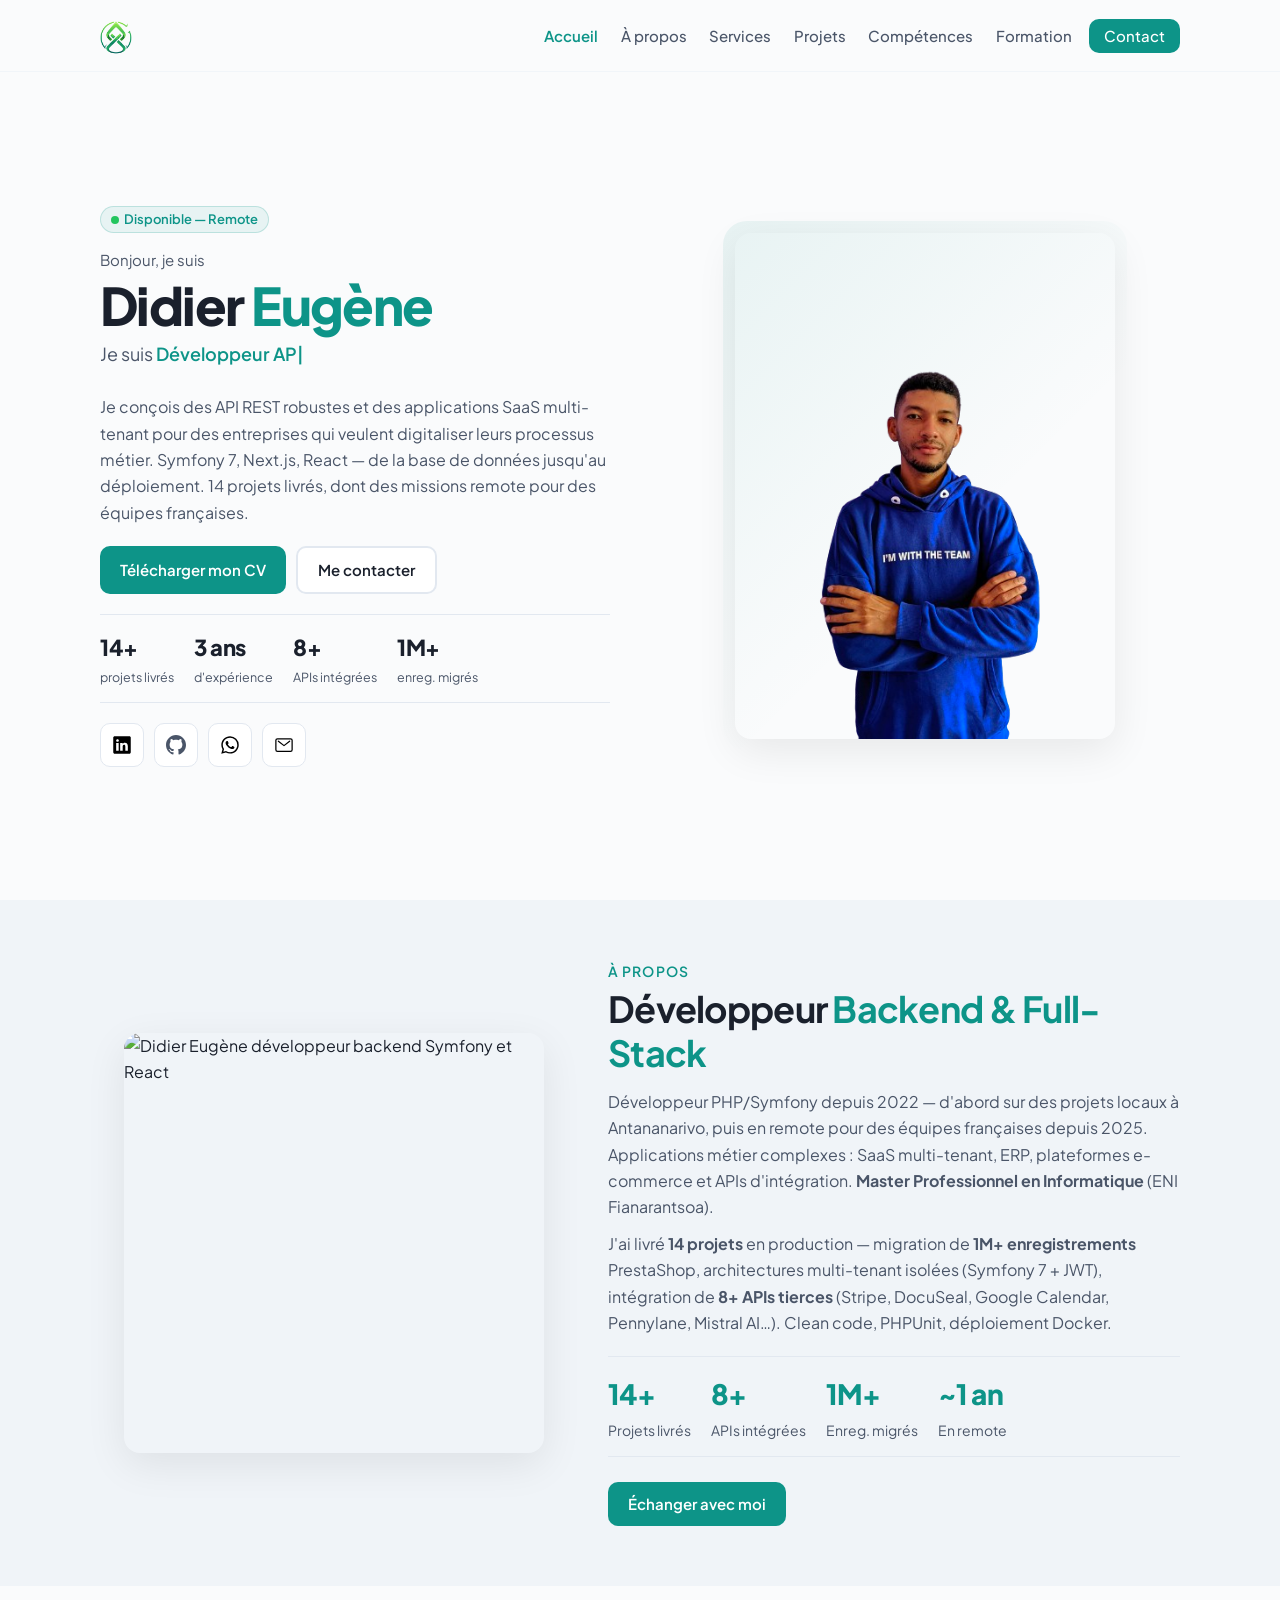
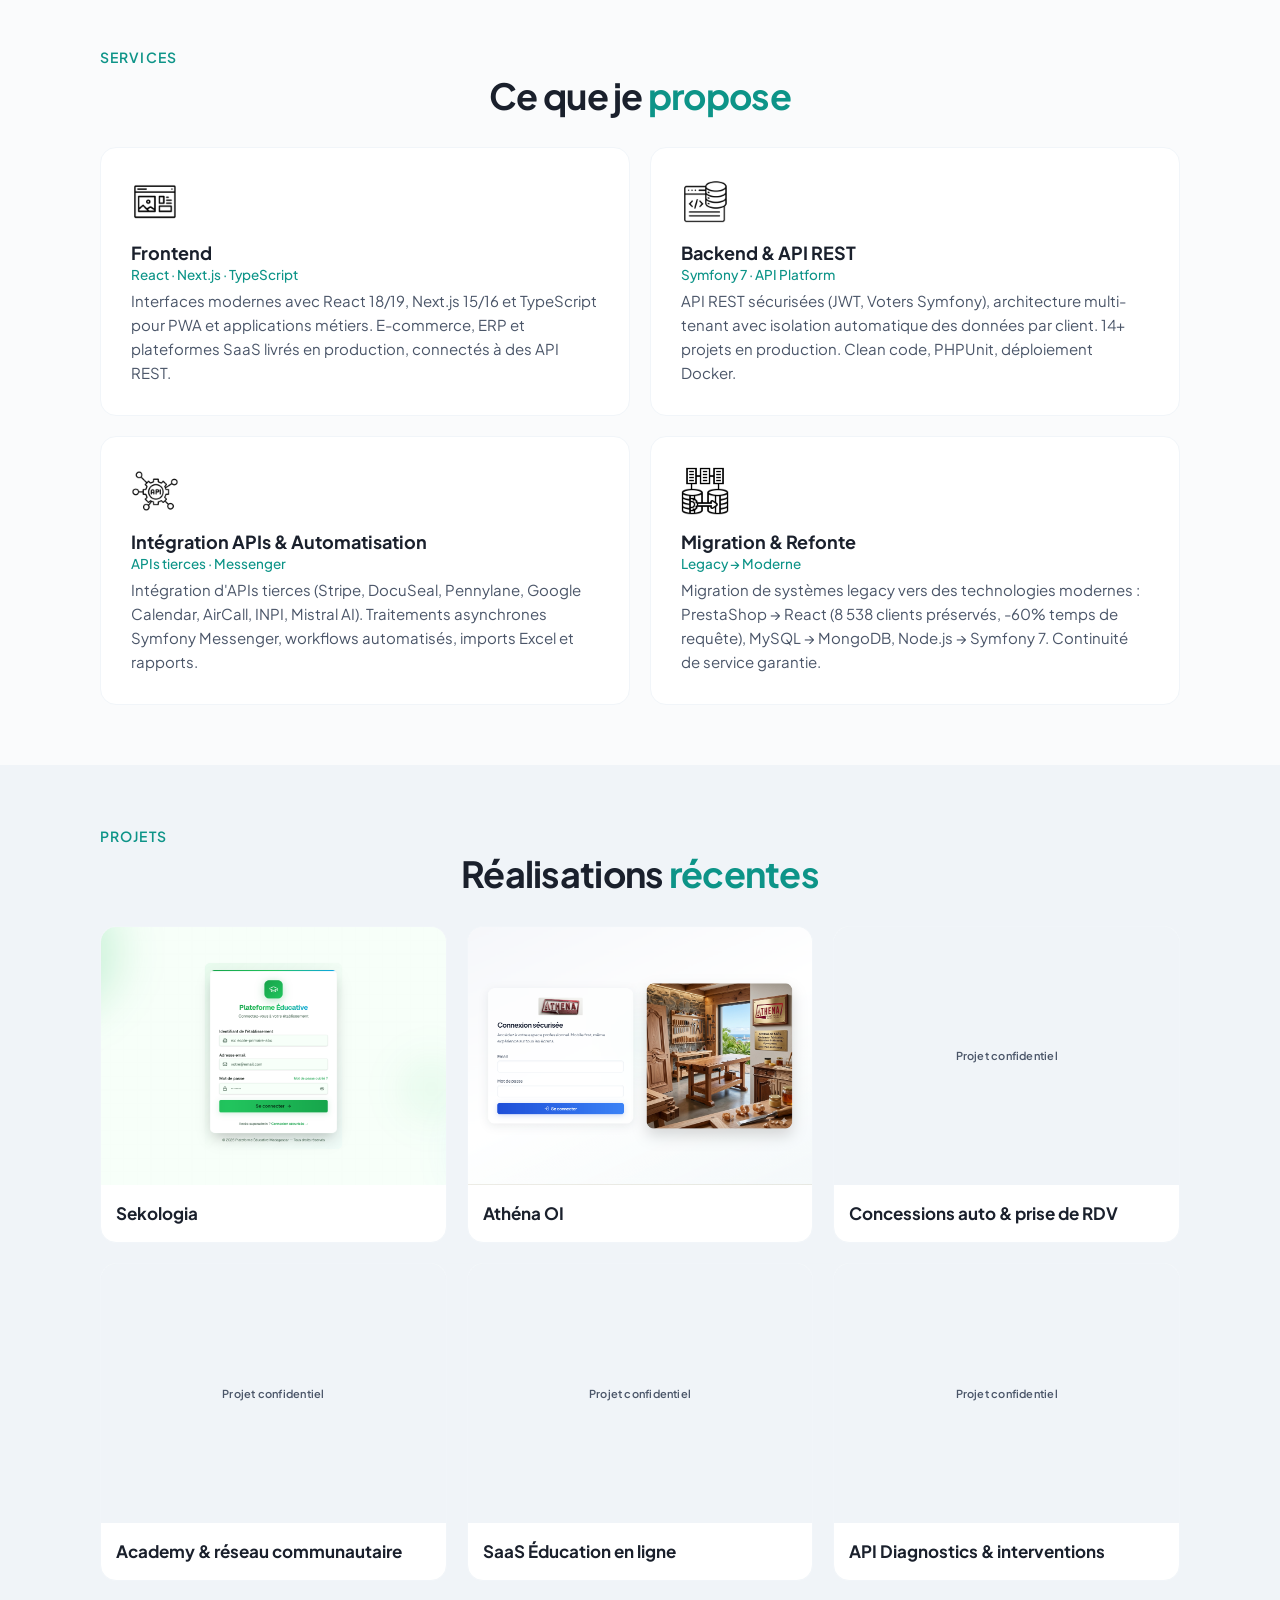
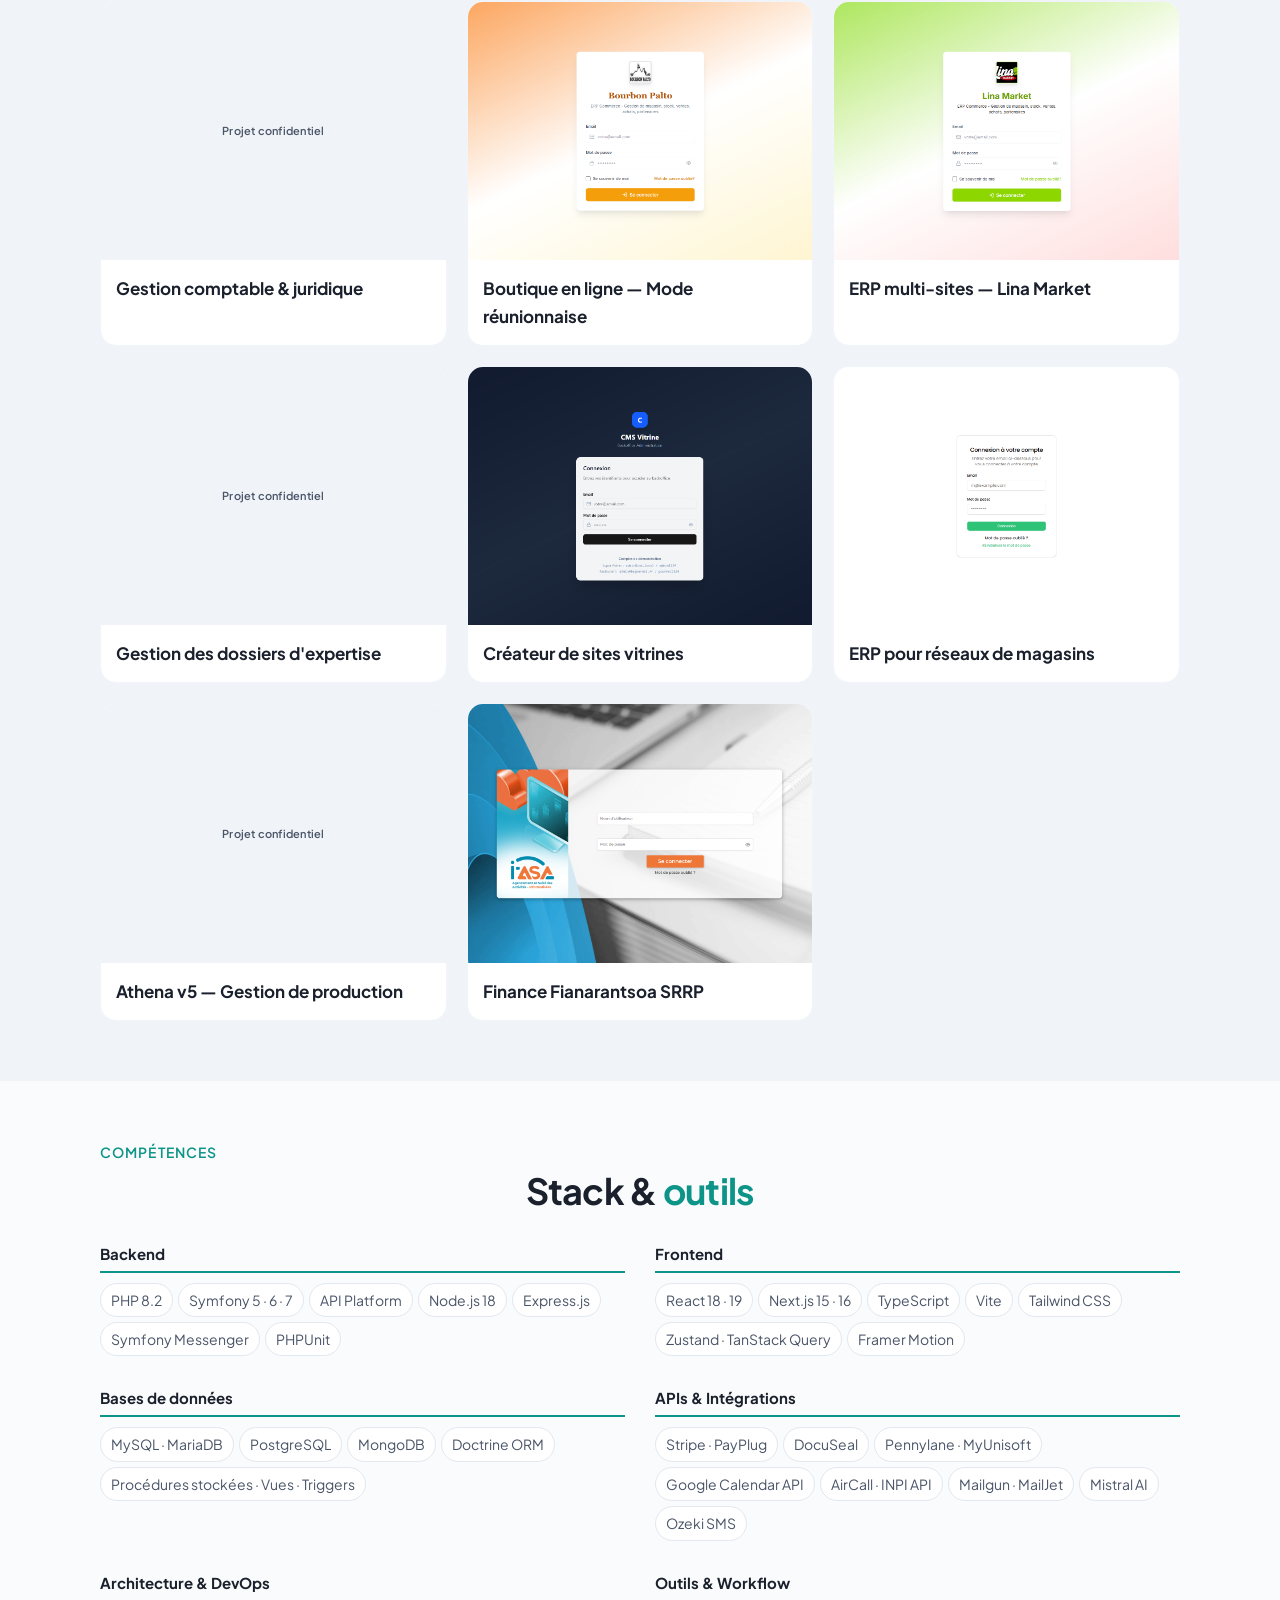
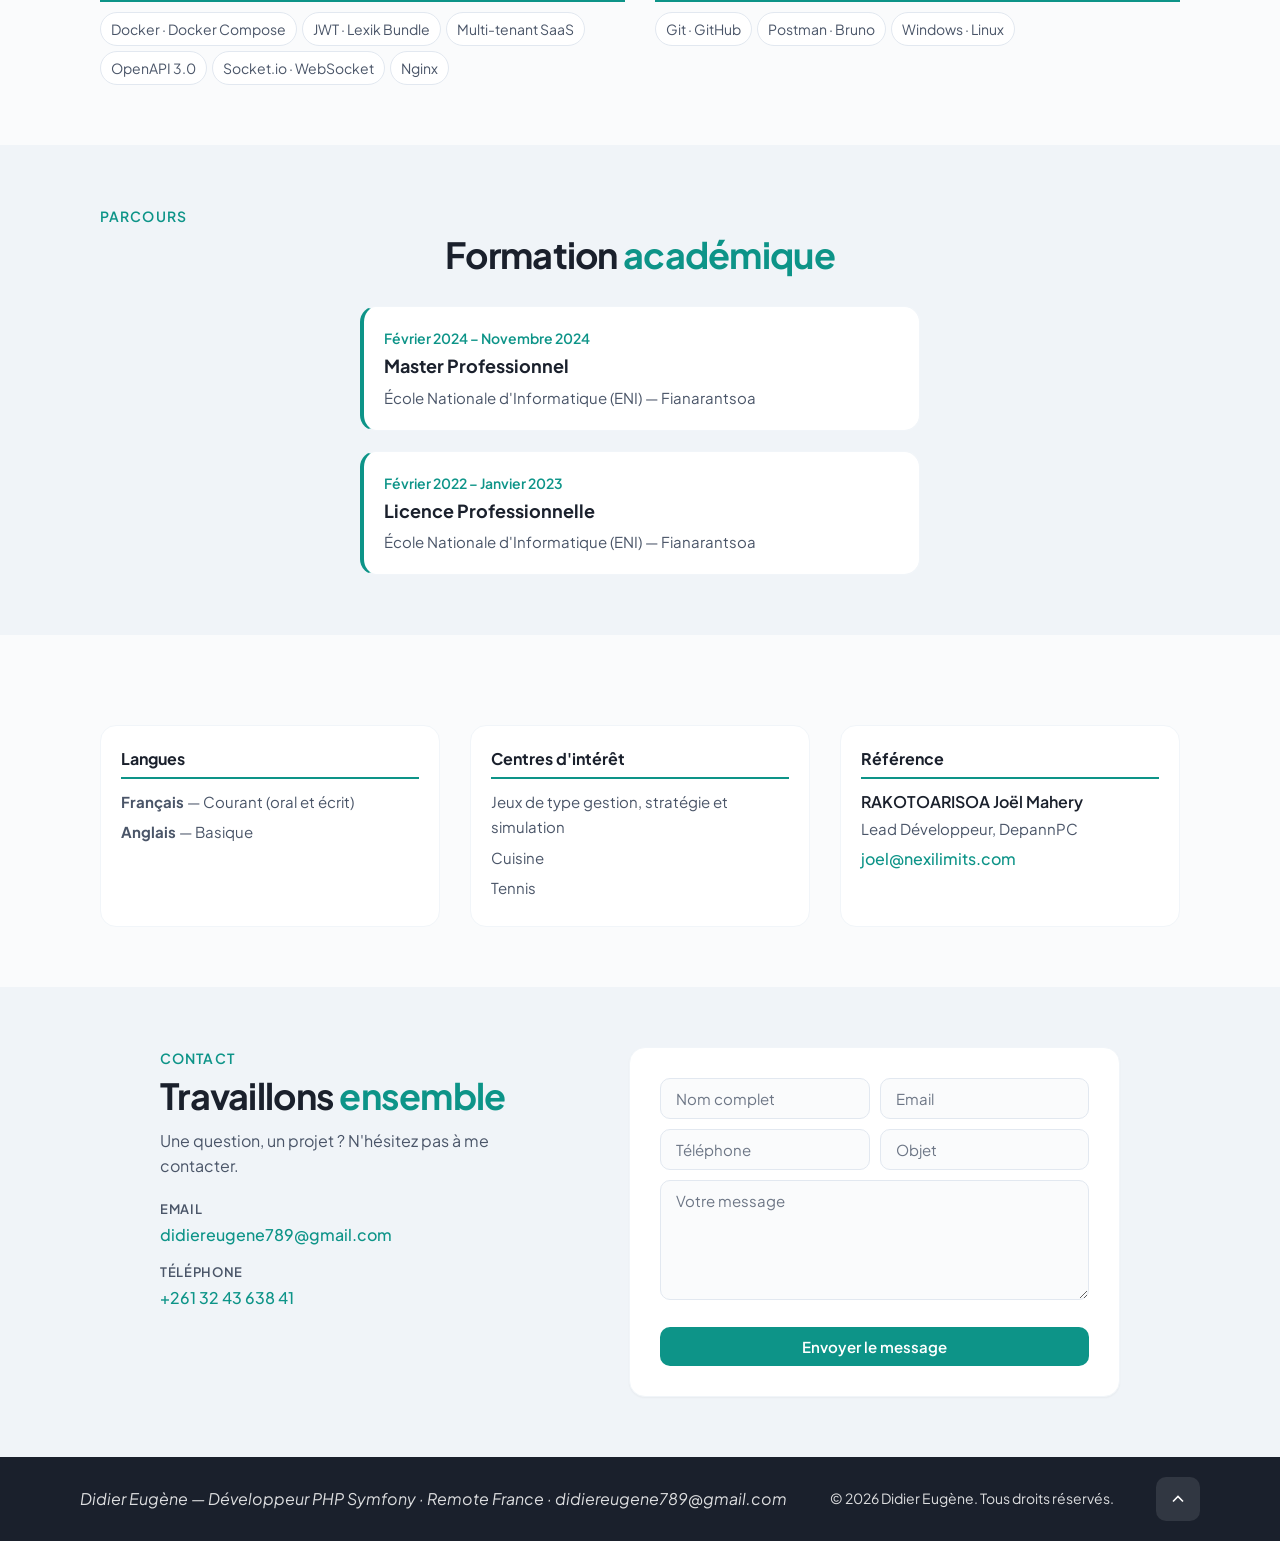
==== index.html @ fb94b3d4 "v3" ====
<!DOCTYPE html>
<html lang="fr">
<head>
    <meta charset="UTF-8">
    <meta name="viewport" content="width=device-width, initial-scale=1.0">

    <!-- SEO principal -->
    <title>Didier Eugène — Développeur PHP Symfony 7 · Full-Stack React | Remote France</title>
    <meta name="description" content="Développeur PHP Symfony spécialisé API REST et SaaS multi-tenant. 14 projets livrés : ERP, e-commerce, plateformes métier. Symfony 7, React 19, Next.js 16, TypeScript. Disponible remote pour équipes françaises.">
    <meta name="author" content="Didier Eugène">
    <meta name="robots" content="index, follow">
    <link rel="canonical" href="https://VOTRE_URL">

    <!-- Open Graph -->
    <meta property="og:type" content="website">
    <meta property="og:url" content="https://VOTRE_URL">
    <meta property="og:title" content="Didier Eugène — Développeur PHP Symfony 7 · Full-Stack React">
    <meta property="og:description" content="Développeur PHP Symfony spécialisé API REST et SaaS multi-tenant. 14 projets livrés. Symfony 7, React 19, Next.js 16, TypeScript. Remote France.">
    <meta property="og:image" content="https://didier@nexilimits.comimages/og-cover.png">
    <meta property="og:locale" content="fr_FR">
    <meta property="og:site_name" content="Portfolio Didier Eugène">

    <!-- Twitter Card -->
    <meta name="twitter:card" content="summary_large_image">
    <meta name="twitter:title" content="Didier Eugène — Développeur PHP Symfony 7 · Full-Stack React">
    <meta name="twitter:description" content="Développeur PHP Symfony spécialisé API REST et SaaS multi-tenant. 14 projets livrés. Symfony 7, React 19, Next.js 16. Remote France.">
    <meta name="twitter:image" content="https://didier@nexilimits.comimages/og-cover.png">

    <!-- Favicon -->
    <link rel="icon" href="images/nexilimits.png" type="image/png">

    <!-- Performance -->
    <link rel="preconnect" href="https://fonts.googleapis.com">
    <link rel="preconnect" href="https://fonts.gstatic.com" crossorigin>
    <link rel="dns-prefetch" href="https://cdn.jsdelivr.net">
    <link rel="preload" href="images/img-.png" as="image">
    <link href="https://fonts.googleapis.com/css2?family=Plus+Jakarta+Sans:ital,wght@0,400;0,500;0,600;0,700;1,400&display=swap" rel="stylesheet">
    <link rel="stylesheet" href="style.css">

    <!-- Données structurées JSON-LD -->
    <script type="application/ld+json">
    {
      "@context": "https://schema.org",
      "@type": "Person",
      "name": "Didier Eugène",
      "jobTitle": "Développeur PHP Symfony · Full-Stack React",
      "description": "Développeur PHP Symfony spécialisé API REST et SaaS multi-tenant. 14 projets livrés pour des équipes françaises en remote depuis Madagascar.",
      "url": "https://VOTRE_URL",
      "email": "didiereugene789@gmail.com",
      "telephone": "+261324363841",
      "sameAs": [
        "https://www.linkedin.com/in/didier-eugene",
        "https://github.com/didierEugue"
      ],
      "knowsAbout": [
        "PHP 8.2", "Symfony 7", "API REST", "API Platform", "SaaS multi-tenant",
        "React 19", "Next.js 16", "TypeScript", "Node.js", "Docker",
        "MySQL", "MongoDB", "PostgreSQL", "JWT", "Stripe", "DocuSeal"
      ],
      "hasCredential": {
        "@type": "EducationalOccupationalCredential",
        "credentialCategory": "Master Professionnel en Informatique",
        "recognizedBy": {
          "@type": "EducationalOrganization",
          "name": "École Nationale d'Informatique (ENI) de Fianarantsoa"
        }
      },
      "alumniOf": {
        "@type": "EducationalOrganization",
        "name": "École Nationale d'Informatique (ENI) de Fianarantsoa"
      }
    }
    </script>
</head>
<body>
    <a href="#main-content" class="skip-link">Aller au contenu principal</a>

    <header class="header" role="banner">
        <div class="header-inner">
            <a href="#" class="logo" aria-label="Accueil"><img src="images/nexilimits.png" alt="Logo" class="logo-img"></a>
            <button type="button" class="menu-toggle" id="menu-toggle" aria-expanded="false" aria-controls="nav-mobile" aria-label="Ouvrir le menu">
                <span class="menu-toggle-bar"></span>
                <span class="menu-toggle-bar"></span>
                <span class="menu-toggle-bar"></span>
            </button>
            <nav class="navbar navbar-desktop" role="navigation" aria-label="Navigation principale">
                <ul class="nav-list">
                    <li><a href="#accueil" class="nav-link active">Accueil</a></li>
                    <li><a href="#apropos" class="nav-link">À propos</a></li>
                    <li><a href="#services" class="nav-link">Services</a></li>
                    <li><a href="#projets" class="nav-link">Projets</a></li>
                    <li><a href="#competences" class="nav-link">Compétences</a></li>
                    <li><a href="#formation" class="nav-link">Formation</a></li>
                    <li><a href="#contact" class="nav-link nav-link--cta">Contact</a></li>
                </ul>
            </nav>
        </div>
    </header>

    <div class="nav-mobile" id="nav-mobile" aria-hidden="true">
        <div class="nav-mobile-backdrop" id="nav-overlay"></div>
        <nav class="nav-mobile-panel" role="navigation" aria-label="Menu mobile">
            <ul class="nav-mobile-list">
                <li><a href="#accueil" class="nav-mobile-link">Accueil</a></li>
                <li><a href="#apropos" class="nav-mobile-link">À propos</a></li>
                <li><a href="#services" class="nav-mobile-link">Services</a></li>
                <li><a href="#projets" class="nav-mobile-link">Projets</a></li>
                <li><a href="#competences" class="nav-mobile-link">Compétences</a></li>
                <li><a href="#formation" class="nav-mobile-link">Formation</a></li>
                <li><a href="#contact" class="nav-mobile-link nav-mobile-link--cta">Contact</a></li>
            </ul>
        </nav>
    </div>

    <main id="main-content">
        <section class="hero" id="accueil" aria-labelledby="hero-title">
            <div class="hero-inner">
                <div class="hero-content">
                    <span class="hero-badge">Disponible — Remote</span>
                    <p class="hero-label">Bonjour, je suis</p>
                    <h1 id="hero-title" class="hero-title">Didier <span class="hero-title-accent">Eugène</span></h1>
                    <p class="hero-subtitle">Je suis <span class="typed-wrap"><span class="multiple-text" aria-live="polite"></span></span></p>
                    <p class="hero-desc">
                        Je conçois des API REST robustes et des applications SaaS multi-tenant pour des entreprises qui veulent digitaliser leurs processus métier. Symfony 7, Next.js, React — de la base de données jusqu'au déploiement. 14 projets livrés, dont des missions remote pour des équipes françaises.
                    </p>
                    <div class="hero-actions">
                        <a href="file/CV-Didier.pdf" class="btn btn-primary" download>Télécharger mon CV</a>
                        <a href="#contact" class="btn btn-secondary">Me contacter</a>
                    </div>
                    <div class="hero-stats" aria-label="Chiffres clés">
                        <div class="hero-stat">
                            <span class="hero-stat-value">14+</span>
                            <span class="hero-stat-label">projets livrés</span>
                        </div>
                        <div class="hero-stat">
                            <span class="hero-stat-value">3 ans</span>
                            <span class="hero-stat-label">d'expérience</span>
                        </div>
                        <div class="hero-stat">
                            <span class="hero-stat-value">8+</span>
                            <span class="hero-stat-label">APIs intégrées</span>
                        </div>
                        <div class="hero-stat">
                            <span class="hero-stat-value">1M+</span>
                            <span class="hero-stat-label">enreg. migrés</span>
                        </div>
                    </div>
                    <div class="hero-social" role="list">
                        <a href="https://www.linkedin.com/in/didier-eugene" target="_blank" rel="noopener noreferrer" class="hero-social-link" aria-label="LinkedIn"><img src="images/logo-linkedin.svg" alt="" width="20" height="20"></a>
                        <a href="https://github.com/didierEugue" target="_blank" rel="noopener noreferrer" class="hero-social-link" aria-label="GitHub"><svg xmlns="http://www.w3.org/2000/svg" width="20" height="20" viewBox="0 0 24 24" fill="currentColor" aria-hidden="true"><path d="M12 0c-6.626 0-12 5.373-12 12 0 5.302 3.438 9.8 8.207 11.387.599.111.793-.261.793-.577v-2.234c-3.338.726-4.033-1.416-4.033-1.416-.546-1.387-1.333-1.756-1.333-1.756-1.089-.745.083-.729.083-.729 1.205.084 1.839 1.237 1.839 1.237 1.07 1.834 2.807 1.304 3.492.997.107-.775.418-1.305.762-1.604-2.665-.305-5.467-1.334-5.467-5.931 0-1.311.469-2.381 1.236-3.221-.124-.303-.535-1.524.117-3.176 0 0 1.008-.322 3.301 1.23.957-.266 1.983-.399 3.003-.404 1.02.005 2.047.138 3.006.404 2.291-1.552 3.297-1.23 3.297-1.23.653 1.653.242 2.874.118 3.176.77.84 1.235 1.911 1.235 3.221 0 4.609-2.807 5.624-5.479 5.921.43.372.823 1.102.823 2.222v3.293c0 .319.192.694.801.576 4.765-1.589 8.199-6.086 8.199-11.386 0-6.627-5.373-12-12-12z"/></svg></a>
                        <a href="https://wa.me/261324363841" target="_blank" rel="noopener noreferrer" class="hero-social-link" aria-label="WhatsApp"><img src="images/logo-whatsapp.svg" alt="" width="20" height="20"></a>
                        <a href="mailto:didiereugene789@gmail.com" class="hero-social-link" aria-label="Email"><img src="images/mail-outline.svg" alt="" width="20" height="20"></a>
                    </div>
                </div>
                <div class="hero-visual">
                    <div class="hero-image-wrap">
                        <img src="images/img-.png" alt="Didier Eugène, développeur PHP Symfony Full-Stack" class="hero-image" width="400" height="400" decoding="async">
                    </div>
                </div>
            </div>
        </section>

        <section class="section section--alt" id="apropos" aria-labelledby="section-apropos-title">
            <div class="container">
                <div class="section-grid section-grid--about">
                    <div class="about-visual">
                        <img src="images/img 3.png" alt="Didier Eugène développeur backend Symfony et React" width="480" height="480" decoding="async" class="about-image">
                    </div>
                    <div class="about-content">
                        <p class="section-label">À propos</p>
                        <h2 id="section-apropos-title" class="section-title">Développeur <span class="text-accent">Backend & Full-Stack</span></h2>
                        <p class="about-text">
                            Développeur PHP/Symfony depuis 2022 — d'abord sur des projets locaux à Antananarivo, puis en remote pour des équipes françaises depuis 2025. Applications métier complexes : SaaS multi-tenant, ERP, plateformes e-commerce et APIs d'intégration. <strong>Master Professionnel en Informatique</strong> (ENI Fianarantsoa).
                        </p>
                        <p class="about-text">
                            J'ai livré <strong>14 projets</strong> en production — migration de <strong>1M+ enregistrements</strong> PrestaShop, architectures multi-tenant isolées (Symfony 7 + JWT), intégration de <strong>8+ APIs tierces</strong> (Stripe, DocuSeal, Google Calendar, Pennylane, Mistral AI…). Clean code, PHPUnit, déploiement Docker.
                        </p>
                        <div class="about-stats" aria-label="Chiffres clés">
                            <div class="about-stat">
                                <span class="about-stat-value">14+</span>
                                <span class="about-stat-label">Projets livrés</span>
                            </div>
                            <div class="about-stat">
                                <span class="about-stat-value">8+</span>
                                <span class="about-stat-label">APIs intégrées</span>
                            </div>
                            <div class="about-stat">
                                <span class="about-stat-value">1M+</span>
                                <span class="about-stat-label">Enreg. migrés</span>
                            </div>
                            <div class="about-stat">
                                <span class="about-stat-value">~1 an</span>
                                <span class="about-stat-label">En remote</span>
                            </div>
                        </div>
                        <a href="#contact" class="btn btn-primary">Échanger avec moi</a>
                    </div>
                </div>
            </div>
        </section>

        <section class="section" id="services" aria-labelledby="section-services-title">
            <div class="container">
                <p class="section-label">Services</p>
                <h2 id="section-services-title" class="section-title section-title--center">Ce que je <span class="text-accent">propose</span></h2>
                <div class="cards cards--four">
                    <article class="card">
                        <div class="card-icon">
                            <img src="images/front-end.ico" alt="" width="40" height="40">
                        </div>
                        <h3 class="card-title">Frontend <span class="card-title-tech">React · Next.js · TypeScript</span></h3>
                        <p class="card-text">Interfaces modernes avec React 18/19, Next.js 15/16 et TypeScript pour PWA et applications métiers. E-commerce, ERP et plateformes SaaS livrés en production, connectés à des API REST.</p>
                    </article>
                    <article class="card">
                        <div class="card-icon">
                            <img src="images/noun-backend-6394369.ico" alt="" width="40" height="40">
                        </div>
                        <h3 class="card-title">Backend & API REST <span class="card-title-tech">Symfony 7 · API Platform</span></h3>
                        <p class="card-text">API REST sécurisées (JWT, Voters Symfony), architecture multi-tenant avec isolation automatique des données par client. 14+ projets en production. Clean code, PHPUnit, déploiement Docker.</p>
                    </article>
                    <article class="card">
                        <div class="card-icon">
                            <img src="images/integration.ico" alt="" width="40" height="40">
                        </div>
                        <h3 class="card-title">Intégration APIs & Automatisation <span class="card-title-tech">APIs tierces · Messenger</span></h3>
                        <p class="card-text">Intégration d'APIs tierces (Stripe, DocuSeal, Pennylane, Google Calendar, AirCall, INPI, Mistral AI). Traitements asynchrones Symfony Messenger, workflows automatisés, imports Excel et rapports.</p>
                    </article>
                    <article class="card">
                        <div class="card-icon">
                            <img src="images/migration.ico" alt="" width="40" height="40">
                        </div>
                        <h3 class="card-title">Migration & Refonte <span class="card-title-tech">Legacy → Moderne</span></h3>
                        <p class="card-text">Migration de systèmes legacy vers des technologies modernes : PrestaShop → React (8 538 clients préservés, -60% temps de requête), MySQL → MongoDB, Node.js → Symfony 7. Continuité de service garantie.</p>
                    </article>
                </div>
            </div>
        </section>

        <section class="section section--alt" id="projets" aria-labelledby="section-projets-title">
            <div class="container">
                <p class="section-label">Projets</p>
                <h2 id="section-projets-title" class="section-title section-title--center">Réalisations <span class="text-accent">récentes</span></h2>
                <div class="portfolio-grid">
                    <article class="project-card" data-project-id="sekologia">
                        <div class="project-card-image">
                            <img src="images/sekologia_1.png" alt="Sekologia – plateforme LMS multi-tenant pour établissements scolaires de Madagascar, React TypeScript" width="400" height="280" loading="lazy">
                            <div class="project-card-overlay">
                                <span class="project-tag">React · TypeScript</span>
                                <p class="project-desc">Plateforme de gestion scolaire multi-établissements pour écoles de Madagascar. Cours, notes, présences, 9 profils utilisateurs.</p>
                                <button type="button" class="project-link project-link-btn" data-project-id="sekologia" aria-label="Voir les détails du projet Sekologia">Voir le projet</button>
                            </div>
                        </div>
                        <div class="project-card-body">
                            <h3 class="project-card-title">Sekologia</h3>
                        </div>
                    </article>
                    <article class="project-card" data-project-id="athena-oi">
                        <div class="project-card-image">
                            <img src="images/athena_new_1.png" alt="Athéna OI – ERP PWA pour prestataire de gestion immobilière, Symfony 7 React" width="400" height="280" loading="lazy">
                            <div class="project-card-overlay">
                                <span class="project-tag">Symfony 7 · React</span>
                                <p class="project-desc">ERP PWA pour prestataire immobilier. API Platform, React Vite TypeScript, rôles et menus personnalisés, messagerie, agenda, optimisation BDD.</p>
                                <button type="button" class="project-link project-link-btn" data-project-id="athena-oi" aria-label="Voir les détails du projet Athéna OI">Voir le projet</button>
                            </div>
                        </div>
                        <div class="project-card-body">
                            <h3 class="project-card-title">Athéna OI</h3>
                        </div>
                    </article>
                    <article class="project-card project-card--confidential" data-project-id="infinitia">
                        <div class="project-card-image">
                            <div class="project-card-confidential" aria-hidden="true">Projet confidentiel</div>
                            <div class="project-card-overlay">
                                <span class="project-tag">Symfony · API</span>
                                <p class="project-desc">Plateforme concessions automobiles, RDV et Google Calendar. Projet confidentiel.</p>
                                <button type="button" class="project-link project-link-btn" data-project-id="infinitia" aria-label="Voir les détails du projet Concessions auto et prise de RDV">Voir le projet</button>
                            </div>
                        </div>
                        <div class="project-card-body">
                            <h3 class="project-card-title">Concessions auto & prise de RDV</h3>
                        </div>
                    </article>
                    <article class="project-card project-card--confidential" data-project-id="smth">
                        <div class="project-card-image">
                            <div class="project-card-confidential" aria-hidden="true">Projet confidentiel</div>
                            <div class="project-card-overlay">
                                <span class="project-tag">Symfony · API · IA</span>
                                <p class="project-desc">Plateforme d'apprentissage communautaire, Academy, chatbot IA. Projet confidentiel.</p>
                                <button type="button" class="project-link project-link-btn" data-project-id="smth" aria-label="Voir les détails du projet Academy et réseau communautaire">Voir le projet</button>
                            </div>
                        </div>
                        <div class="project-card-body">
                            <h3 class="project-card-title">Academy & réseau communautaire</h3>
                        </div>
                    </article>
                    <article class="project-card project-card--confidential" data-project-id="be-prof">
                        <div class="project-card-image">
                            <div class="project-card-confidential" aria-hidden="true">Projet confidentiel</div>
                            <div class="project-card-overlay">
                                <span class="project-tag">Symfony 7</span>
                                <p class="project-desc">Plateforme SaaS éducation en ligne (enseignants / étudiants). Projet confidentiel.</p>
                                <button type="button" class="project-link project-link-btn" data-project-id="be-prof" aria-label="Voir les détails du projet SaaS Éducation en ligne">Voir le projet</button>
                            </div>
                        </div>
                        <div class="project-card-body">
                            <h3 class="project-card-title">SaaS Éducation en ligne</h3>
                        </div>
                    </article>
                    <article class="project-card project-card--confidential" data-project-id="actif-diag">
                        <div class="project-card-image">
                            <div class="project-card-confidential" aria-hidden="true">Projet confidentiel</div>
                            <div class="project-card-overlay">
                                <span class="project-tag">Symfony 7</span>
                                <p class="project-desc">API interventions techniques et diagnostics immobiliers. Projet confidentiel.</p>
                                <button type="button" class="project-link project-link-btn" data-project-id="actif-diag" aria-label="Voir les détails du projet API Diagnostics et interventions">Voir le projet</button>
                            </div>
                        </div>
                        <div class="project-card-body">
                            <h3 class="project-card-title">API Diagnostics & interventions</h3>
                        </div>
                    </article>
                    <article class="project-card project-card--confidential" data-project-id="sofyx">
                        <div class="project-card-image">
                            <div class="project-card-confidential" aria-hidden="true">Projet confidentiel</div>
                            <div class="project-card-overlay">
                                <span class="project-tag">Symfony 7</span>
                                <p class="project-desc">API gestion comptable et juridique pour cabinet d'expertise. Projet confidentiel.</p>
                                <button type="button" class="project-link project-link-btn" data-project-id="sofyx" aria-label="Voir les détails du projet Gestion comptable et juridique">Voir le projet</button>
                            </div>
                        </div>
                        <div class="project-card-body">
                            <h3 class="project-card-title">Gestion comptable & juridique</h3>
                        </div>
                    </article>
                    <article class="project-card" data-project-id="bourbon-palto">
                        <div class="project-card-image">
                            <img src="images/boubon_palto_1.png" alt="Bourbon Palto – site e-commerce mode réunionnaise, migration PrestaShop vers React, 8 538 clients migrés" width="400" height="280" loading="lazy">
                            <div class="project-card-overlay">
                                <span class="project-tag">React · E-Commerce</span>
                                <p class="project-desc">Refonte du site e-commerce d'une boutique de mode réunionnaise. Migration de 8 538 clients et 45 000+ commandes depuis l'ancien système.</p>
                                <button type="button" class="project-link project-link-btn" data-project-id="bourbon-palto" aria-label="Voir les détails du projet Bourbon Palto">Voir le projet</button>
                            </div>
                        </div>
                        <div class="project-card-body">
                            <h3 class="project-card-title">Boutique en ligne — Mode réunionnaise</h3>
                        </div>
                    </article>
                    <article class="project-card" data-project-id="lina-market">
                        <div class="project-card-image">
                            <img src="images/lina_market_1.png" alt="ERP Lina Market – gestion multi-sites pour réseau de distribution, Node.js MongoDB" width="400" height="280" loading="lazy">
                            <div class="project-card-overlay">
                                <span class="project-tag">Node.js · MongoDB</span>
                                <p class="project-desc">Adaptation de l'ERP Octogone pour le réseau Lina Market avec migration complète de l'ancien système vers une solution moderne.</p>
                                <button type="button" class="project-link project-link-btn" data-project-id="lina-market" aria-label="Voir les détails du projet Lina Market">Voir le projet</button>
                            </div>
                        </div>
                        <div class="project-card-body">
                            <h3 class="project-card-title">ERP multi-sites — Lina Market</h3>
                        </div>
                    </article>
                    <article class="project-card project-card--confidential" data-project-id="gexp">
                        <div class="project-card-image">
                            <div class="project-card-confidential" aria-hidden="true">Projet confidentiel</div>
                            <div class="project-card-overlay">
                                <span class="project-tag">Symfony 6 · Next.js</span>
                                <p class="project-desc">Application de gestion des dossiers d'expertise technique : devis, signature électronique, intervention, facturation automatique.</p>
                                <button type="button" class="project-link project-link-btn" data-project-id="gexp" aria-label="Voir les détails du projet GEXP">Voir le projet</button>
                            </div>
                        </div>
                        <div class="project-card-body">
                            <h3 class="project-card-title">Gestion des dossiers d'expertise</h3>
                        </div>
                    </article>
                    <article class="project-card" data-project-id="backoffice-supreme">
                        <div class="project-card-image">
                            <img src="images/site_vitrine_1.png" alt="Backoffice Supreme – SaaS constructeur de sites vitrines clé en main, Symfony 7 Next.js" width="400" height="280" loading="lazy">
                            <div class="project-card-overlay">
                                <span class="project-tag">Symfony 7 · Next.js</span>
                                <p class="project-desc">Plateforme SaaS permettant de créer et gérer des sites vitrines clé en main pour professionnels, sans compétences techniques.</p>
                                <button type="button" class="project-link project-link-btn" data-project-id="backoffice-supreme" aria-label="Voir les détails du projet Backoffice Supreme">Voir le projet</button>
                            </div>
                        </div>
                        <div class="project-card-body">
                            <h3 class="project-card-title">Créateur de sites vitrines</h3>
                        </div>
                    </article>
                    <article class="project-card" data-project-id="octogone">
                        <div class="project-card-image">
                            <img src="images/sox0.png" alt="Octogone ERP – logiciel de gestion complet pour réseaux de magasins et dépôts, Node.js React MongoDB" width="400" height="280" loading="lazy">
                            <div class="project-card-overlay">
                                <span class="project-tag">Node.js · React · MongoDB</span>
                                <p class="project-desc">Logiciel complet de gestion pour réseaux de magasins et dépôts. Stocks, achats, ventes, caisse certifiée, tableau de bord, PWA mobile.</p>
                                <button type="button" class="project-link project-link-btn" data-project-id="octogone" aria-label="Voir les détails du projet ERP Octogone">Voir le projet</button>
                            </div>
                        </div>
                        <div class="project-card-body">
                            <h3 class="project-card-title">ERP pour réseaux de magasins</h3>
                        </div>
                    </article>
                    <article class="project-card project-card--confidential" data-project-id="athena-v5">
                        <div class="project-card-image">
                            <div class="project-card-confidential" aria-hidden="true">Projet confidentiel</div>
                            <div class="project-card-overlay">
                                <span class="project-tag">Node.js · React · PWA</span>
                                <p class="project-desc">Application interne de gestion de production et de chantiers pour DepannPC. Ordres de fabrication, consignes, rapports terrain, notifications push mobile.</p>
                                <button type="button" class="project-link project-link-btn" data-project-id="athena-v5" aria-label="Voir les détails du projet Athena v5">Voir le projet</button>
                            </div>
                        </div>
                        <div class="project-card-body">
                            <h3 class="project-card-title">Athena v5 — Gestion de production</h3>
                        </div>
                    </article>
                    <article class="project-card" data-project-id="finance-fianarantsoa">
                        <div class="project-card-image">
                            <img src="images/iasa.png" alt="Finance Fianarantsoa SRRP – application de suivi et évaluation des activités, Symfony 6 React" width="400" height="280" loading="lazy">
                            <div class="project-card-overlay">
                                <span class="project-tag">Symfony 6 · React</span>
                                <p class="project-desc">Application de suivi et d'évaluation des activités. API Platform, Ozeki SMS, MailJet, import Excel, synchronisation mail/SMS.</p>
                                <button type="button" class="project-link project-link-btn" data-project-id="finance-fianarantsoa" aria-label="Voir les détails du projet Finance Fianarantsoa">Voir le projet</button>
                            </div>
                        </div>
                        <div class="project-card-body">
                            <h3 class="project-card-title">Finance Fianarantsoa SRRP</h3>
                        </div>
                    </article>
                </div>
            </div>
        </section>

        <section class="section" id="competences" aria-labelledby="section-competences-title">
            <div class="container">
                <p class="section-label">Compétences</p>
                <h2 id="section-competences-title" class="section-title section-title--center">Stack & <span class="text-accent">outils</span></h2>
                <div class="skills-grid">
                    <div class="skills-group">
                        <h3 class="skills-group-title">Backend</h3>
                        <ul class="skills-tags">
                            <li>PHP 8.2</li>
                            <li>Symfony 5 · 6 · 7</li>
                            <li>API Platform</li>
                            <li>Node.js 18</li>
                            <li>Express.js</li>
                            <li>Symfony Messenger</li>
                            <li>PHPUnit</li>
                        </ul>
                    </div>
                    <div class="skills-group">
                        <h3 class="skills-group-title">Frontend</h3>
                        <ul class="skills-tags">
                            <li>React 18 · 19</li>
                            <li>Next.js 15 · 16</li>
                            <li>TypeScript</li>
                            <li>Vite</li>
                            <li>Tailwind CSS</li>
                            <li>Zustand · TanStack Query</li>
                            <li>Framer Motion</li>
                        </ul>
                    </div>
                    <div class="skills-group">
                        <h3 class="skills-group-title">Bases de données</h3>
                        <ul class="skills-tags">
                            <li>MySQL · MariaDB</li>
                            <li>PostgreSQL</li>
                            <li>MongoDB</li>
                            <li>Doctrine ORM</li>
                            <li>Procédures stockées · Vues · Triggers</li>
                        </ul>
                    </div>
                    <div class="skills-group">
                        <h3 class="skills-group-title">APIs & Intégrations</h3>
                        <ul class="skills-tags">
                            <li>Stripe · PayPlug</li>
                            <li>DocuSeal</li>
                            <li>Pennylane · MyUnisoft</li>
                            <li>Google Calendar API</li>
                            <li>AirCall · INPI API</li>
                            <li>Mailgun · MailJet</li>
                            <li>Mistral AI</li>
                            <li>Ozeki SMS</li>
                        </ul>
                    </div>
                    <div class="skills-group">
                        <h3 class="skills-group-title">Architecture & DevOps</h3>
                        <ul class="skills-tags">
                            <li>Docker · Docker Compose</li>
                            <li>JWT · Lexik Bundle</li>
                            <li>Multi-tenant SaaS</li>
                            <li>OpenAPI 3.0</li>
                            <li>Socket.io · WebSocket</li>
                            <li>Nginx</li>
                        </ul>
                    </div>
                    <div class="skills-group">
                        <h3 class="skills-group-title">Outils & Workflow</h3>
                        <ul class="skills-tags">
                            <li>Git · GitHub</li>
                            <li>Postman · Bruno</li>
                            <li>Windows · Linux</li>
                        </ul>
                    </div>
                </div>
            </div>
        </section>

        <section class="section section--alt" id="formation" aria-labelledby="section-formation-title">
            <div class="container">
                <p class="section-label">Parcours</p>
                <h2 id="section-formation-title" class="section-title section-title--center">Formation <span class="text-accent">académique</span></h2>
                <div class="formation-timeline">
                    <article class="formation-item">
                        <div class="formation-period">Février 2024 – Novembre 2024</div>
                        <h3 class="formation-diploma">Master Professionnel</h3>
                        <p class="formation-school">École Nationale d'Informatique (ENI) — Fianarantsoa</p>
                    </article>
                    <article class="formation-item">
                        <div class="formation-period">Février 2022 – Janvier 2023</div>
                        <h3 class="formation-diploma">Licence Professionnelle</h3>
                        <p class="formation-school">École Nationale d'Informatique (ENI) — Fianarantsoa</p>
                    </article>
                </div>
            </div>
        </section>

        <section class="section" id="langues-autres" aria-labelledby="section-langues-title">
            <div class="container">
                <div class="langues-autres-grid">
                    <div class="langues-autres-block">
                        <h2 id="section-langues-title" class="langues-autres-title">Langues</h2>
                        <ul class="langues-list">
                            <li><strong>Français</strong> — Courant (oral et écrit)</li>
                            <li><strong>Anglais</strong> — Basique</li>
                        </ul>
                    </div>
                    <div class="langues-autres-block">
                        <h2 class="langues-autres-title">Centres d'intérêt</h2>
                        <ul class="interests-list">
                            <li>Jeux de type gestion, stratégie et simulation</li>
                            <li>Cuisine</li>
                            <li>Tennis</li>
                        </ul>
                    </div>
                    <div class="langues-autres-block langues-autres-block--ref">
                        <h2 class="langues-autres-title">Référence</h2>
                        <p class="ref-name">RAKOTOARISOA Joël Mahery</p>
                        <p class="ref-role">Lead Développeur, DepannPC</p>
                        <a href="mailto:joel@nexilimits.com" class="ref-email">joel@nexilimits.com</a>
                    </div>
                </div>
            </div>
        </section>

        <section class="section section--contact" id="contact" aria-labelledby="section-contact-title">
            <div class="container">
                <div class="contact-inner">
                    <div class="contact-info">
                        <p class="section-label">Contact</p>
                        <h2 id="section-contact-title" class="section-title">Travaillons <span class="text-accent">ensemble</span></h2>
                        <p class="contact-intro">Une question, un projet ? N'hésitez pas à me contacter.</p>
                        <ul class="contact-details">
                            <li>
                                <span class="contact-details-label">Email</span>
                                <a href="mailto:didiereugene789@gmail.com">didiereugene789@gmail.com</a>
                            </li>
                            <li>
                                <span class="contact-details-label">Téléphone</span>
                                <a href="tel:+261324363841">+261 32 43 638 41</a>
                            </li>
                        </ul>
                    </div>
                    <form class="contact-form" action="#" method="post" aria-label="Formulaire de contact">
                        <div class="form-row">
                            <label for="contact-name" class="visually-hidden">Nom complet</label>
                            <input type="text" id="contact-name" name="name" placeholder="Nom complet" required autocomplete="name">
                            <label for="contact-email" class="visually-hidden">Email</label>
                            <input type="email" id="contact-email" name="email" placeholder="Email" required autocomplete="email">
                        </div>
                        <div class="form-row">
                            <label for="contact-phone" class="visually-hidden">Téléphone</label>
                            <input type="tel" id="contact-phone" name="phone" placeholder="Téléphone" autocomplete="tel">
                            <label for="contact-subject" class="visually-hidden">Objet</label>
                            <input type="text" id="contact-subject" name="subject" placeholder="Objet">
                        </div>
                        <label for="contact-message" class="visually-hidden">Message</label>
                        <textarea id="contact-message" name="message" rows="5" placeholder="Votre message" required></textarea>
                        <button type="submit" class="btn btn-primary btn--full">Envoyer le message</button>
                    </form>
                </div>
            </div>
        </section>
    </main>

    <footer class="footer" role="contentinfo">
        <div class="footer-inner">
            <address class="footer-address">
                <span>Didier Eugène</span> — Développeur PHP Symfony · Remote France ·
                <a href="mailto:didiereugene789@gmail.com">didiereugene789@gmail.com</a>
            </address>
            <p class="footer-copy">© 2026 Didier Eugène. Tous droits réservés.</p>
            <a href="#accueil" class="footer-back" aria-label="Retour en haut de la page">
                <svg xmlns="http://www.w3.org/2000/svg" width="20" height="20" viewBox="0 0 24 24" fill="none" stroke="currentColor" stroke-width="2" aria-hidden="true"><path d="M18 15l-6-6-6 6"/></svg>
            </a>
        </div>
    </footer>

    <div id="project-modal" class="modal" role="dialog" aria-modal="true" aria-labelledby="modal-title" aria-hidden="true">
        <div class="modal-backdrop" data-modal-close></div>
        <div class="modal-dialog">
            <button type="button" class="modal-close" data-modal-close aria-label="Fermer la fenêtre">
                <svg xmlns="http://www.w3.org/2000/svg" width="24" height="24" viewBox="0 0 24 24" fill="none" stroke="currentColor" stroke-width="2" aria-hidden="true"><path d="M18 6L6 18M6 6l12 12"/></svg>
            </button>
            <div class="modal-content">
                <div class="modal-image-wrap">
                    <div class="modal-carousel" id="modal-carousel" aria-roledescription="carousel">
                        <div class="modal-carousel-track" id="modal-carousel-track"></div>
                        <button type="button" class="modal-carousel-btn modal-carousel-prev" id="modal-carousel-prev" aria-label="Image précédente" style="display: none;">
                            <svg xmlns="http://www.w3.org/2000/svg" width="24" height="24" viewBox="0 0 24 24" fill="none" stroke="currentColor" stroke-width="2" aria-hidden="true"><path d="M15 18l-6-6 6-6"/></svg>
                        </button>
                        <button type="button" class="modal-carousel-btn modal-carousel-next" id="modal-carousel-next" aria-label="Image suivante" style="display: none;">
                            <svg xmlns="http://www.w3.org/2000/svg" width="24" height="24" viewBox="0 0 24 24" fill="none" stroke="currentColor" stroke-width="2" aria-hidden="true"><path d="M9 18l6-6-6-6"/></svg>
                        </button>
                        <div class="modal-carousel-dots" id="modal-carousel-dots" aria-label="Navigation du carousel"></div>
                    </div>
                    <span id="modal-tag" class="modal-tag"></span>
                </div>
                <div class="modal-body">
                    <h2 id="modal-title" class="modal-title"></h2>
                    <p id="modal-period" class="modal-period" aria-label="Période de développement"></p>
                    <p id="modal-context" class="modal-context"></p>
                    <div id="modal-description" class="modal-description"></div>
                    <div class="modal-section modal-section--features" id="modal-features-wrap" style="display: none;">
                        <h3 class="modal-section-title">Fonctionnalités clés</h3>
                        <div id="modal-features" class="modal-features"></div>
                    </div>
                    <div class="modal-section">
                        <h3 class="modal-section-title">Technologies & outils</h3>
                        <ul id="modal-tech" class="modal-tech-list"></ul>
                    </div>
                    <div id="modal-missions" class="modal-section modal-missions"></div>
                </div>
            </div>
        </div>
    </div>

    <div id="image-lightbox" class="lightbox" role="dialog" aria-modal="true" aria-label="Image en plein écran" aria-hidden="true">
        <div class="lightbox-backdrop" data-lightbox-close></div>
        <button type="button" class="lightbox-close" data-lightbox-close aria-label="Fermer">
            <svg xmlns="http://www.w3.org/2000/svg" width="32" height="32" viewBox="0 0 24 24" fill="none" stroke="currentColor" stroke-width="2" aria-hidden="true"><path d="M18 6L6 18M6 6l12 12"/></svg>
        </button>
        <img id="lightbox-image" class="lightbox-image" src="" alt="">
    </div>

    <script src="typed.umd.js"></script>
    <script src="https://cdn.jsdelivr.net/npm/@emailjs/browser@4/dist/email.min.js"></script>
    <script src="main.js"></script>
</body>
</html>
---- style.css ----
/* ============================================
   Portfolio Didier Eugène — Refonte professionnelle
   ============================================ */

/* ---------- Variables & reset ---------- */
:root {
    --color-bg: #fafbfc;
    --color-bg-alt: #f0f4f8;
    --color-surface: #ffffff;
    --color-text: #1a202c;
    --color-text-muted: #4a5568;
    --color-accent: #0d9488;
    --color-accent-hover: #0f766e;
    --color-accent-light: rgba(13, 148, 136, 0.08);
    --color-border: #e2e8f0;
    --color-border-light: #f1f5f9;
    --font-sans: 'Plus Jakarta Sans', -apple-system, BlinkMacSystemFont, sans-serif;
    --space-xs: 0.25rem;
    --space-sm: 0.5rem;
    --space-md: 1rem;
    --space-lg: 1.5rem;
    --space-xl: 2rem;
    --space-2xl: 3rem;
    --space-3xl: 4rem;
    --space-4xl: 6rem;
    --radius-sm: 6px;
    --radius-md: 10px;
    --radius-lg: 16px;
    --radius-xl: 24px;
    --radius-full: 9999px;
    --shadow-sm: 0 1px 2px rgba(0, 0, 0, 0.04);
    --shadow-md: 0 4px 12px rgba(0, 0, 0, 0.06);
    --shadow-lg: 0 12px 40px rgba(0, 0, 0, 0.08);
    --transition: 0.2s ease;
    --header-height: 72px;
    --container-max: 1120px;
}

*,
*::before,
*::after {
    margin: 0;
    padding: 0;
    box-sizing: border-box;
}

html {
    font-size: 62.5%;
    scroll-behavior: smooth;
}

@media (prefers-reduced-motion: reduce) {
    html { scroll-behavior: auto; }
}

body {
    font-family: var(--font-sans);
    font-size: 1.6rem;
    line-height: 1.6;
    color: var(--color-text);
    background: var(--color-bg);
    -webkit-font-smoothing: antialiased;
}

img {
    max-width: 100%;
    height: auto;
    display: block;
}

a {
    color: inherit;
    text-decoration: none;
}

button {
    font-family: inherit;
    cursor: pointer;
}

ul, ol {
    list-style: none;
}

/* ---------- Accessibilité ---------- */
.skip-link {
    position: absolute;
    top: -100px;
    left: var(--space-md);
    z-index: 9999;
    padding: var(--space-sm) var(--space-md);
    background: var(--color-accent);
    color: white;
    font-size: 1.4rem;
    font-weight: 600;
    border-radius: var(--radius-sm);
    transition: top var(--transition);
}

.skip-link:focus {
    top: var(--space-md);
    outline: 2px solid var(--color-accent);
    outline-offset: 2px;
}

.visually-hidden {
    position: absolute;
    width: 1px;
    height: 1px;
    padding: 0;
    margin: -1px;
    overflow: hidden;
    clip: rect(0, 0, 0, 0);
    white-space: nowrap;
    border: 0;
}

.text-accent { color: var(--color-accent); }

/* ---------- Header ---------- */
.header {
    position: fixed;
    top: 0;
    left: 0;
    right: 0;
    z-index: 1000;
    height: var(--header-height);
    background: rgba(250, 251, 252, 0.92);
    backdrop-filter: blur(12px);
    -webkit-backdrop-filter: blur(12px);
    border-bottom: 1px solid var(--color-border-light);
    transition: box-shadow var(--transition);
}

.header.is-scrolled {
    box-shadow: var(--shadow-md);
}

.header-inner {
    max-width: var(--container-max);
    margin: 0 auto;
    padding: 0 var(--space-xl);
    height: 100%;
    display: flex;
    align-items: center;
    justify-content: space-between;
}

.logo {
    font-size: 2rem;
    font-weight: 700;
    letter-spacing: -0.02em;
    color: var(--color-text);
    display: flex;
    align-items: center;
}

.logo-img {
    height: 40px;
    width: auto;
}

.logo:hover .logo-img {
    opacity: 0.9;
}

/* Menu mobile */
.menu-toggle {
    display: none;
    flex-direction: column;
    justify-content: center;
    gap: 6px;
    width: 44px;
    height: 44px;
    padding: 10px;
    background: none;
    border: none;
    border-radius: var(--radius-md);
    color: var(--color-text);
    transition: background var(--transition);
}

.menu-toggle:hover,
.menu-toggle:focus-visible {
    background: var(--color-bg-alt);
    outline: none;
}

.menu-toggle-bar {
    display: block;
    width: 22px;
    height: 2px;
    background: currentColor;
    border-radius: 1px;
    transition: transform var(--transition), opacity var(--transition);
}

.menu-toggle[aria-expanded="true"] .menu-toggle-bar:nth-child(1) {
    transform: translateY(8px) rotate(45deg);
}

.menu-toggle[aria-expanded="true"] .menu-toggle-bar:nth-child(2) {
    opacity: 0;
}

.menu-toggle[aria-expanded="true"] .menu-toggle-bar:nth-child(3) {
    transform: translateY(-8px) rotate(-45deg);
}

/* Navigation */
.navbar {
    display: flex;
    align-items: center;
}

.nav-list {
    display: flex;
    align-items: center;
    gap: var(--space-xs);
}

.nav-link {
    display: block;
    padding: var(--space-sm) var(--space-md);
    font-size: 1.5rem;
    font-weight: 500;
    color: var(--color-text-muted);
    border-radius: var(--radius-md);
    transition: color var(--transition), background var(--transition);
}

.nav-link:hover {
    color: var(--color-text);
    background: var(--color-bg-alt);
}

.nav-link.active {
    color: var(--color-accent);
    font-weight: 600;
}

.nav-link--cta {
    margin-left: var(--space-sm);
    padding: var(--space-sm) var(--space-lg);
    background: var(--color-accent);
    color: white !important;
}

.nav-link--cta:hover {
    background: var(--color-accent-hover);
}

/* ---------- Container ---------- */
.container {
    max-width: var(--container-max);
    margin: 0 auto;
    padding: 0 var(--space-xl);
}

/* ---------- Sections ---------- */
.section {
    padding: var(--space-4xl) 0;
}

.section--alt {
    background: var(--color-bg-alt);
}

.section-label {
    font-size: 1.4rem;
    font-weight: 600;
    text-transform: uppercase;
    letter-spacing: 0.08em;
    color: var(--color-accent);
    margin-bottom: var(--space-sm);
}

.section-title {
    font-size: clamp(2.8rem, 5vw, 3.6rem);
    font-weight: 700;
    line-height: 1.2;
    letter-spacing: -0.02em;
    color: var(--color-text);
    margin-bottom: var(--space-xl);
}

.section-title--center {
    text-align: center;
    max-width: 32ch;
    margin-left: auto;
    margin-right: auto;
}

/* ---------- Hero ---------- */
.hero {
    min-height: 100vh;
    padding-top: var(--header-height);
    display: flex;
    align-items: center;
}

.hero-inner {
    width: 100%;
    max-width: var(--container-max);
    margin: 0 auto;
    padding: var(--space-3xl) var(--space-xl);
    display: grid;
    grid-template-columns: 1fr 1fr;
    gap: var(--space-4xl);
    align-items: center;
}

.hero-label {
    font-size: 1.5rem;
    color: var(--color-text-muted);
    margin-bottom: var(--space-sm);
}

.hero-title {
    font-size: clamp(3.6rem, 6vw, 5.2rem);
    font-weight: 800;
    line-height: 1.1;
    letter-spacing: -0.03em;
    color: var(--color-text);
    margin-bottom: var(--space-sm);
}

.hero-title-accent {
    color: var(--color-accent);
}

.hero-subtitle {
    font-size: 1.8rem;
    color: var(--color-text-muted);
    margin-bottom: var(--space-lg);
    min-height: 2.2em;
}

.typed-wrap {
    display: inline-block;
    color: var(--color-accent);
    font-weight: 600;
}

.hero-badge {
    display: inline-flex;
    align-items: center;
    gap: var(--space-sm);
    font-size: 1.3rem;
    font-weight: 600;
    color: var(--color-accent);
    background: var(--color-accent-light);
    border: 1px solid rgba(13, 148, 136, 0.2);
    padding: var(--space-xs) var(--space-md);
    border-radius: var(--radius-full);
    margin-bottom: var(--space-lg);
}

.hero-badge::before {
    content: '';
    width: 8px;
    height: 8px;
    background: #22c55e;
    border-radius: 50%;
    flex-shrink: 0;
    animation: pulse-dot 2s ease-in-out infinite;
}

@keyframes pulse-dot {
    0%, 100% { opacity: 1; transform: scale(1); }
    50% { opacity: 0.5; transform: scale(0.8); }
}

.hero-desc {
    font-size: 1.6rem;
    color: var(--color-text-muted);
    max-width: 52ch;
    margin-bottom: var(--space-xl);
    line-height: 1.65;
}

.hero-actions {
    display: flex;
    flex-wrap: wrap;
    gap: var(--space-md);
    margin-bottom: var(--space-xl);
}

.hero-stats {
    display: flex;
    gap: var(--space-xl);
    margin-bottom: var(--space-xl);
    padding: var(--space-lg) 0;
    border-top: 1px solid var(--color-border);
    border-bottom: 1px solid var(--color-border);
}

.hero-stat-value {
    display: block;
    font-size: 2.2rem;
    font-weight: 800;
    color: var(--color-text);
    letter-spacing: -0.02em;
}

.hero-stat-label {
    display: block;
    font-size: 1.25rem;
    color: var(--color-text-muted);
    margin-top: 2px;
}

.hero-social {
    display: flex;
    gap: var(--space-md);
}

.hero-social-link {
    display: flex;
    align-items: center;
    justify-content: center;
    width: 44px;
    height: 44px;
    background: var(--color-surface);
    border: 1px solid var(--color-border);
    border-radius: var(--radius-md);
    color: var(--color-text-muted);
    transition: color var(--transition), border-color var(--transition), background var(--transition), box-shadow var(--transition);
}

.hero-social-link:hover {
    color: var(--color-accent);
    border-color: var(--color-accent);
    background: var(--color-accent-light);
    box-shadow: var(--shadow-sm);
}

.hero-social-link img {
    width: 20px;
    height: 20px;
}

.hero-visual {
    display: flex;
    justify-content: center;
    align-items: center;
}

.hero-image-wrap {
    position: relative;
    width: min(100%, 380px);
}

.hero-image-wrap::before {
    content: '';
    position: absolute;
    inset: -12px;
    background: linear-gradient(135deg, var(--color-accent-light) 0%, transparent 60%);
    border-radius: var(--radius-xl);
    z-index: 0;
}

.hero-image {
    position: relative;
    z-index: 1;
    width: 100%;
    height: auto;
    border-radius: var(--radius-lg);
    box-shadow: var(--shadow-lg);
}

/* ---------- Buttons ---------- */
.btn {
    display: inline-flex;
    align-items: center;
    justify-content: center;
    padding: var(--space-md) var(--space-xl);
    font-size: 1.5rem;
    font-weight: 600;
    border-radius: var(--radius-md);
    transition: background var(--transition), color var(--transition), box-shadow var(--transition), transform var(--transition);
}

.btn:focus-visible {
    outline: 2px solid var(--color-accent);
    outline-offset: 2px;
}

.btn-primary {
    background: var(--color-accent);
    color: white;
    border: none;
}

.btn-primary:hover {
    background: var(--color-accent-hover);
    box-shadow: 0 4px 14px rgba(13, 148, 136, 0.35);
}

.btn-secondary {
    background: var(--color-surface);
    color: var(--color-text);
    border: 2px solid var(--color-border);
}

.btn-secondary:hover {
    border-color: var(--color-accent);
    color: var(--color-accent);
}

.btn--full {
    width: 100%;
}

/* ---------- About ---------- */
.section-grid {
    display: grid;
    gap: var(--space-3xl);
    align-items: center;
}

.section-grid--about {
    grid-template-columns: 0.9fr 1.1fr;
}

.about-visual {
    display: flex;
    justify-content: center;
}

.about-image {
    width: 100%;
    max-width: 420px;
    border-radius: var(--radius-lg);
    box-shadow: var(--shadow-lg);
}

.about-content .section-title {
    margin-bottom: var(--space-lg);
}

.about-text {
    font-size: 1.6rem;
    color: var(--color-text-muted);
    margin-bottom: var(--space-md);
    line-height: 1.65;
}

.about-stats {
    display: flex;
    flex-wrap: wrap;
    gap: var(--space-xl);
    margin: var(--space-xl) 0 var(--space-lg);
    padding: var(--space-lg) 0;
    border-top: 1px solid var(--color-border);
    border-bottom: 1px solid var(--color-border);
}

.about-stat-value {
    display: block;
    font-size: 2.8rem;
    font-weight: 800;
    color: var(--color-accent);
    letter-spacing: -0.03em;
}

.about-stat-label {
    display: block;
    font-size: 1.4rem;
    color: var(--color-text-muted);
    margin-top: 2px;
}

.about-content .btn {
    margin-top: var(--space-md);
}

/* ---------- Cards (Services) ---------- */
.cards {
    display: grid;
    gap: var(--space-xl);
    margin-top: var(--space-2xl);
}

.cards--three {
    grid-template-columns: repeat(3, 1fr);
}

.cards--four {
    grid-template-columns: repeat(2, 1fr);
}

.card {
    background: var(--color-surface);
    padding: var(--space-2xl);
    border-radius: var(--radius-lg);
    border: 1px solid var(--color-border-light);
    transition: border-color var(--transition), box-shadow var(--transition), transform var(--transition);
}

.card:hover {
    border-color: var(--color-accent);
    box-shadow: var(--shadow-md);
    transform: translateY(-2px);
}

.card-icon {
    margin-bottom: var(--space-lg);
}

.card-icon img {
    width: 48px;
    height: 48px;
    object-fit: contain;
}

.card-title {
    font-size: 1.8rem;
    font-weight: 700;
    color: var(--color-text);
    margin-bottom: var(--space-sm);
    line-height: 1.3;
}

.card-title-tech {
    display: block;
    font-size: 1.35rem;
    font-weight: 500;
    color: var(--color-accent);
    margin-top: 2px;
}

.card-text {
    font-size: 1.5rem;
    color: var(--color-text-muted);
    line-height: 1.6;
}

/* ---------- Portfolio / Projects ---------- */
.portfolio-grid {
    display: grid;
    grid-template-columns: repeat(3, 1fr);
    gap: var(--space-xl);
    margin-top: var(--space-2xl);
}

.project-card {
    background: var(--color-surface);
    border-radius: var(--radius-lg);
    overflow: hidden;
    border: 1px solid var(--color-border-light);
    transition: box-shadow var(--transition), border-color var(--transition);
}

.project-card:hover {
    box-shadow: var(--shadow-lg);
    border-color: var(--color-border);
}

.project-card-image {
    position: relative;
    aspect-ratio: 4 / 3;
    overflow: hidden;
    background: var(--color-bg-alt);
}

.project-card-image img {
    width: 100%;
    height: 100%;
    object-fit: cover;
    transition: transform 0.4s ease;
}

.project-card:hover .project-card-image img {
    transform: scale(1.05);
}

.project-card-confidential {
    position: absolute;
    inset: 0;
    display: flex;
    align-items: center;
    justify-content: center;
    background: var(--color-bg-alt);
    color: var(--color-text-muted);
    font-size: 1.1rem;
    font-weight: 600;
    letter-spacing: 0.02em;
    text-align: center;
    padding: var(--space-md);
}

.project-card--confidential .project-card-image img {
    display: none;
}

.project-card-overlay {
    position: absolute;
    inset: 0;
    background: linear-gradient(to top, rgba(13, 148, 136, 0.95) 0%, rgba(13, 148, 136, 0.7) 50%, transparent 100%);
    padding: var(--space-xl);
    display: flex;
    flex-direction: column;
    justify-content: flex-end;
    opacity: 0;
    transition: opacity 0.3s ease;
}

.project-card:hover .project-card-overlay {
    opacity: 1;
}

.project-tag {
    display: inline-block;
    align-self: flex-start;
    font-size: 1.2rem;
    font-weight: 600;
    color: white;
    background: rgba(255, 255, 255, 0.2);
    padding: var(--space-xs) var(--space-sm);
    border-radius: var(--radius-sm);
    margin-bottom: var(--space-sm);
}

.project-desc {
    font-size: 1.4rem;
    color: white;
    line-height: 1.5;
    margin-bottom: var(--space-md);
    display: -webkit-box;
    -webkit-line-clamp: 3;
    -webkit-box-orient: vertical;
    overflow: hidden;
}

.project-link {
    font-size: 1.4rem;
    font-weight: 600;
    color: white;
    text-decoration: underline;
    text-underline-offset: 3px;
    transition: opacity var(--transition);
}

.project-link:hover {
    opacity: 0.9;
}

.project-link-btn {
    background: none;
    border: none;
    padding: 0;
    font: inherit;
    cursor: pointer;
    text-align: left;
}

.project-card-body {
    padding: var(--space-lg);
}

.project-card-title {
    font-size: 1.7rem;
    font-weight: 700;
    color: var(--color-text);
}

/* ---------- Skills ---------- */
.skills-grid {
    display: grid;
    grid-template-columns: repeat(2, 1fr);
    gap: var(--space-2xl);
    margin-top: var(--space-2xl);
}

.skills-group-title {
    font-size: 1.5rem;
    font-weight: 700;
    color: var(--color-text);
    margin-bottom: var(--space-md);
    padding-bottom: var(--space-sm);
    border-bottom: 2px solid var(--color-accent);
}

.skills-tags {
    display: flex;
    flex-wrap: wrap;
    gap: var(--space-sm);
}

.skills-tags li {
    font-size: 1.4rem;
    color: var(--color-text-muted);
    background: var(--color-surface);
    padding: var(--space-sm) var(--space-md);
    border-radius: var(--radius-full);
    border: 1px solid var(--color-border);
    transition: border-color var(--transition), color var(--transition);
}

.skills-tags li:hover {
    border-color: var(--color-accent);
    color: var(--color-accent);
}

/* ---------- Formation ---------- */
.formation-timeline {
    max-width: 560px;
    margin: var(--space-2xl) auto 0;
    display: flex;
    flex-direction: column;
    gap: var(--space-xl);
}

.formation-item {
    background: var(--color-surface);
    padding: var(--space-xl);
    border-radius: var(--radius-lg);
    border: 1px solid var(--color-border-light);
    border-left: 4px solid var(--color-accent);
}

.formation-period {
    font-size: 1.4rem;
    font-weight: 600;
    color: var(--color-accent);
    margin-bottom: var(--space-xs);
}

.formation-diploma {
    font-size: 1.8rem;
    font-weight: 700;
    color: var(--color-text);
    margin-bottom: var(--space-sm);
}

.formation-school {
    font-size: 1.5rem;
    color: var(--color-text-muted);
}

/* ---------- Langues & autres ---------- */
.langues-autres-grid {
    display: grid;
    grid-template-columns: repeat(3, 1fr);
    gap: var(--space-2xl);
    margin-top: var(--space-2xl);
}

.langues-autres-block {
    background: var(--color-surface);
    padding: var(--space-xl);
    border-radius: var(--radius-lg);
    border: 1px solid var(--color-border-light);
}

.langues-autres-block--ref .ref-email {
    display: inline-block;
    margin-top: var(--space-sm);
    color: var(--color-accent);
    font-weight: 500;
}

.langues-autres-block--ref .ref-email:hover {
    text-decoration: underline;
}

.langues-autres-title {
    font-size: 1.6rem;
    font-weight: 700;
    color: var(--color-text);
    margin-bottom: var(--space-md);
    padding-bottom: var(--space-sm);
    border-bottom: 2px solid var(--color-accent);
}

.langues-list,
.interests-list {
    font-size: 1.5rem;
    color: var(--color-text-muted);
    line-height: 1.7;
}

.langues-list li,
.interests-list li {
    margin-bottom: var(--space-sm);
}

.ref-name {
    font-size: 1.6rem;
    font-weight: 600;
    color: var(--color-text);
    margin-bottom: var(--space-xs);
}

.ref-role {
    font-size: 1.5rem;
    color: var(--color-text-muted);
}

/* ---------- Contact ---------- */
.section--contact {
    background: var(--color-bg-alt);
}

.contact-inner {
    display: grid;
    grid-template-columns: 1fr 1.2fr;
    gap: var(--space-4xl);
    align-items: start;
    max-width: 960px;
    margin: 0 auto;
}

.contact-info .section-title {
    margin-bottom: var(--space-md);
}

.contact-intro {
    font-size: 1.6rem;
    color: var(--color-text-muted);
    margin-bottom: var(--space-xl);
}

.contact-details {
    display: flex;
    flex-direction: column;
    gap: var(--space-lg);
}

.contact-details li {
    display: flex;
    flex-direction: column;
    gap: 2px;
}

.contact-details-label {
    font-size: 1.3rem;
    font-weight: 600;
    color: var(--color-text-muted);
    text-transform: uppercase;
    letter-spacing: 0.05em;
}

.contact-details a {
    font-size: 1.6rem;
    font-weight: 500;
    color: var(--color-accent);
    transition: color var(--transition);
}

.contact-details a:hover {
    color: var(--color-accent-hover);
}

/* Contact form */
.contact-form {
    background: var(--color-surface);
    padding: var(--space-2xl);
    border-radius: var(--radius-lg);
    border: 1px solid var(--color-border-light);
    box-shadow: var(--shadow-sm);
}

.form-row {
    display: grid;
    grid-template-columns: 1fr 1fr;
    gap: var(--space-md);
    margin-bottom: var(--space-md);
}

.contact-form input,
.contact-form textarea {
    width: 100%;
    padding: var(--space-md) var(--space-lg);
    font-size: 1.5rem;
    font-family: inherit;
    color: var(--color-text);
    background: var(--color-bg);
    border: 1px solid var(--color-border);
    border-radius: var(--radius-md);
    transition: border-color var(--transition), box-shadow var(--transition);
}

.contact-form input::placeholder,
.contact-form textarea::placeholder {
    color: var(--color-text-muted);
    opacity: 0.8;
}

.contact-form input:focus,
.contact-form textarea:focus {
    outline: none;
    border-color: var(--color-accent);
    box-shadow: 0 0 0 3px var(--color-accent-light);
}

.contact-form textarea {
    min-height: 120px;
    resize: vertical;
    margin-bottom: var(--space-lg);
}

.contact-form .btn {
    margin-top: var(--space-sm);
}

/* ---------- Footer ---------- */
.footer {
    background: var(--color-text);
    color: rgba(255, 255, 255, 0.85);
    padding: var(--space-xl) var(--space-xl);
}

.footer-inner {
    max-width: var(--container-max);
    margin: 0 auto;
    display: flex;
    align-items: center;
    justify-content: space-between;
    gap: var(--space-lg);
}

.footer-copy {
    font-size: 1.4rem;
}

.footer-back {
    display: flex;
    align-items: center;
    justify-content: center;
    width: 44px;
    height: 44px;
    background: rgba(255, 255, 255, 0.1);
    border-radius: var(--radius-md);
    color: white;
    transition: background var(--transition);
}

.footer-back:hover {
    background: var(--color-accent);
}

/* ---------- Modal Projet ---------- */
.modal {
    position: fixed;
    inset: 0;
    z-index: 2000;
    display: flex;
    align-items: center;
    justify-content: center;
    padding: var(--space-lg);
    opacity: 0;
    visibility: hidden;
    transition: opacity 0.25s ease, visibility 0.25s ease;
}

.modal.is-open {
    opacity: 1;
    visibility: visible;
}

.modal.is-open .modal-dialog {
    transform: scale(1);
    opacity: 1;
}

.modal-backdrop {
    position: absolute;
    inset: 0;
    background: rgba(26, 32, 44, 0.6);
    backdrop-filter: blur(4px);
    cursor: pointer;
}

.modal-dialog {
    position: relative;
    width: 100%;
    max-width: 640px;
    max-height: 90vh;
    background: var(--color-surface);
    border-radius: var(--radius-lg);
    box-shadow: var(--shadow-lg);
    overflow: hidden;
    display: flex;
    flex-direction: column;
    transform: scale(0.95);
    opacity: 0;
    transition: transform 0.25s ease, opacity 0.25s ease;
}

.modal-close {
    position: absolute;
    top: var(--space-md);
    right: var(--space-md);
    z-index: 2;
    width: 44px;
    height: 44px;
    display: flex;
    align-items: center;
    justify-content: center;
    background: var(--color-surface);
    border: 1px solid var(--color-border);
    border-radius: var(--radius-md);
    color: var(--color-text);
    cursor: pointer;
    transition: background var(--transition), border-color var(--transition), color var(--transition);
}

.modal-close:hover {
    background: var(--color-bg-alt);
    border-color: var(--color-accent);
    color: var(--color-accent);
}

.modal-close:focus-visible {
    outline: 2px solid var(--color-accent);
    outline-offset: 2px;
}

.modal-content {
    overflow-y: auto;
    max-height: 90vh;
}

.modal-image-wrap {
    position: relative;
    aspect-ratio: 16 / 10;
    background: var(--color-bg-alt);
    overflow: hidden;
    padding: var(--space-md);
}

.modal-carousel {
    position: relative;
    width: 100%;
    height: 100%;
    border-radius: var(--radius-md);
    overflow: hidden;
}

.modal-carousel-track {
    display: flex;
    height: 100%;
    transition: transform 0.35s ease;
    will-change: transform;
}

.modal-carousel-slide {
    flex: 0 0 100%;
    width: 100%;
    height: 100%;
    min-height: 0;
}

.modal-carousel-slide img {
    width: 100%;
    height: 100%;
    object-fit: cover;
    display: block;
    cursor: pointer;
}

.modal-carousel-slide img:hover {
    opacity: 0.95;
}

.modal-carousel-slide--confidential {
    display: flex;
    align-items: center;
    justify-content: center;
    background: var(--color-bg-alt);
}

.modal-carousel-confidential {
    color: var(--color-text-muted);
    font-size: 1.25rem;
    font-weight: 600;
    letter-spacing: 0.02em;
}

.modal-carousel-btn {
    position: absolute;
    top: 50%;
    transform: translateY(-50%);
    z-index: 2;
    width: 40px;
    height: 40px;
    display: flex;
    align-items: center;
    justify-content: center;
    background: rgba(255, 255, 255, 0.9);
    border: 1px solid var(--color-border);
    border-radius: var(--radius-md);
    color: var(--color-text);
    cursor: pointer;
    transition: background var(--transition), color var(--transition), opacity var(--transition);
}

.modal-carousel-btn:hover {
    background: var(--color-surface);
    color: var(--color-accent);
}

.modal-carousel-btn:focus-visible {
    outline: 2px solid var(--color-accent);
    outline-offset: 2px;
}

.modal-carousel-prev {
    left: var(--space-sm);
}

.modal-carousel-next {
    right: var(--space-sm);
}

.modal-carousel-dots {
    position: absolute;
    bottom: var(--space-sm);
    left: 50%;
    transform: translateX(-50%);
    z-index: 2;
    display: flex;
    gap: var(--space-xs);
    padding: var(--space-xs);
}

.modal-carousel-dot {
    width: 8px;
    height: 8px;
    border-radius: 50%;
    background: rgba(255, 255, 255, 0.5);
    border: none;
    padding: 0;
    cursor: pointer;
    transition: background var(--transition), transform var(--transition);
}

.modal-carousel-dot:hover {
    background: rgba(255, 255, 255, 0.8);
}

.modal-carousel-dot.is-active {
    background: var(--color-accent);
    transform: scale(1.2);
}

.modal-tag {
    position: absolute;
    top: calc(var(--space-md) + var(--space-sm));
    left: calc(var(--space-md) + var(--space-sm));
    font-size: 1.3rem;
    font-weight: 600;
    color: white;
    background: var(--color-accent);
    padding: var(--space-xs) var(--space-md);
    border-radius: var(--radius-full);
}

/* Lightbox plein écran (clic sur image du modal) */
.lightbox {
    position: fixed;
    inset: 0;
    z-index: 10000;
    display: flex;
    align-items: center;
    justify-content: center;
    padding: var(--space-lg);
    opacity: 0;
    visibility: hidden;
    transition: opacity var(--transition), visibility var(--transition);
}

.lightbox.is-open {
    opacity: 1;
    visibility: visible;
}

.lightbox-backdrop {
    position: absolute;
    inset: 0;
    background: rgba(0, 0, 0, 0.92);
    cursor: pointer;
}

.lightbox-close {
    position: absolute;
    top: var(--space-md);
    right: var(--space-md);
    z-index: 2;
    width: 48px;
    height: 48px;
    display: flex;
    align-items: center;
    justify-content: center;
    background: rgba(255, 255, 255, 0.15);
    border: 1px solid rgba(255, 255, 255, 0.3);
    border-radius: var(--radius-md);
    color: #fff;
    cursor: pointer;
    transition: background var(--transition), color var(--transition), transform var(--transition);
}

.lightbox-close:hover {
    background: rgba(255, 255, 255, 0.25);
    color: #fff;
}

.lightbox-close:focus-visible {
    outline: 2px solid var(--color-accent);
    outline-offset: 2px;
}

.lightbox-image {
    position: relative;
    z-index: 1;
    max-width: 100%;
    max-height: 100%;
    width: auto;
    height: auto;
    object-fit: contain;
    border-radius: var(--radius-md);
    box-shadow: 0 20px 60px rgba(0, 0, 0, 0.5);
}

.modal-body {
    padding: var(--space-xl);
}

.modal-title {
    font-size: 2.2rem;
    font-weight: 700;
    color: var(--color-text);
    margin-bottom: var(--space-sm);
    line-height: 1.2;
}

.modal-period {
    font-size: 1.35rem;
    color: var(--color-accent);
    font-weight: 600;
    margin-bottom: var(--space-sm);
}

.modal-context {
    font-size: 1.4rem;
    color: var(--color-text-muted);
    margin-bottom: var(--space-lg);
    font-weight: 500;
}

.modal-description {
    font-size: 1.6rem;
    color: var(--color-text);
    line-height: 1.65;
    margin-bottom: var(--space-xl);
}

.modal-description p {
    margin-bottom: var(--space-md);
}

.modal-description p:last-child {
    margin-bottom: 0;
}

.modal-description ul {
    margin: var(--space-md) 0 var(--space-lg);
    padding-left: 1.8em;
    list-style-type: disc;
}

.modal-description li {
    margin-bottom: var(--space-sm);
    line-height: 1.6;
}

.modal-description li:last-child {
    margin-bottom: 0;
}

.modal-section-title {
    font-size: 1.5rem;
    font-weight: 700;
    color: var(--color-text);
    margin-bottom: var(--space-md);
}

.modal-features {
    display: flex;
    flex-direction: column;
    gap: var(--space-lg);
}

.modal-feature-item {
    padding-bottom: var(--space-md);
    border-bottom: 1px solid var(--color-border-light);
}

.modal-feature-item:last-child {
    border-bottom: none;
    padding-bottom: 0;
}

.modal-feature-title {
    font-size: 1.45rem;
    font-weight: 700;
    color: var(--color-text);
    margin-bottom: var(--space-sm);
    line-height: 1.35;
}

.modal-feature-list {
    margin: 0;
    padding-left: 1.4em;
    list-style: disc;
    font-size: 1.45rem;
    color: var(--color-text-muted);
    line-height: 1.55;
}

.modal-feature-list li {
    margin-bottom: var(--space-xs);
}

.modal-feature-list li:last-child {
    margin-bottom: 0;
}

.modal-tech-list {
    display: flex;
    flex-wrap: wrap;
    gap: var(--space-sm);
}

.modal-tech-list li {
    font-size: 1.4rem;
    color: var(--color-text-muted);
    background: var(--color-bg-alt);
    padding: var(--space-sm) var(--space-md);
    border-radius: var(--radius-full);
    border: 1px solid var(--color-border);
}

.modal-missions ul {
    list-style: disc;
    padding-left: 1.8em;
    margin-top: var(--space-sm);
}

.modal-missions li {
    font-size: 1.5rem;
    color: var(--color-text-muted);
    line-height: 1.6;
    margin-bottom: var(--space-sm);
}

/* ---------- Responsive ---------- */
@media (max-width: 1024px) {
    .hero-inner {
        grid-template-columns: 1fr;
        text-align: center;
    }

    .hero-content {
        order: 1;
    }

    .hero-visual {
        order: 0;
    }

    .hero-desc {
        margin-left: auto;
        margin-right: auto;
    }

    .hero-actions {
        justify-content: center;
    }

    .hero-stats {
        justify-content: center;
        flex-wrap: wrap;
        gap: var(--space-lg);
    }

    .hero-social {
        justify-content: center;
    }

    .about-stats {
        justify-content: center;
    }

    .section-grid--about {
        grid-template-columns: 1fr;
    }

    .about-content {
        text-align: center;
    }

    .about-content .section-title {
        text-align: center;
    }

    .about-content .btn {
        margin-left: auto;
        margin-right: auto;
    }

    .cards--three {
        grid-template-columns: 1fr;
    }

    .cards--four {
        grid-template-columns: 1fr;
    }

    .portfolio-grid {
        grid-template-columns: repeat(2, 1fr);
    }

    .skills-grid {
        grid-template-columns: 1fr;
    }

    .contact-inner {
        grid-template-columns: 1fr;
    }

    .skills-grid {
        grid-template-columns: 1fr;
    }

    .langues-autres-grid {
        grid-template-columns: 1fr;
    }
}

/* Menu mobile (hors header, toujours en bas du DOM) */
.nav-mobile {
    display: none;
}

@media (max-width: 768px) {
    :root {
        --header-height: 64px;
    }

    .menu-toggle {
        display: flex;
    }

    .navbar-desktop {
        display: none !important;
    }

    .nav-mobile {
        display: block;
        position: fixed;
        top: 0;
        left: 0;
        right: 0;
        bottom: 0;
        z-index: 9999;
        opacity: 0;
        visibility: hidden;
        pointer-events: none;
        transition: opacity 0.25s ease, visibility 0.25s ease;
    }

    .nav-mobile.is-open {
        opacity: 1;
        visibility: visible;
        pointer-events: auto;
    }

    .nav-mobile-backdrop {
        position: absolute;
        top: 0;
        left: 0;
        right: 0;
        bottom: 0;
        background: rgba(26, 32, 44, 0.6);
    }

    .nav-mobile-panel {
        position: absolute;
        top: 0;
        right: 0;
        bottom: 0;
        width: min(300px, 85vw);
        background: var(--color-surface);
        padding: calc(var(--header-height) + var(--space-xl)) var(--space-lg) var(--space-xl);
        overflow-y: auto;
        box-shadow: -8px 0 32px rgba(0, 0, 0, 0.15);
    }

    .nav-mobile-list {
        list-style: none;
        margin: 0;
        padding: 0;
    }

    .nav-mobile-list li {
        margin: 0;
        padding: 0;
        border-bottom: 1px solid var(--color-border-light);
    }

    .nav-mobile-list li:last-child {
        border-bottom: none;
    }

    .nav-mobile-link {
        display: flex;
        align-items: center;
        min-height: 48px;
        padding: var(--space-md) 0;
        font-size: 1.6rem;
        font-weight: 500;
        color: var(--color-text);
        text-decoration: none;
    }

    .nav-mobile-link:hover {
        color: var(--color-accent);
    }

    .nav-mobile-link--cta {
        margin-top: var(--space-md);
        padding: var(--space-md) var(--space-lg);
        justify-content: center;
        background: var(--color-accent);
        color: white !important;
        border-radius: var(--radius-md);
    }

    .nav-mobile-link--cta:hover {
        background: var(--color-accent-hover);
        color: white !important;
    }

    .hero {
        min-height: auto;
        padding-top: calc(var(--header-height) + var(--space-2xl));
        padding-bottom: var(--space-4xl);
    }

    .hero-image-wrap {
        max-width: 280px;
    }

    .section {
        padding: var(--space-3xl) 0;
    }

    .portfolio-grid {
        grid-template-columns: 1fr;
    }

    .form-row {
        grid-template-columns: 1fr;
    }

    .footer-inner {
        flex-direction: column;
        text-align: center;
    }

    .modal {
        padding: var(--space-md);
    }

    .modal-body {
        padding: var(--space-lg);
    }
}

@media (max-width: 480px) {
    .header-inner {
        padding: 0 var(--space-md);
    }

    .container {
        padding: 0 var(--space-md);
    }

    .hero-inner {
        padding: var(--space-xl) var(--space-md);
    }

    .hero-actions {
        flex-direction: column;
    }

    .hero-actions .btn {
        width: 100%;
    }
}
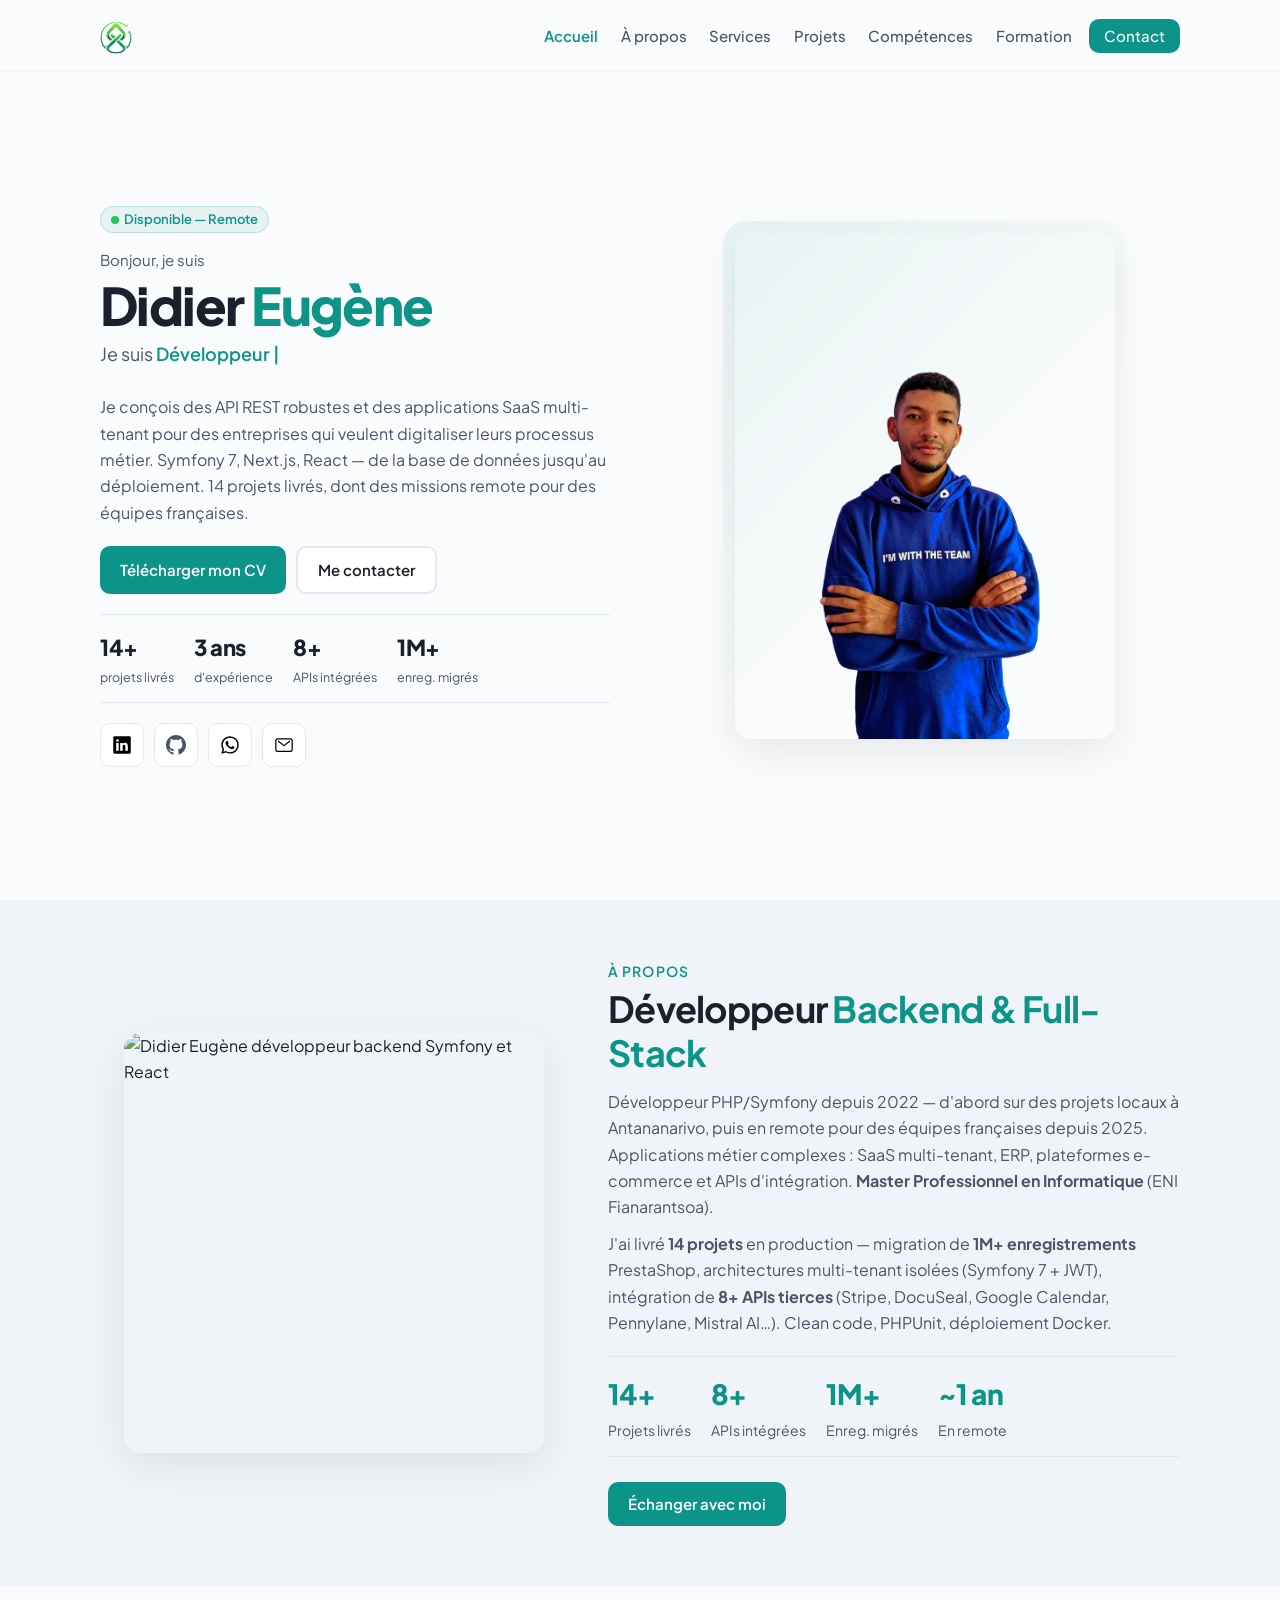
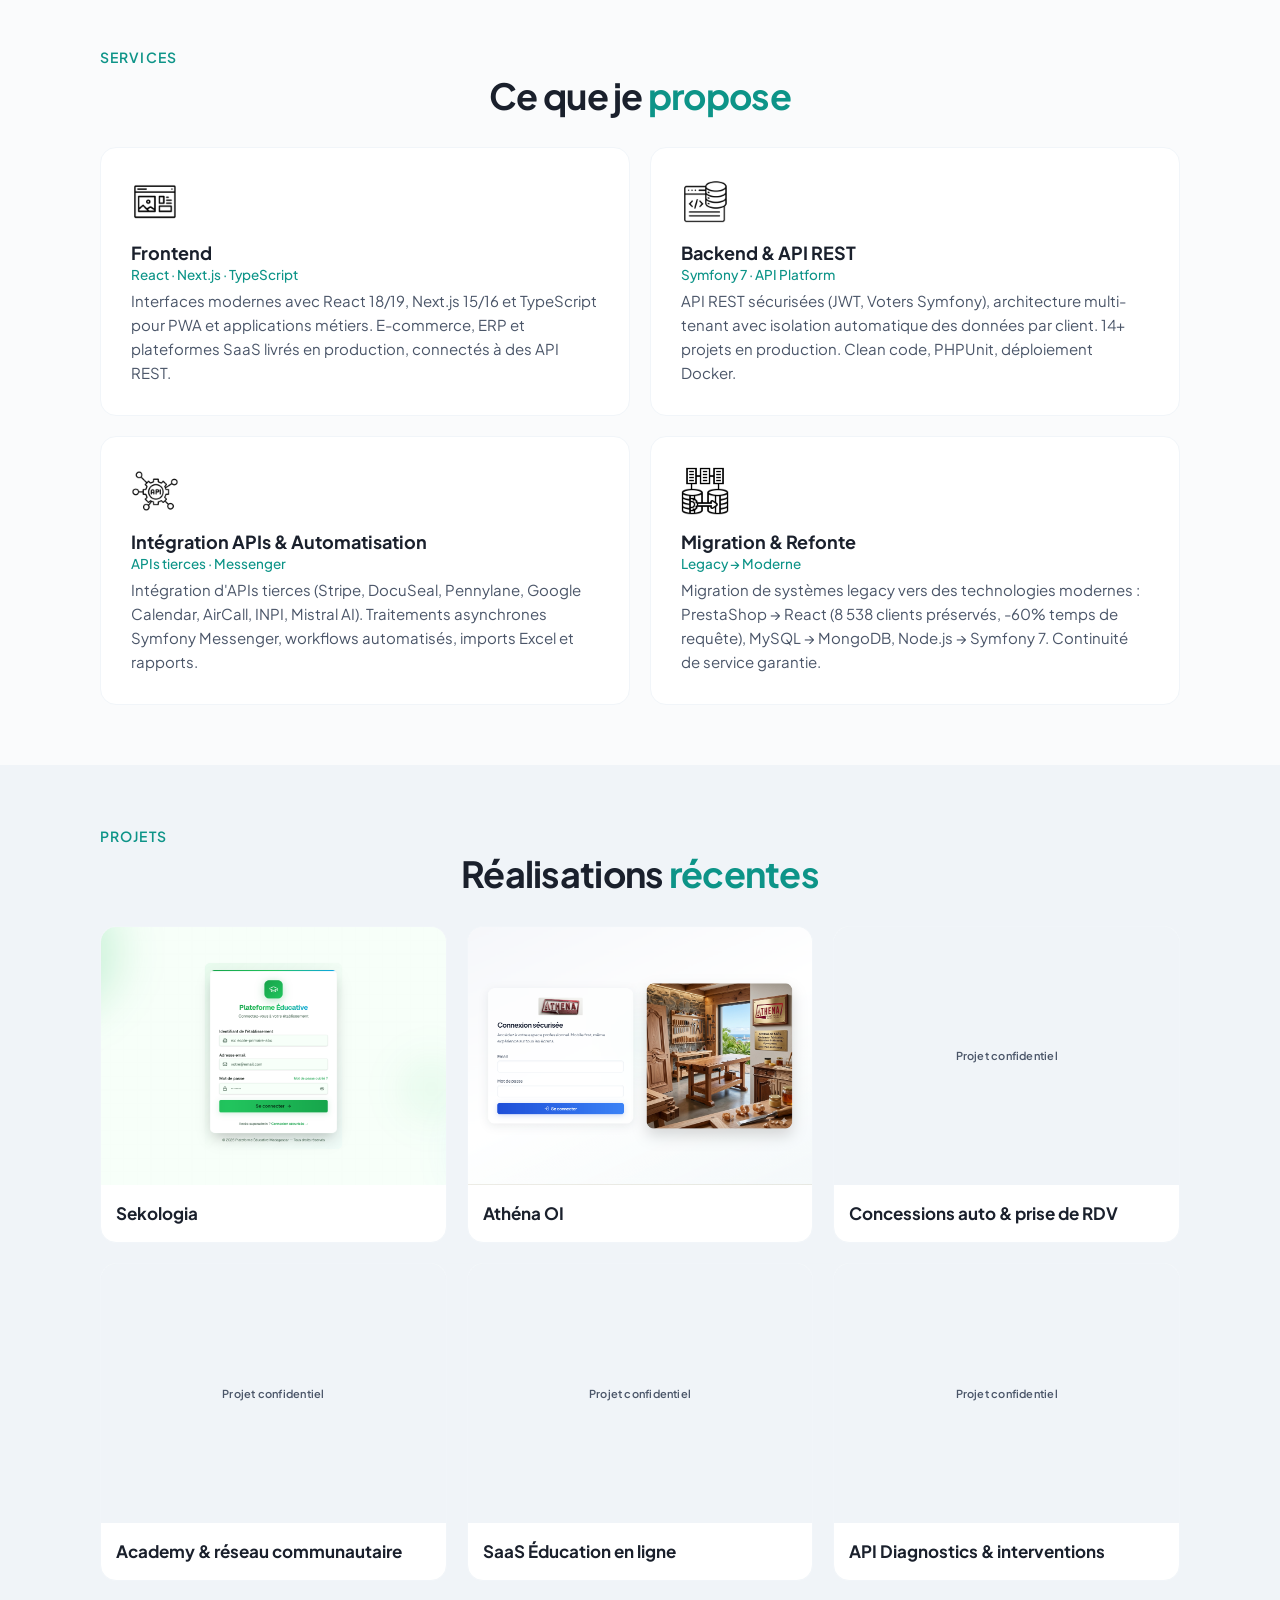
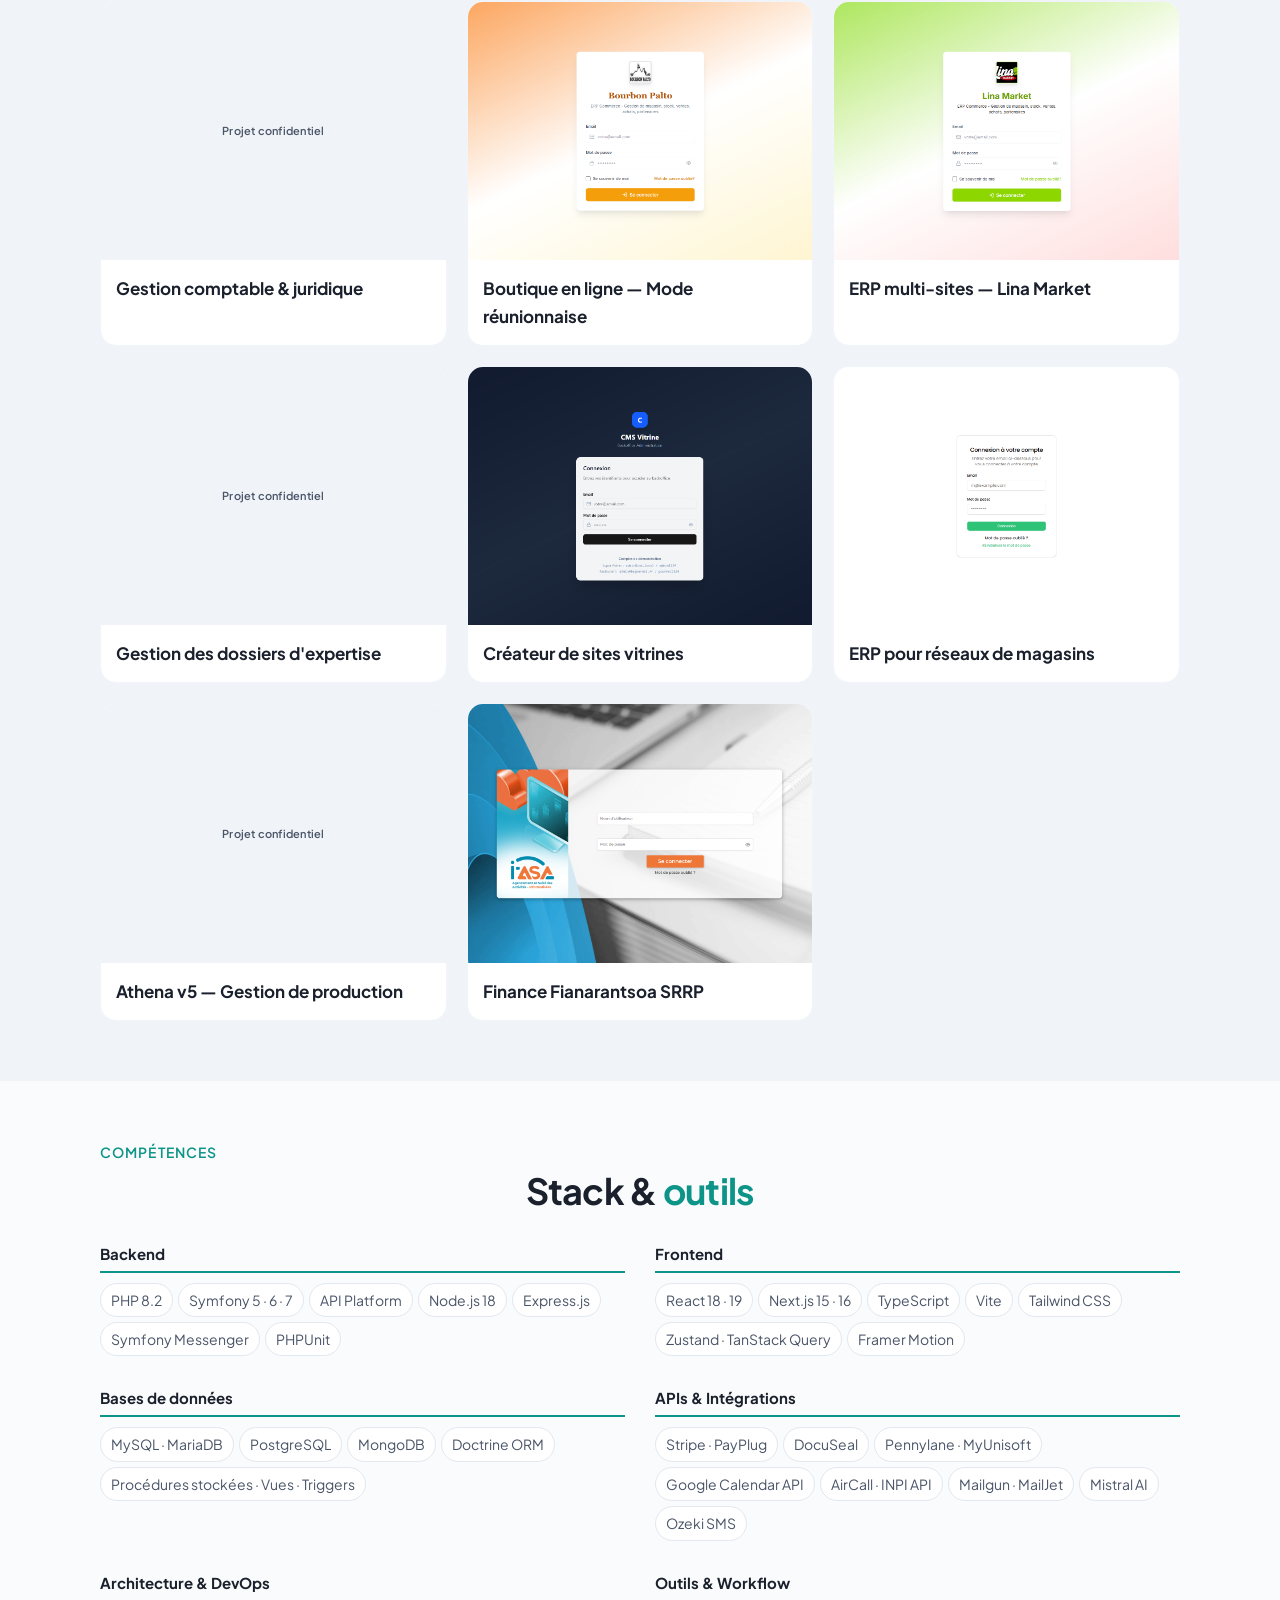
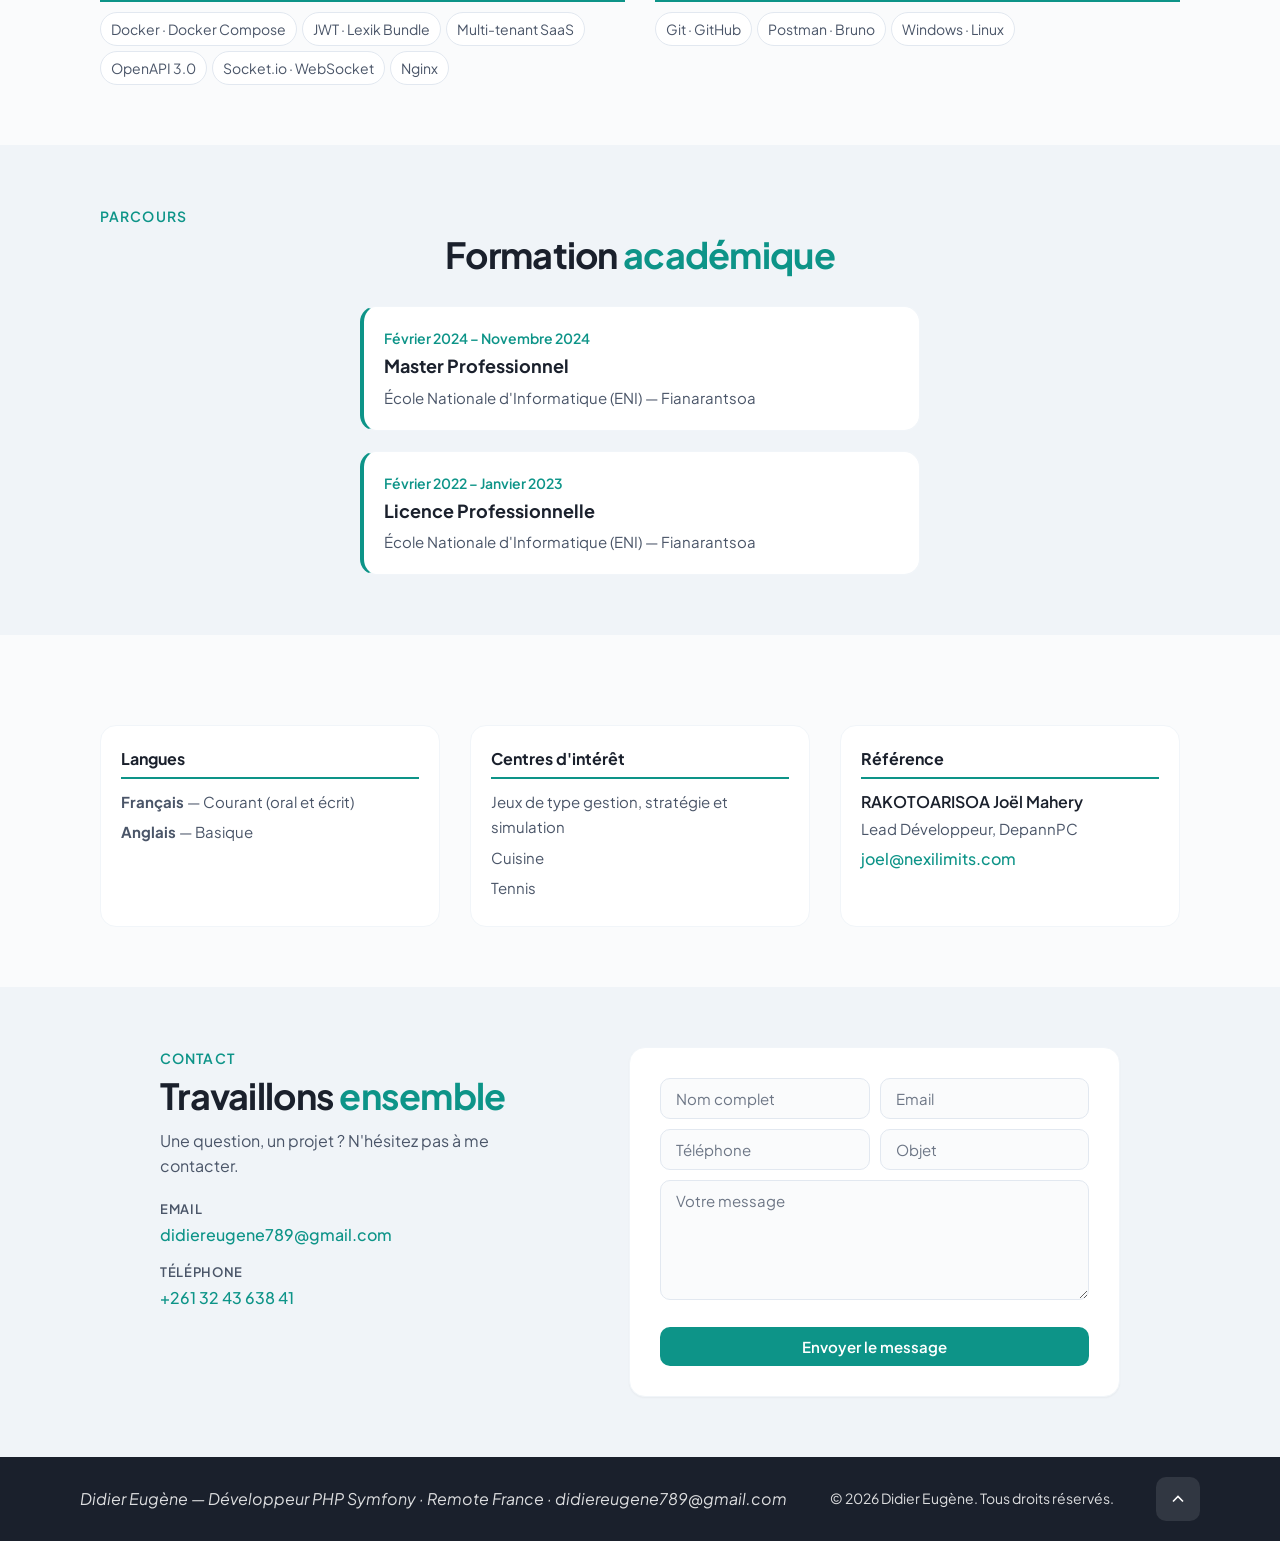
==== commit e2d19ab7: "update" ====
--- a/index.html
+++ b/index.html
@@ -16,7 +16,7 @@
     <meta property="og:url" content="https://VOTRE_URL">
     <meta property="og:title" content="Didier Eugène — Développeur PHP Symfony 7 · Full-Stack React">
     <meta property="og:description" content="Développeur PHP Symfony spécialisé API REST et SaaS multi-tenant. 14 projets livrés. Symfony 7, React 19, Next.js 16, TypeScript. Remote France.">
-    <meta property="og:image" content="https://didier@nexilimits.comimages/og-cover.png">
+    <meta property="og:image" content="https://didier.nexilimits.comimages/og-cover.png">
     <meta property="og:locale" content="fr_FR">
     <meta property="og:site_name" content="Portfolio Didier Eugène">
 
@@ -24,7 +24,7 @@
     <meta name="twitter:card" content="summary_large_image">
     <meta name="twitter:title" content="Didier Eugène — Développeur PHP Symfony 7 · Full-Stack React">
     <meta name="twitter:description" content="Développeur PHP Symfony spécialisé API REST et SaaS multi-tenant. 14 projets livrés. Symfony 7, React 19, Next.js 16. Remote France.">
-    <meta name="twitter:image" content="https://didier@nexilimits.comimages/og-cover.png">
+    <meta name="twitter:image" content="https://didier.nexilimits.comimages/og-cover.png">
 
     <!-- Favicon -->
     <link rel="icon" href="images/nexilimits.png" type="image/png">
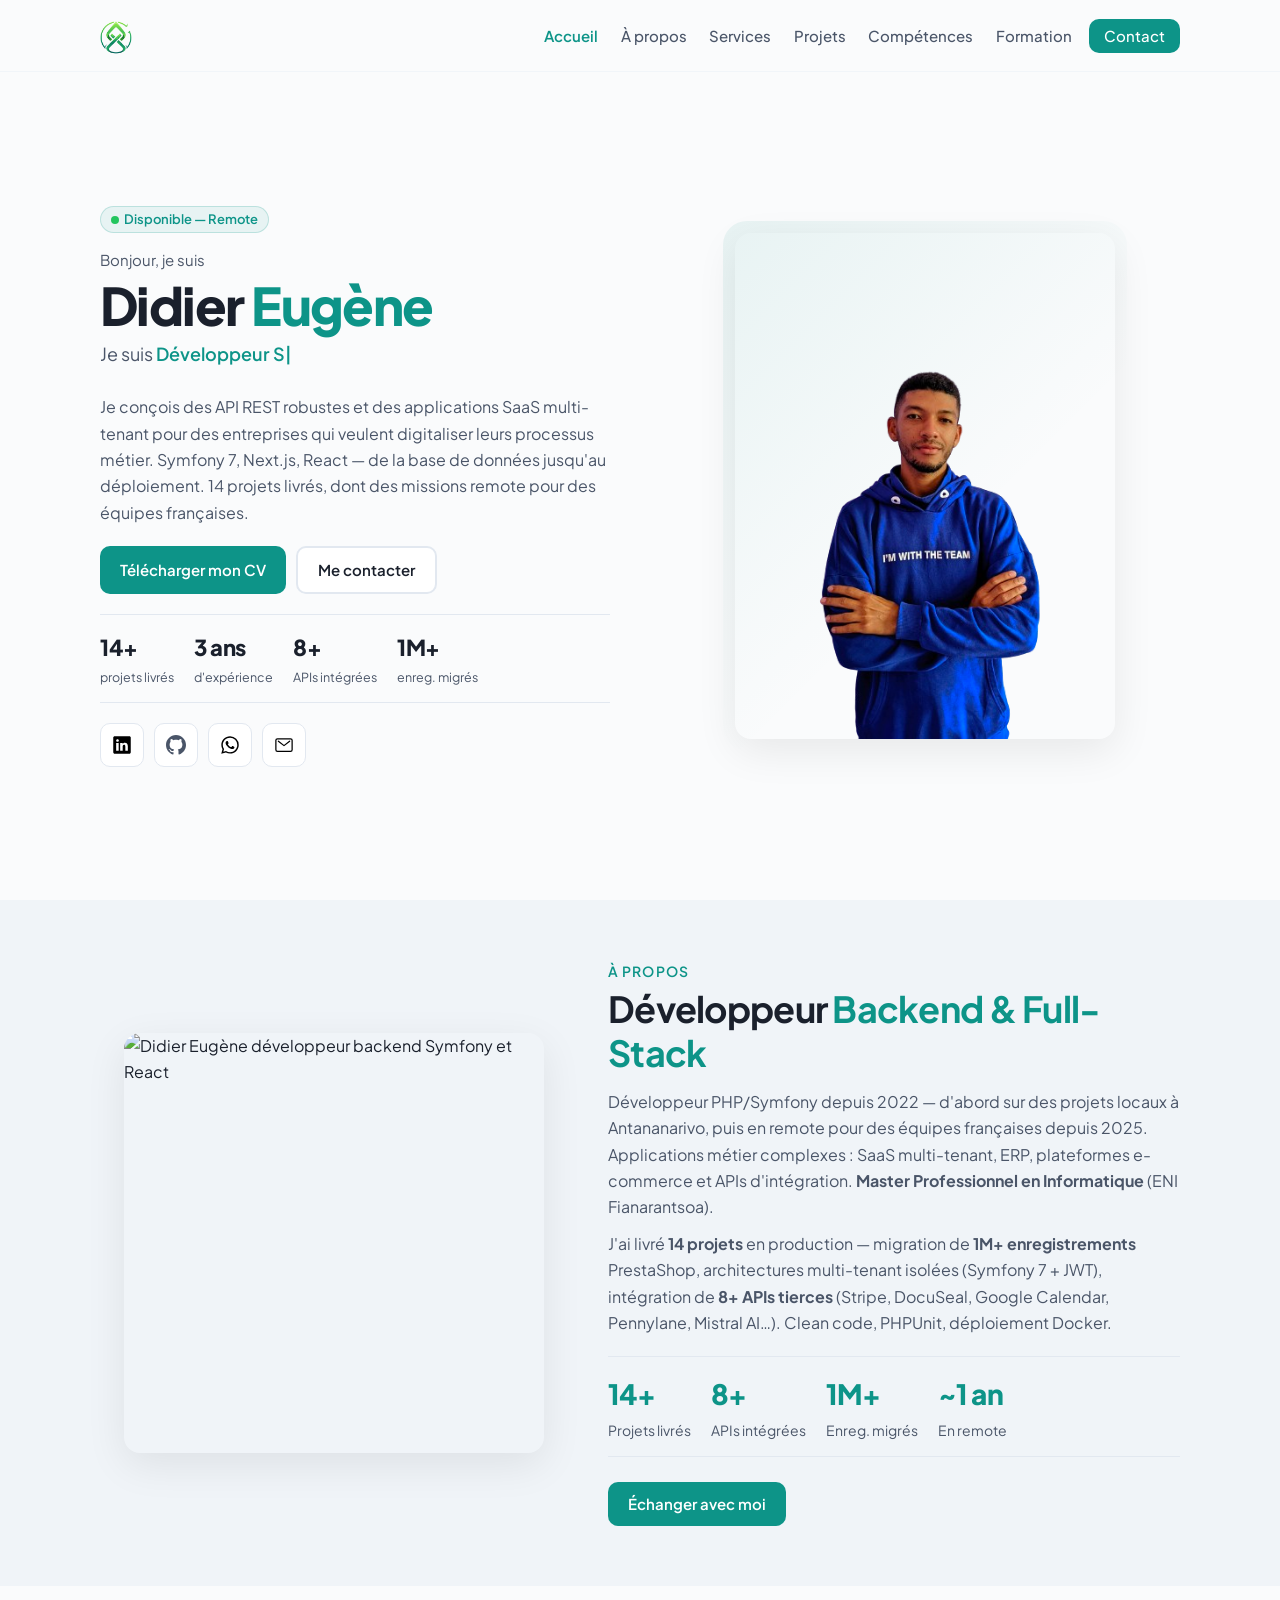
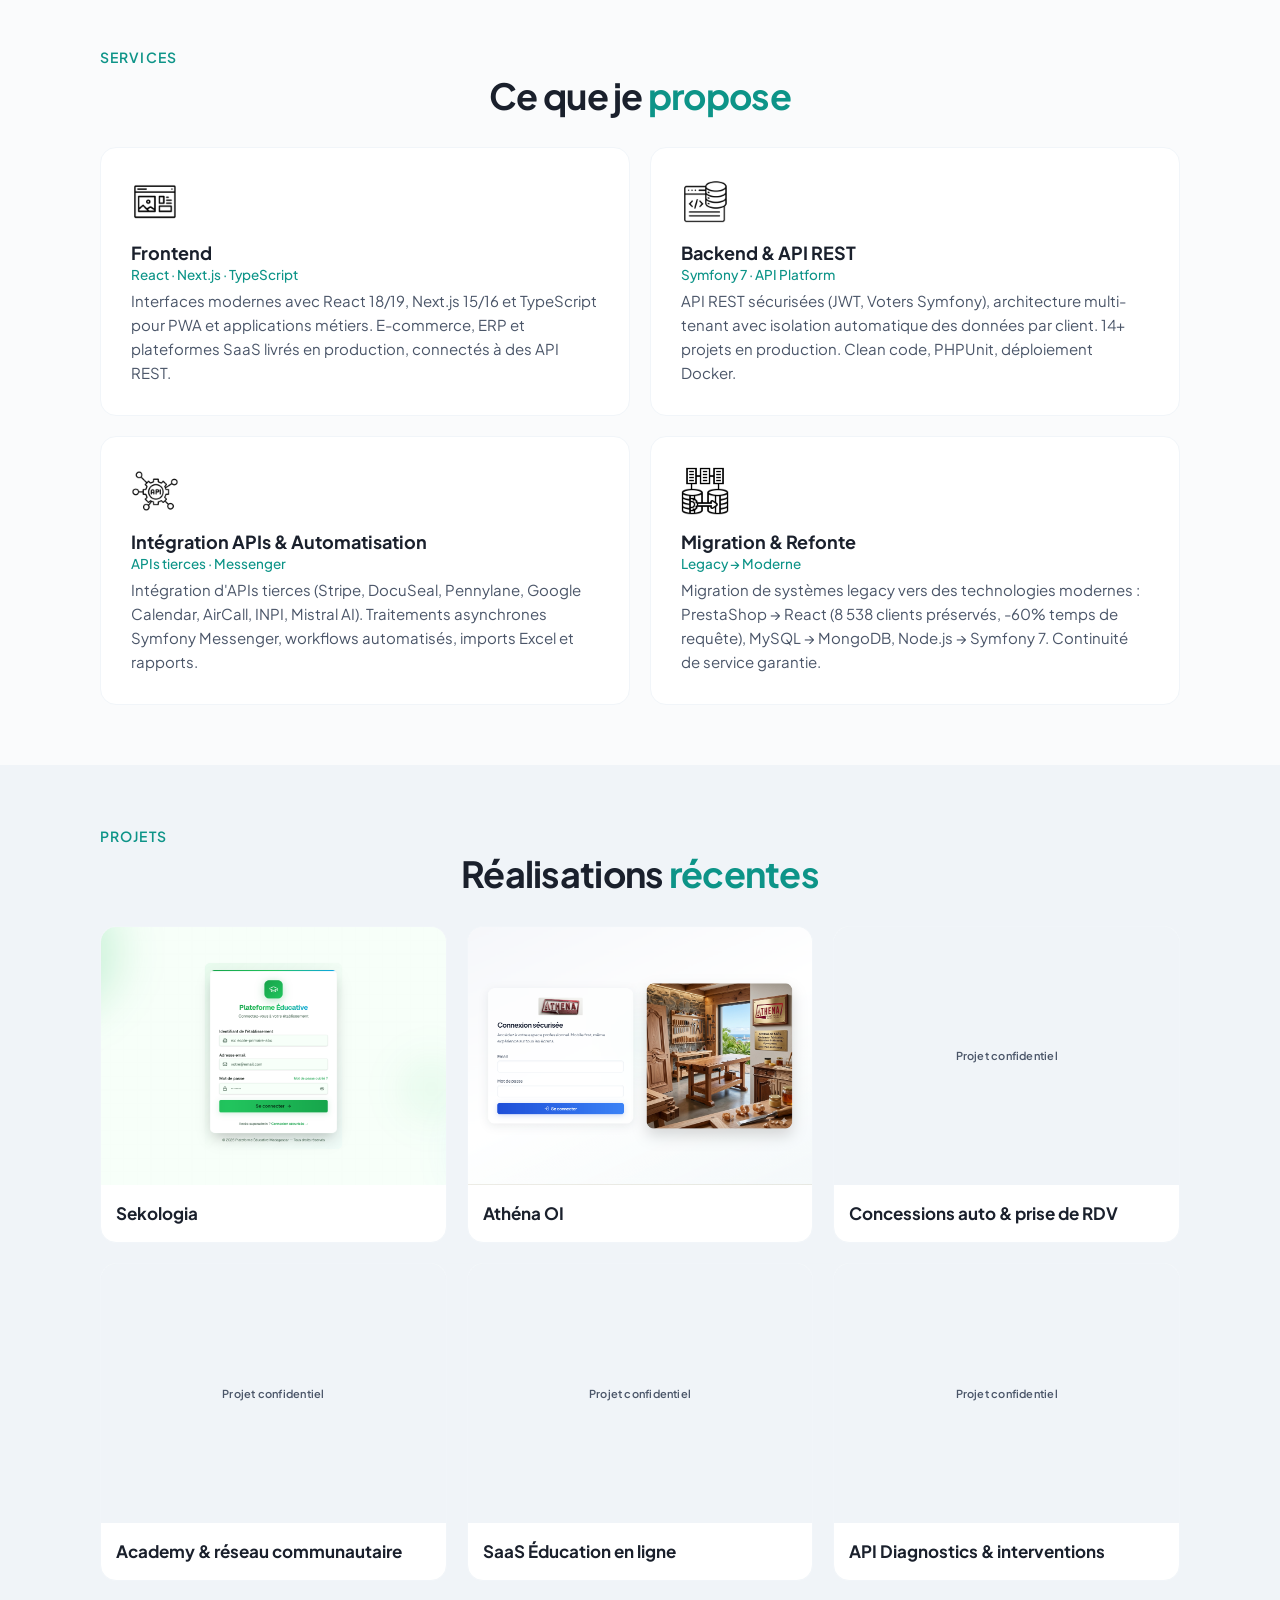
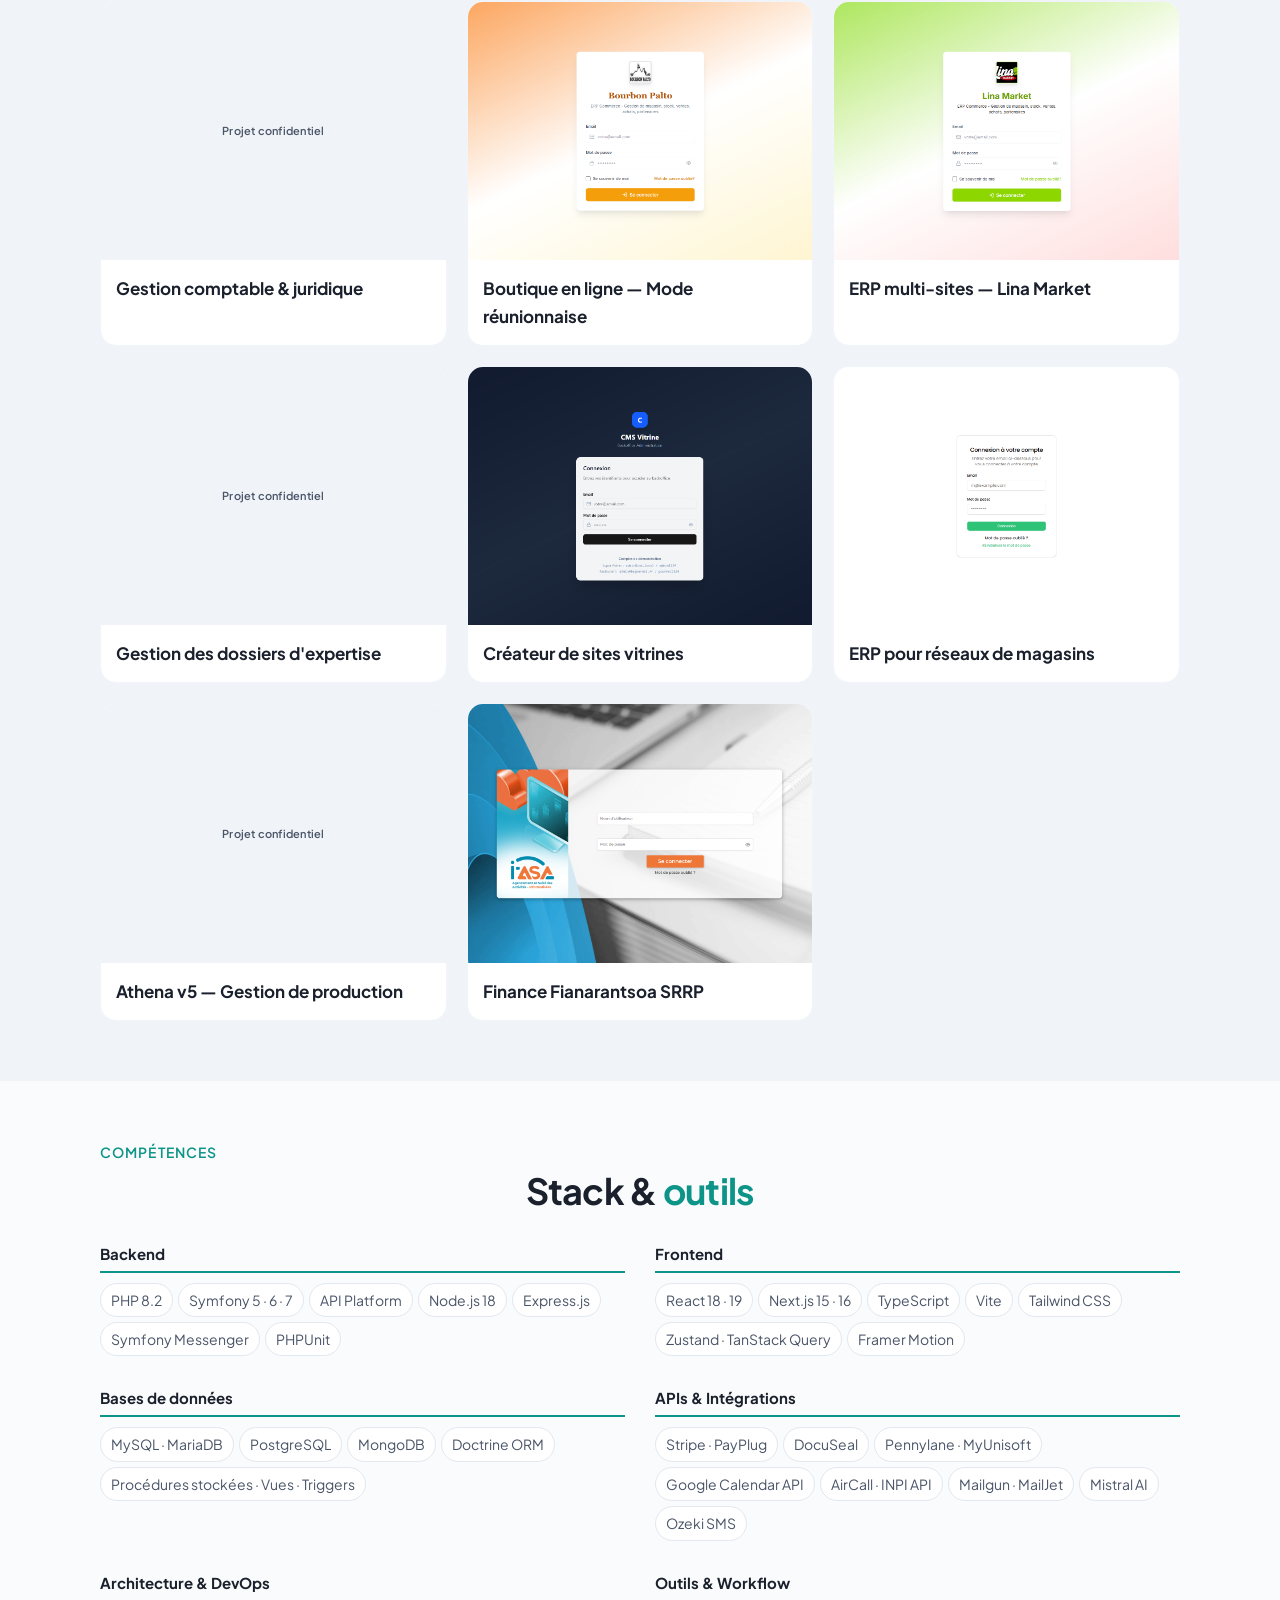
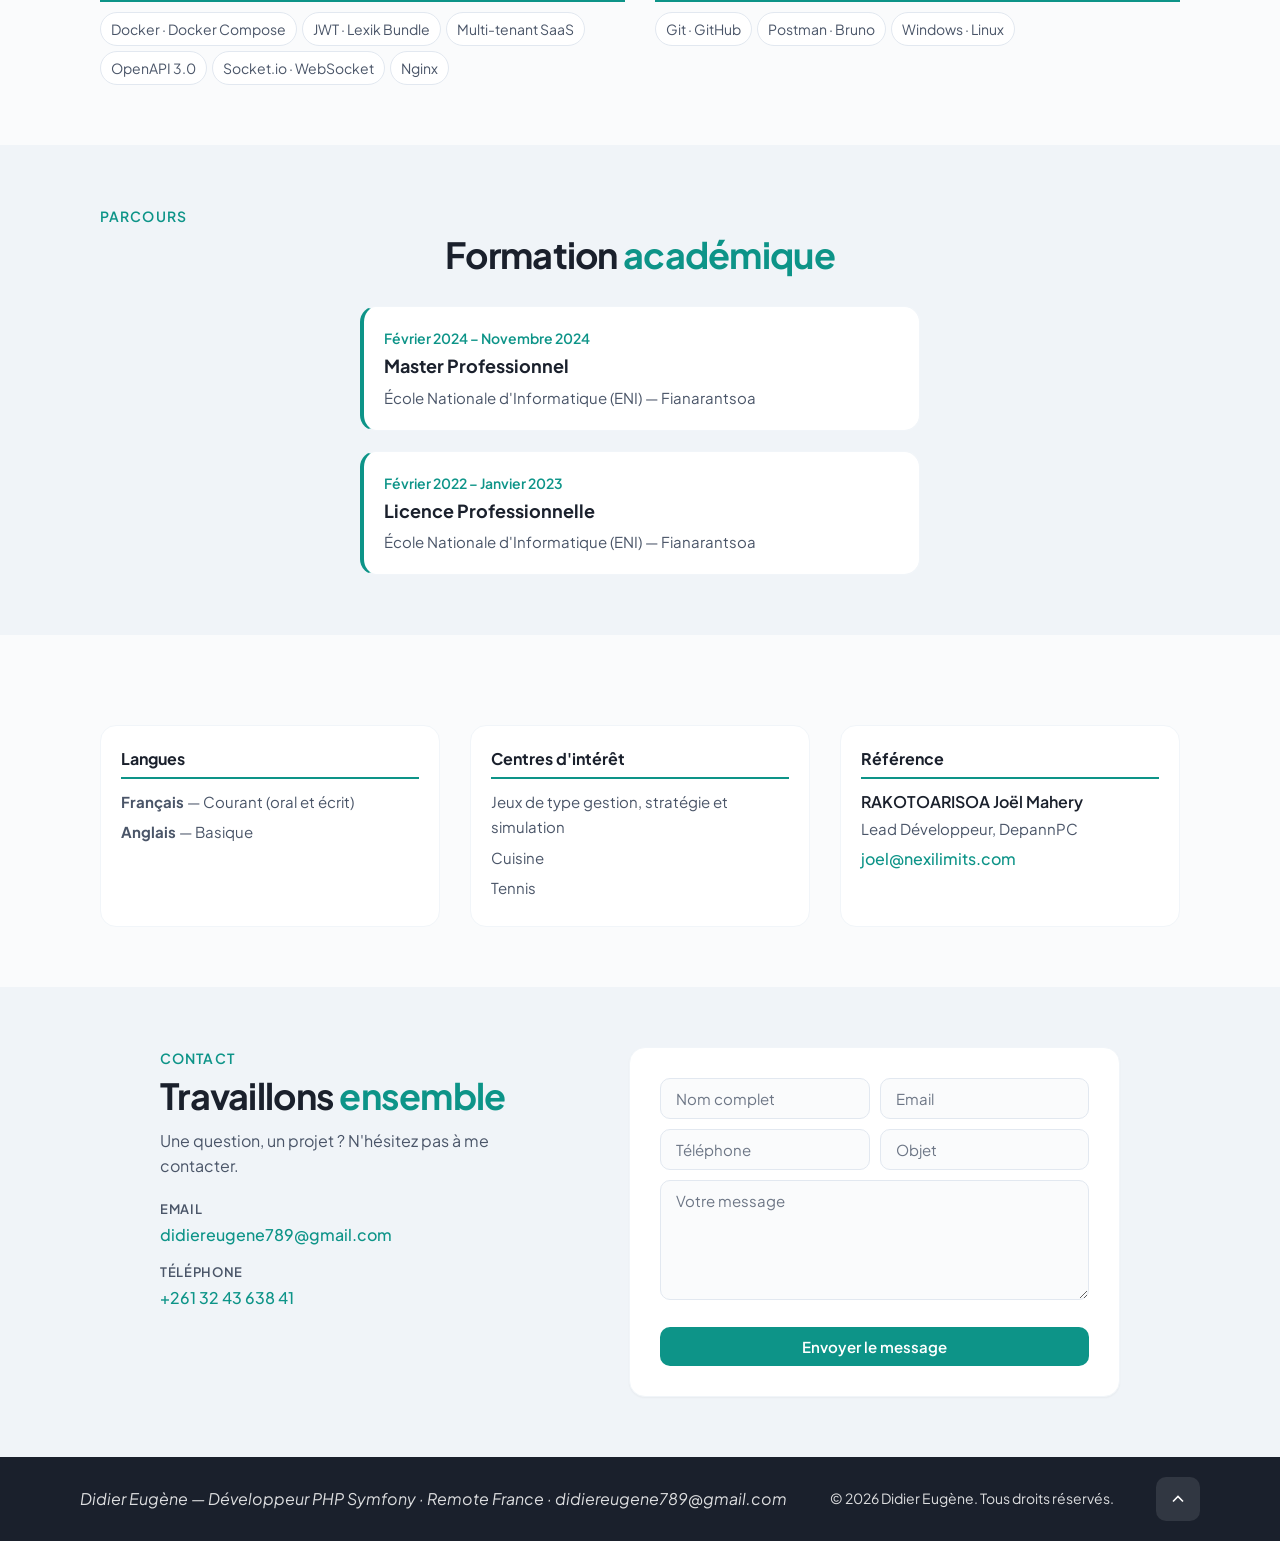
==== commit b9180fff: "Merge pull request #1 from didierEugue/update_portfolio v2" ====
--- a/index.html
+++ b/index.html
@@ -16,7 +16,7 @@
     <meta property="og:url" content="https://VOTRE_URL">
     <meta property="og:title" content="Didier Eugène — Développeur PHP Symfony 7 · Full-Stack React">
     <meta property="og:description" content="Développeur PHP Symfony spécialisé API REST et SaaS multi-tenant. 14 projets livrés. Symfony 7, React 19, Next.js 16, TypeScript. Remote France.">
-    <meta property="og:image" content="https://didier.nexilimits.comimages/og-cover.png">
+    <meta property="og:image" content="https://didier@nexilimits.comimages/og-cover.png">
     <meta property="og:locale" content="fr_FR">
     <meta property="og:site_name" content="Portfolio Didier Eugène">
 
@@ -24,7 +24,7 @@
     <meta name="twitter:card" content="summary_large_image">
     <meta name="twitter:title" content="Didier Eugène — Développeur PHP Symfony 7 · Full-Stack React">
     <meta name="twitter:description" content="Développeur PHP Symfony spécialisé API REST et SaaS multi-tenant. 14 projets livrés. Symfony 7, React 19, Next.js 16. Remote France.">
-    <meta name="twitter:image" content="https://didier.nexilimits.comimages/og-cover.png">
+    <meta name="twitter:image" content="https://didier@nexilimits.comimages/og-cover.png">
 
     <!-- Favicon -->
     <link rel="icon" href="images/nexilimits.png" type="image/png">
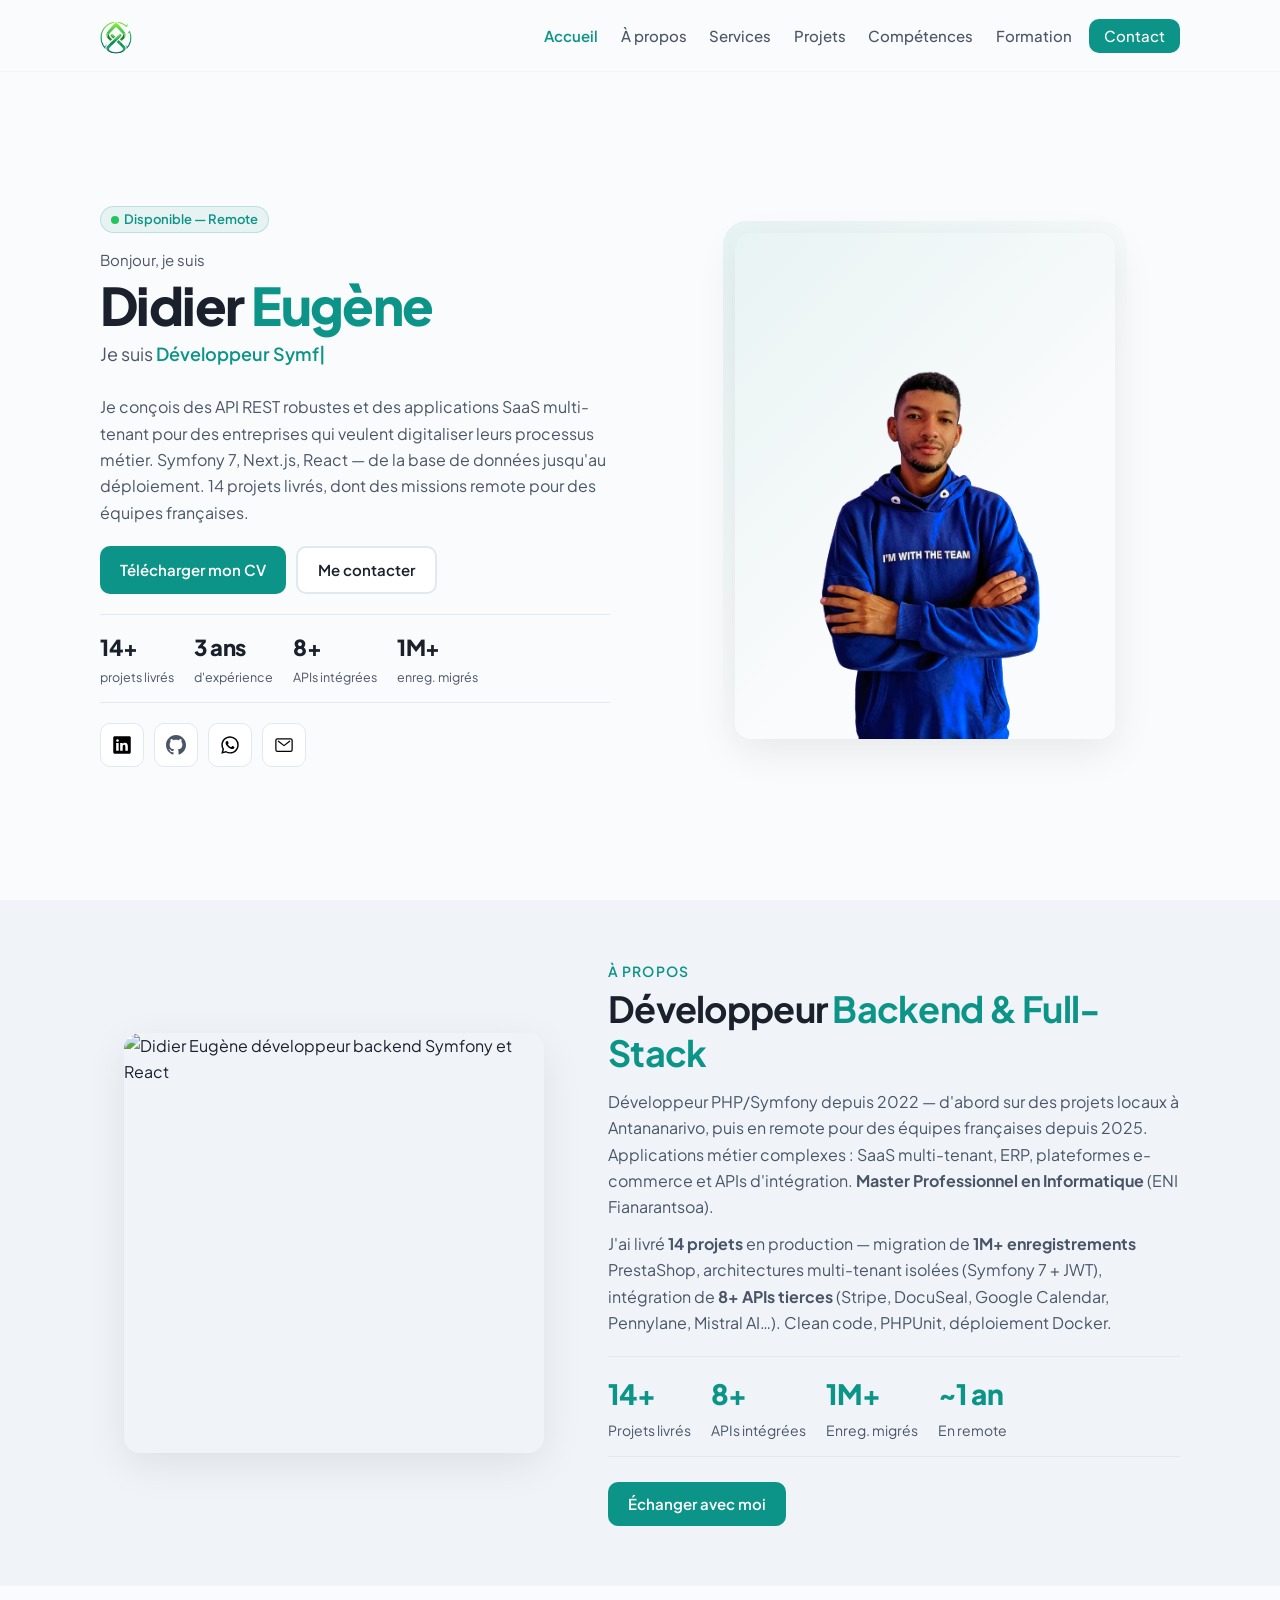
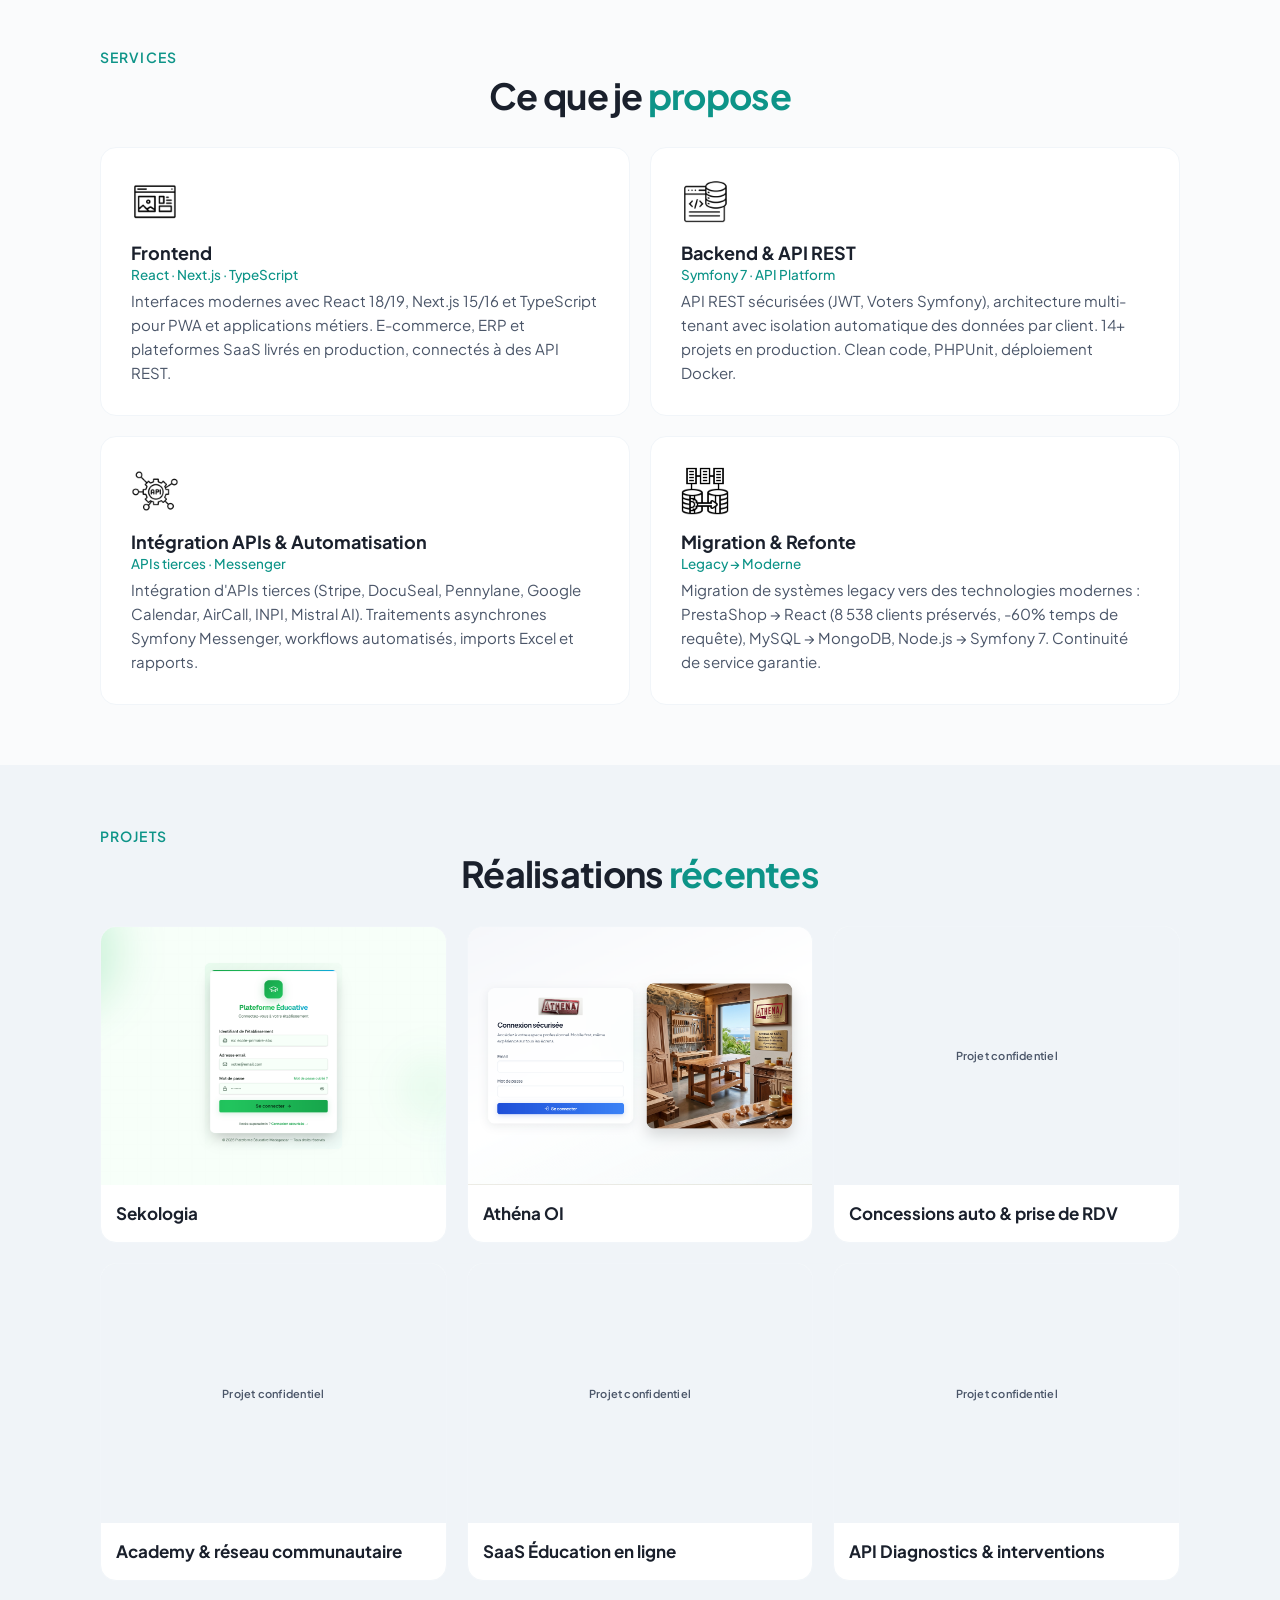
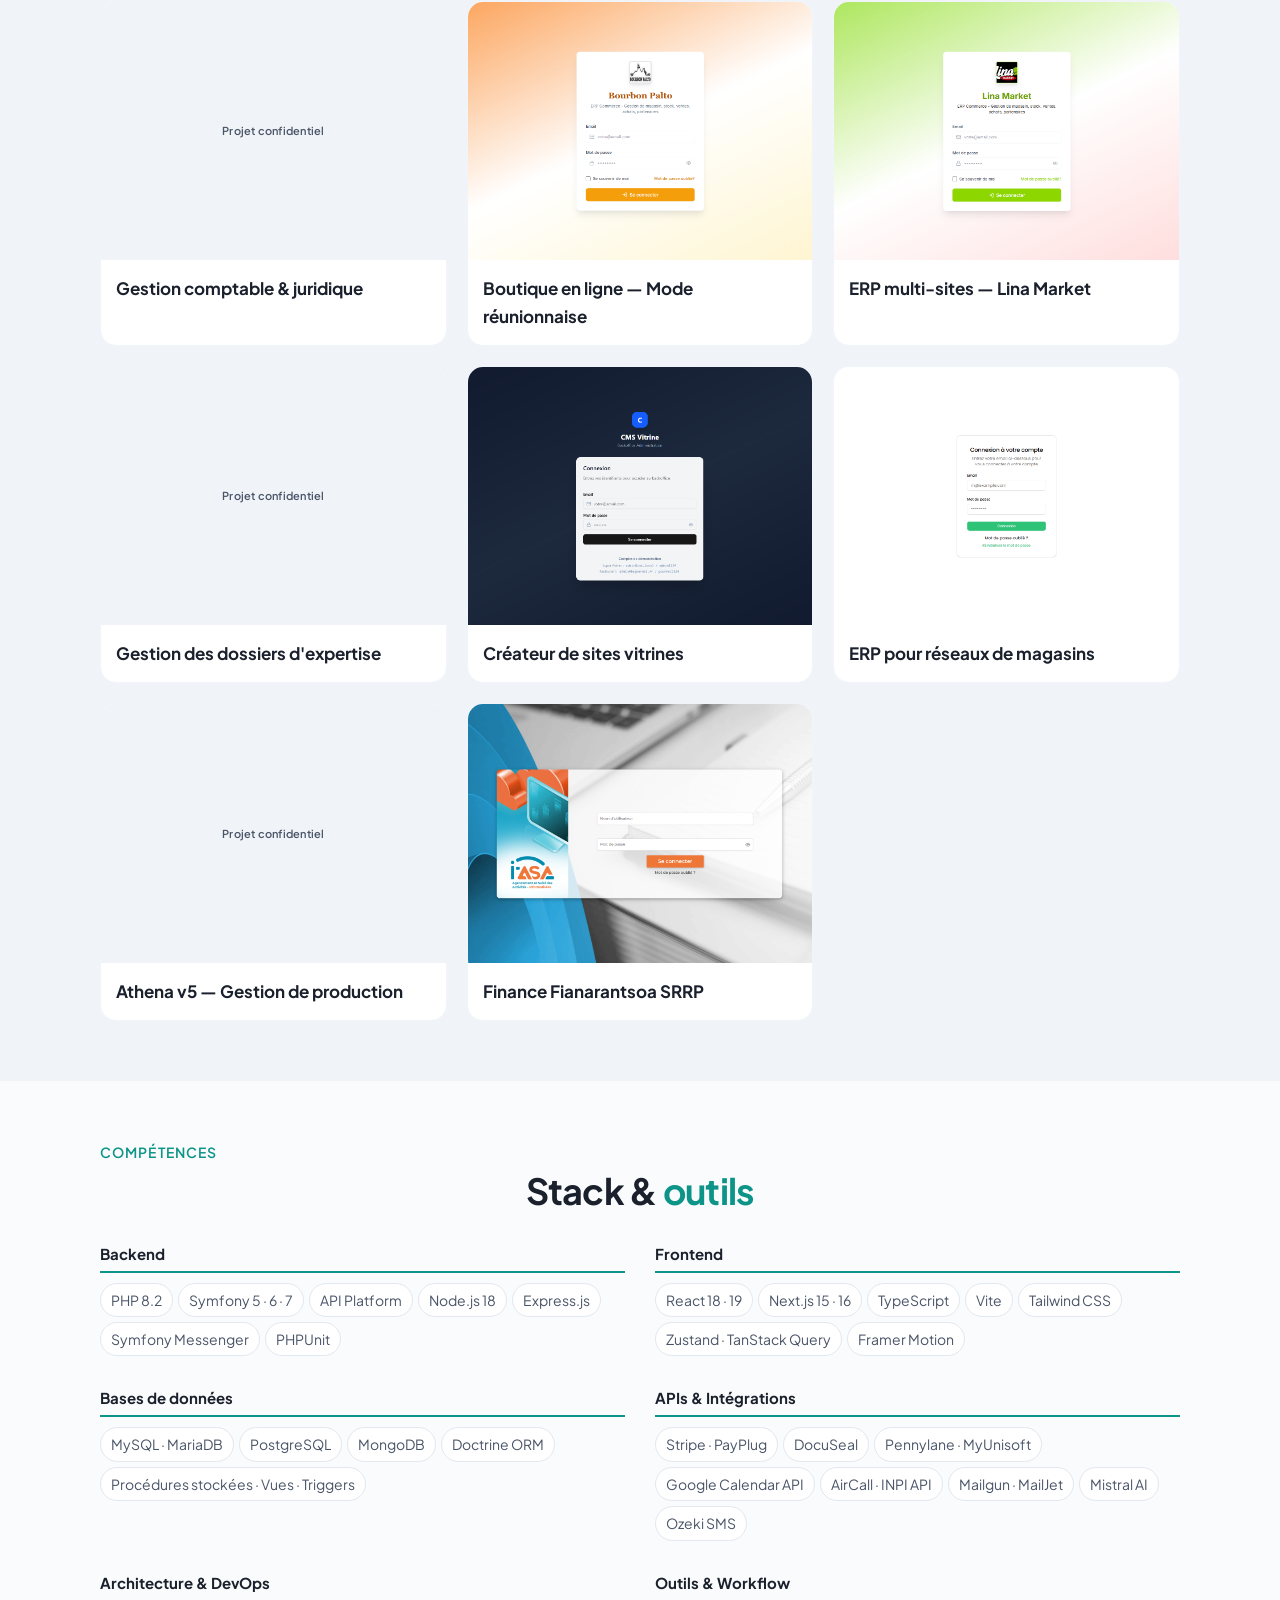
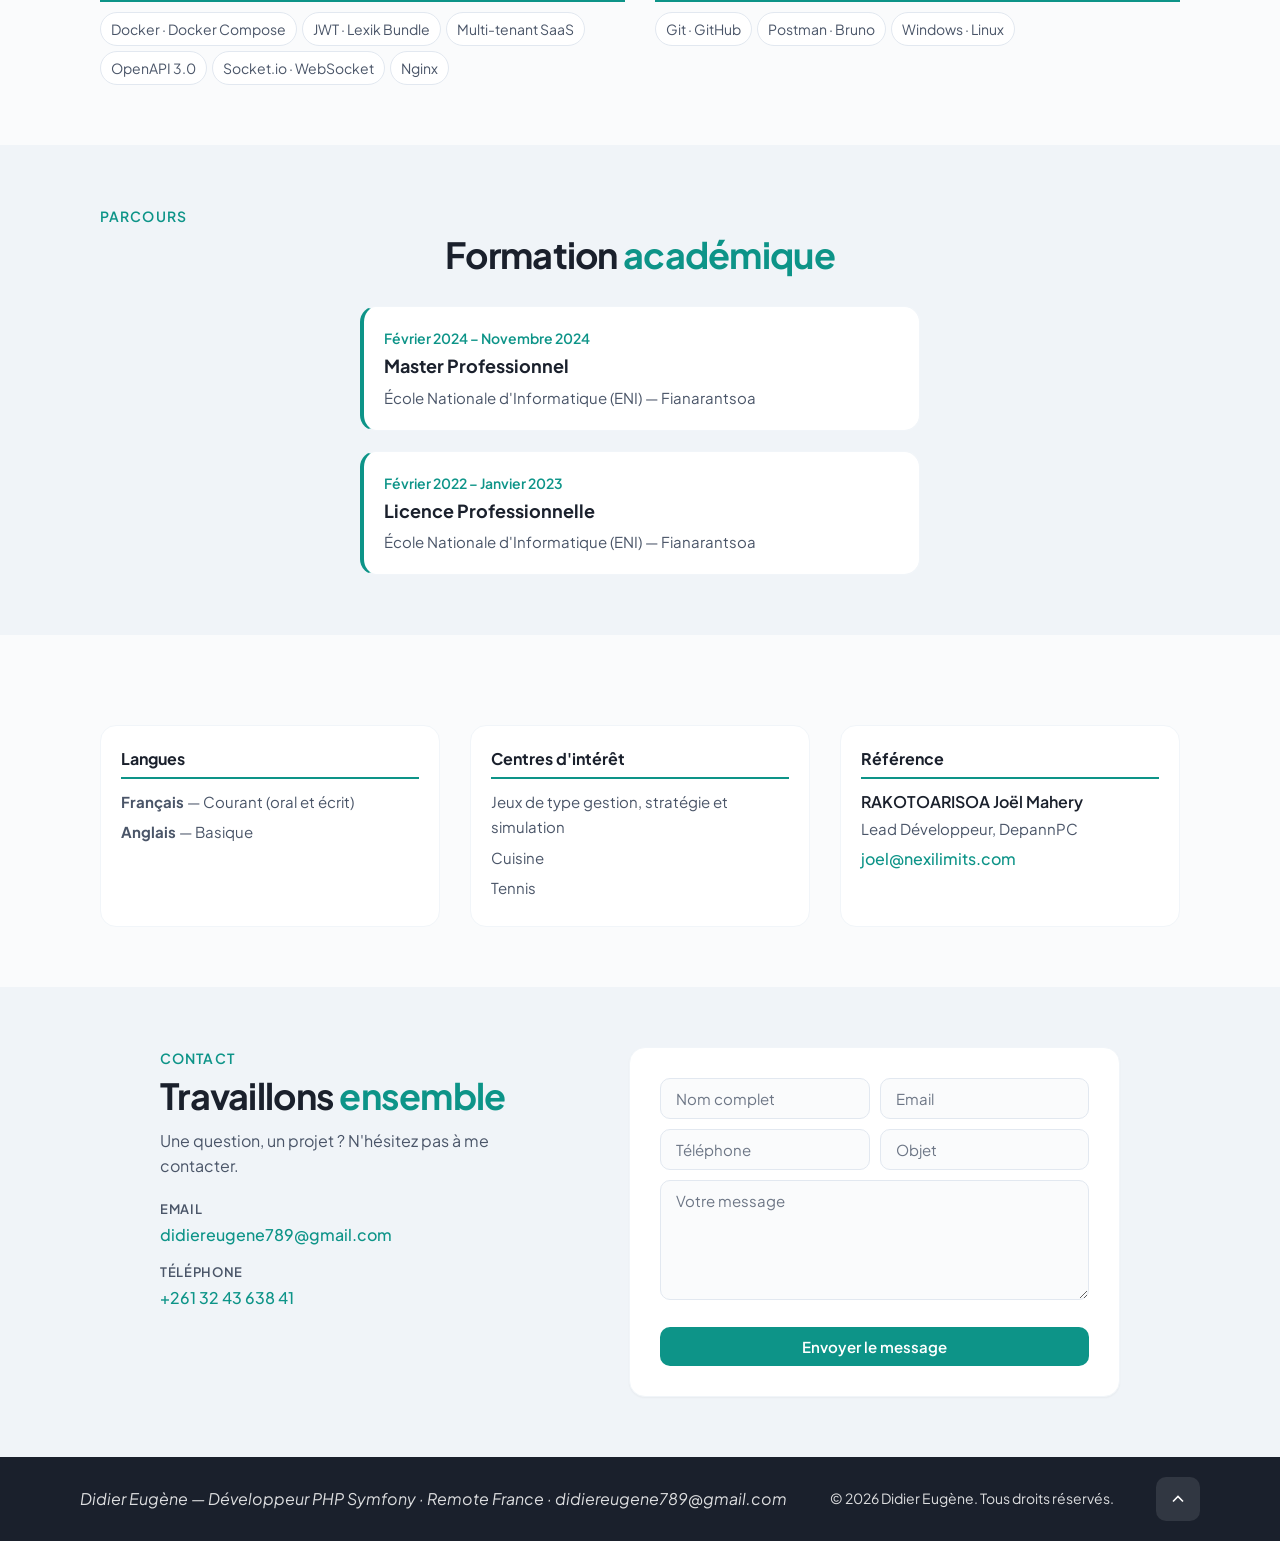
==== commit a5e8113e: "Merge pull request #2 from didierEugue/update_portfolio update" ====
--- a/index.html
+++ b/index.html
@@ -16,7 +16,7 @@
     <meta property="og:url" content="https://VOTRE_URL">
     <meta property="og:title" content="Didier Eugène — Développeur PHP Symfony 7 · Full-Stack React">
     <meta property="og:description" content="Développeur PHP Symfony spécialisé API REST et SaaS multi-tenant. 14 projets livrés. Symfony 7, React 19, Next.js 16, TypeScript. Remote France.">
-    <meta property="og:image" content="https://didier@nexilimits.comimages/og-cover.png">
+    <meta property="og:image" content="https://didier.nexilimits.comimages/og-cover.png">
     <meta property="og:locale" content="fr_FR">
     <meta property="og:site_name" content="Portfolio Didier Eugène">
 
@@ -24,7 +24,7 @@
     <meta name="twitter:card" content="summary_large_image">
     <meta name="twitter:title" content="Didier Eugène — Développeur PHP Symfony 7 · Full-Stack React">
     <meta name="twitter:description" content="Développeur PHP Symfony spécialisé API REST et SaaS multi-tenant. 14 projets livrés. Symfony 7, React 19, Next.js 16. Remote France.">
-    <meta name="twitter:image" content="https://didier@nexilimits.comimages/og-cover.png">
+    <meta name="twitter:image" content="https://didier.nexilimits.comimages/og-cover.png">
 
     <!-- Favicon -->
     <link rel="icon" href="images/nexilimits.png" type="image/png">
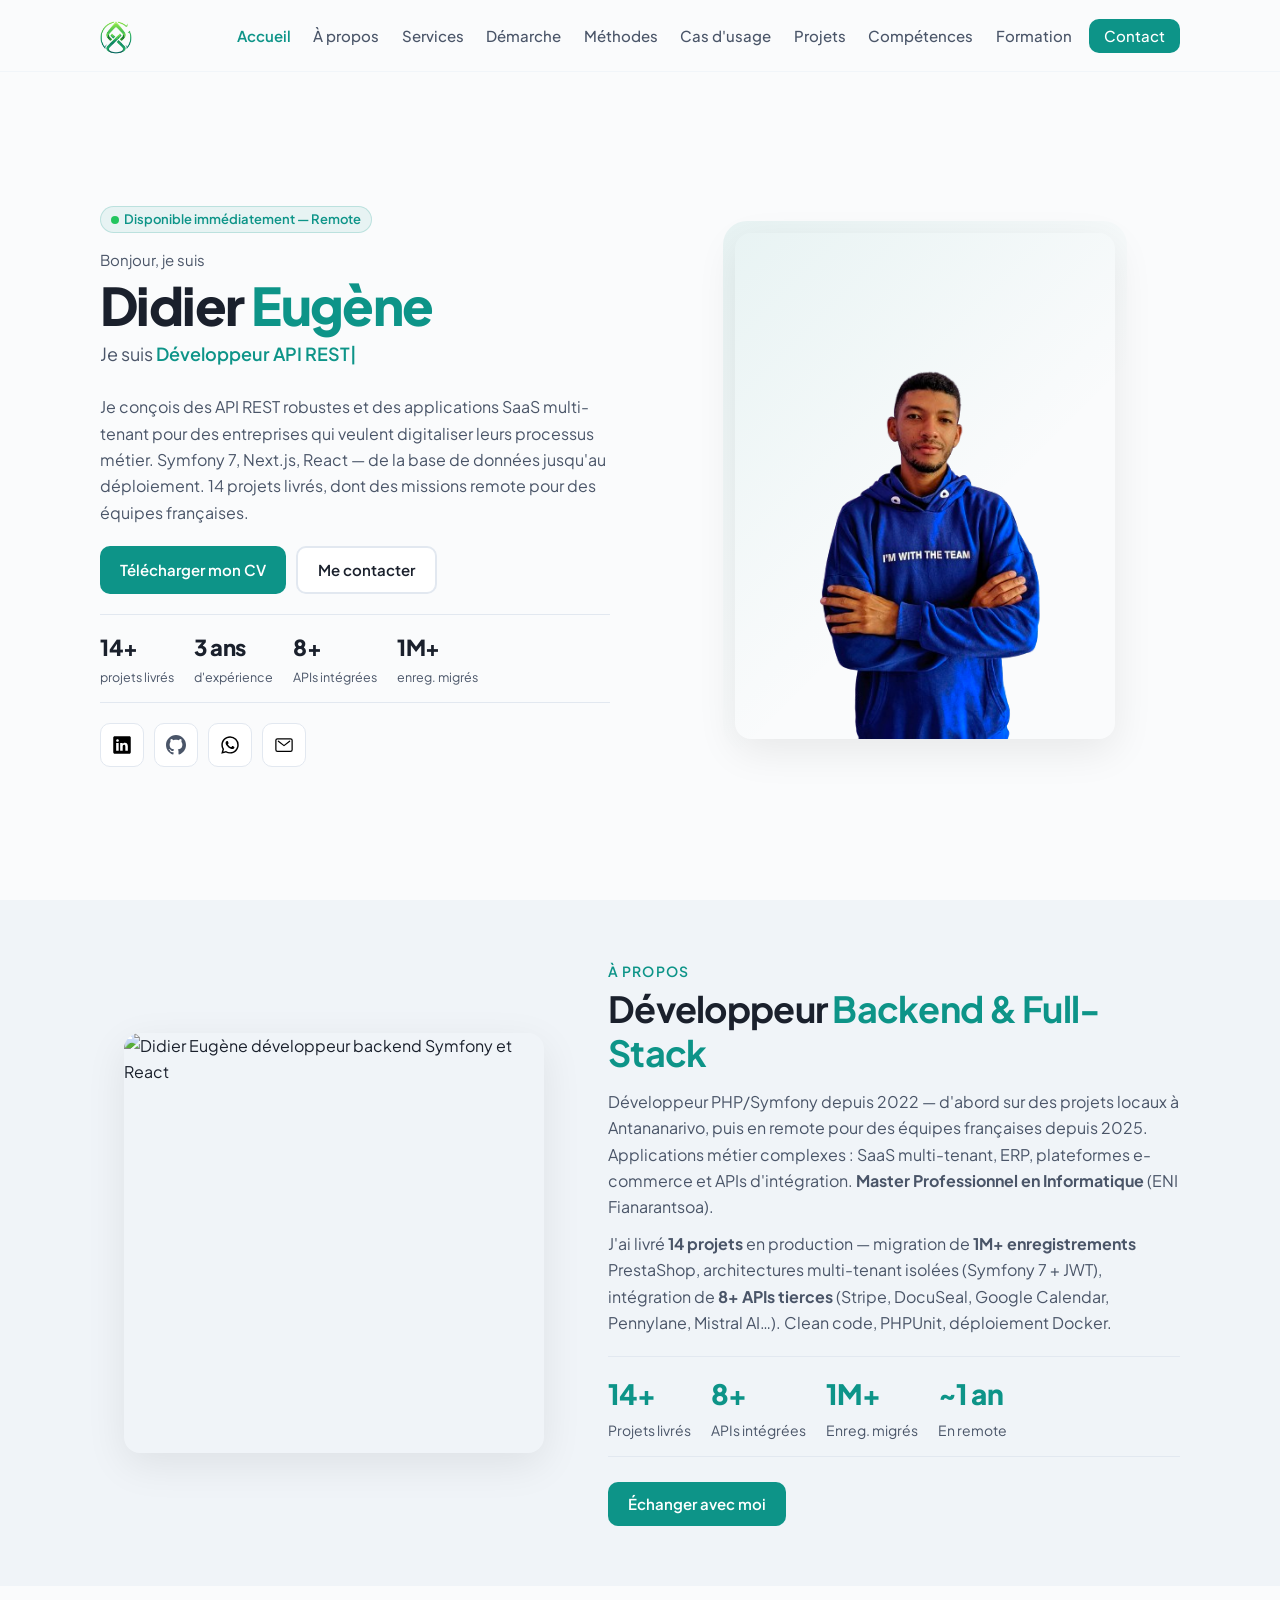
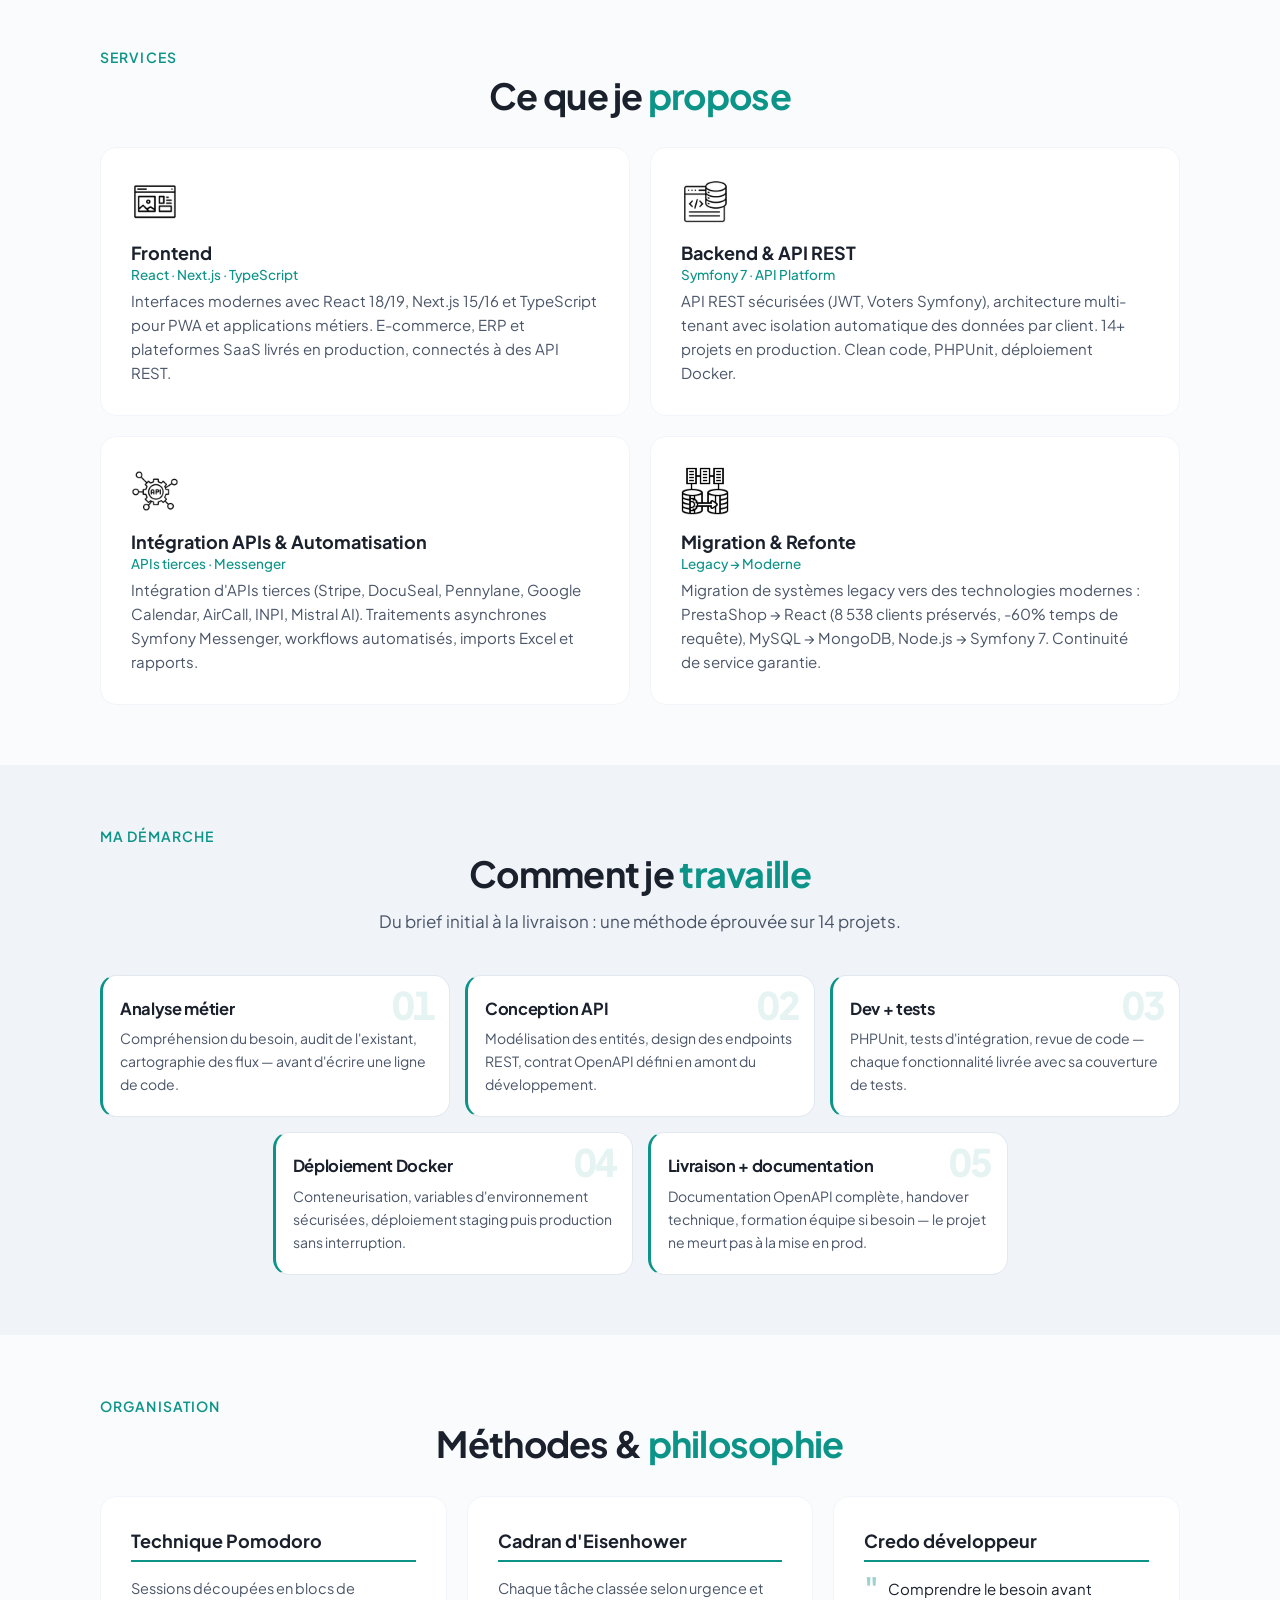
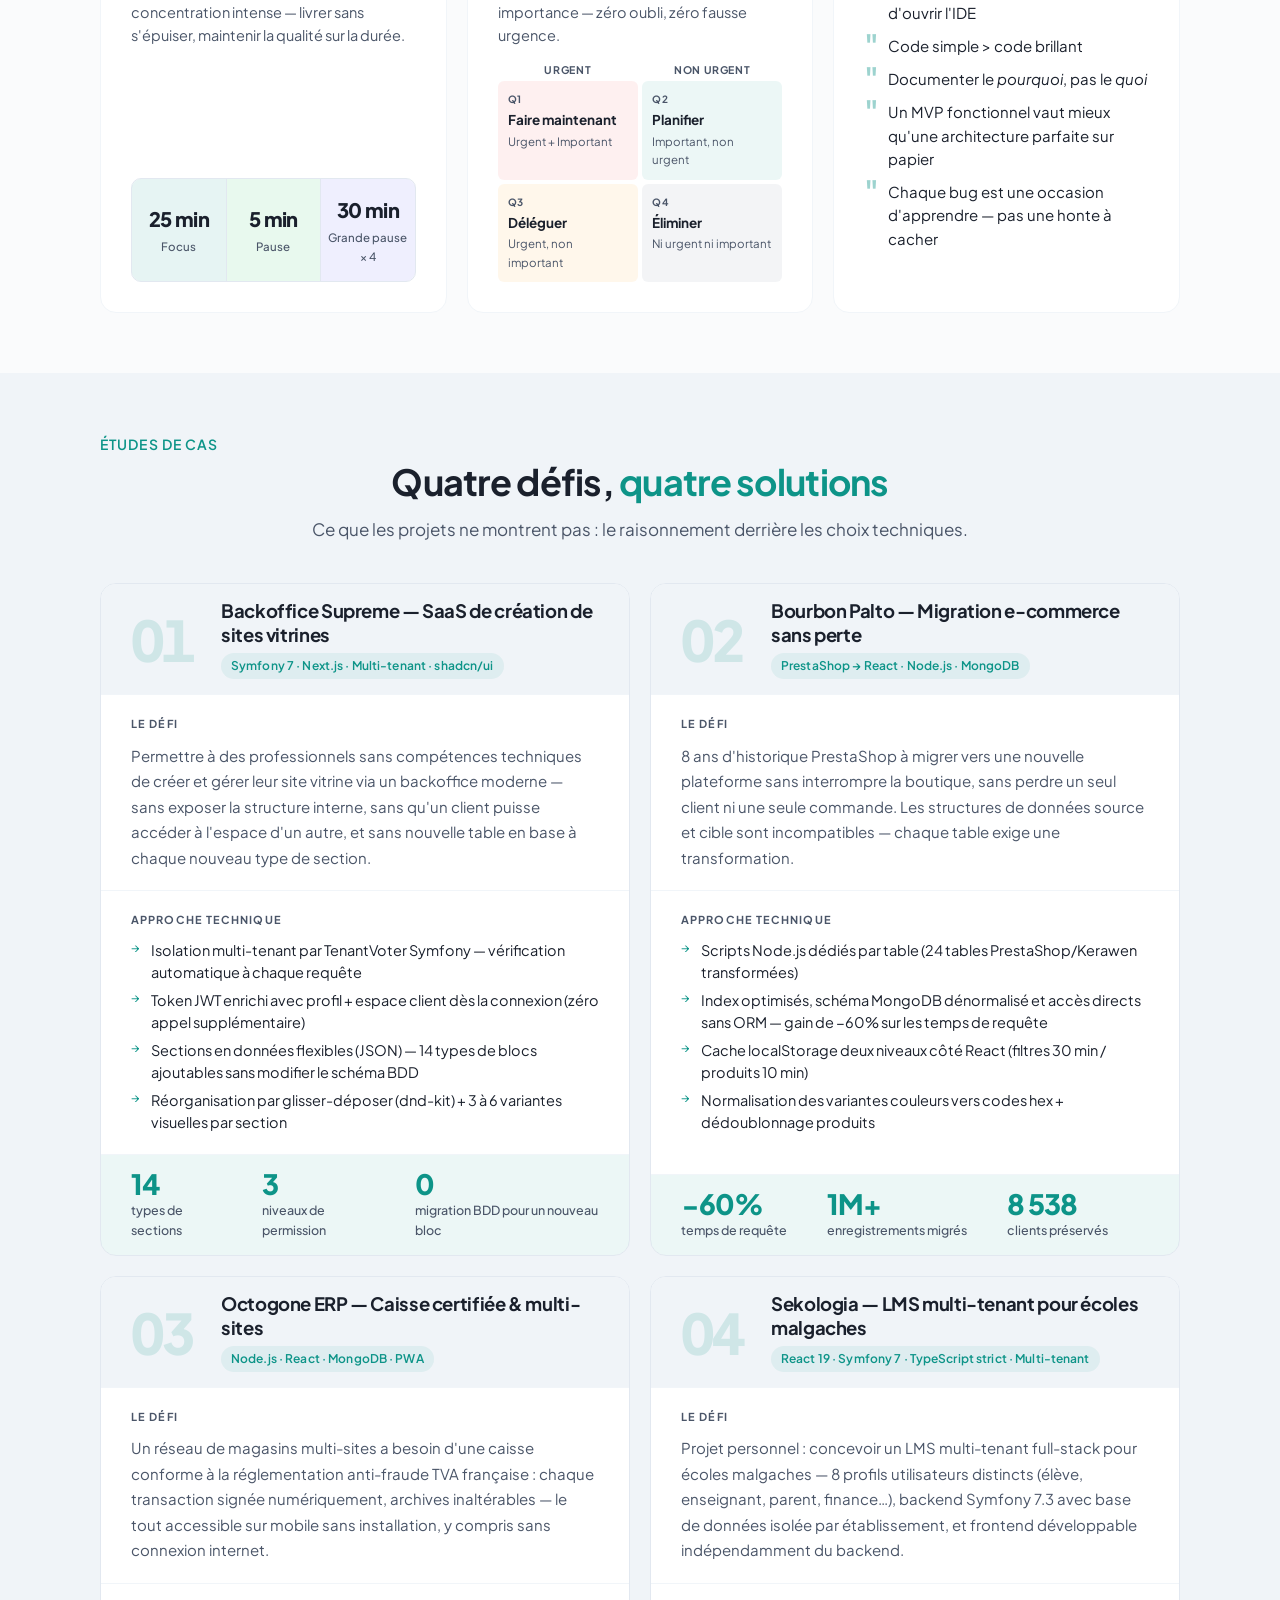
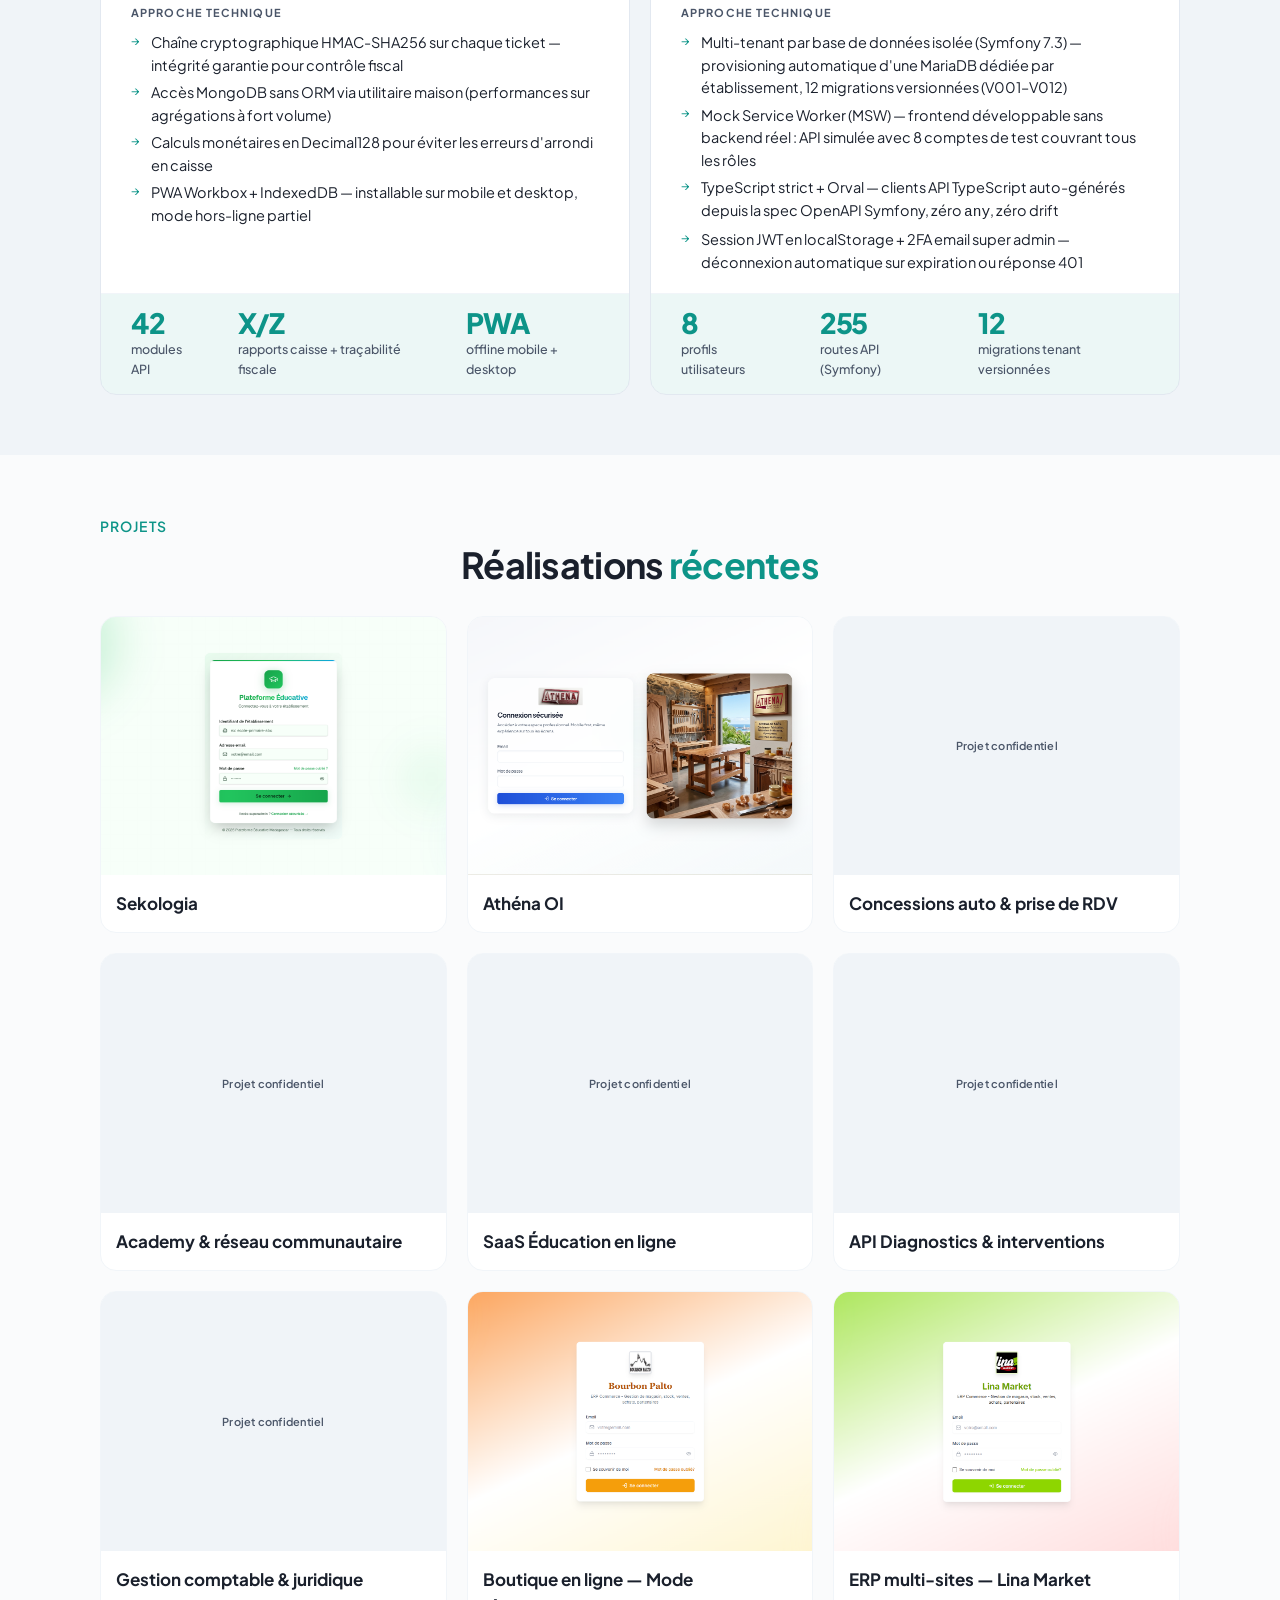
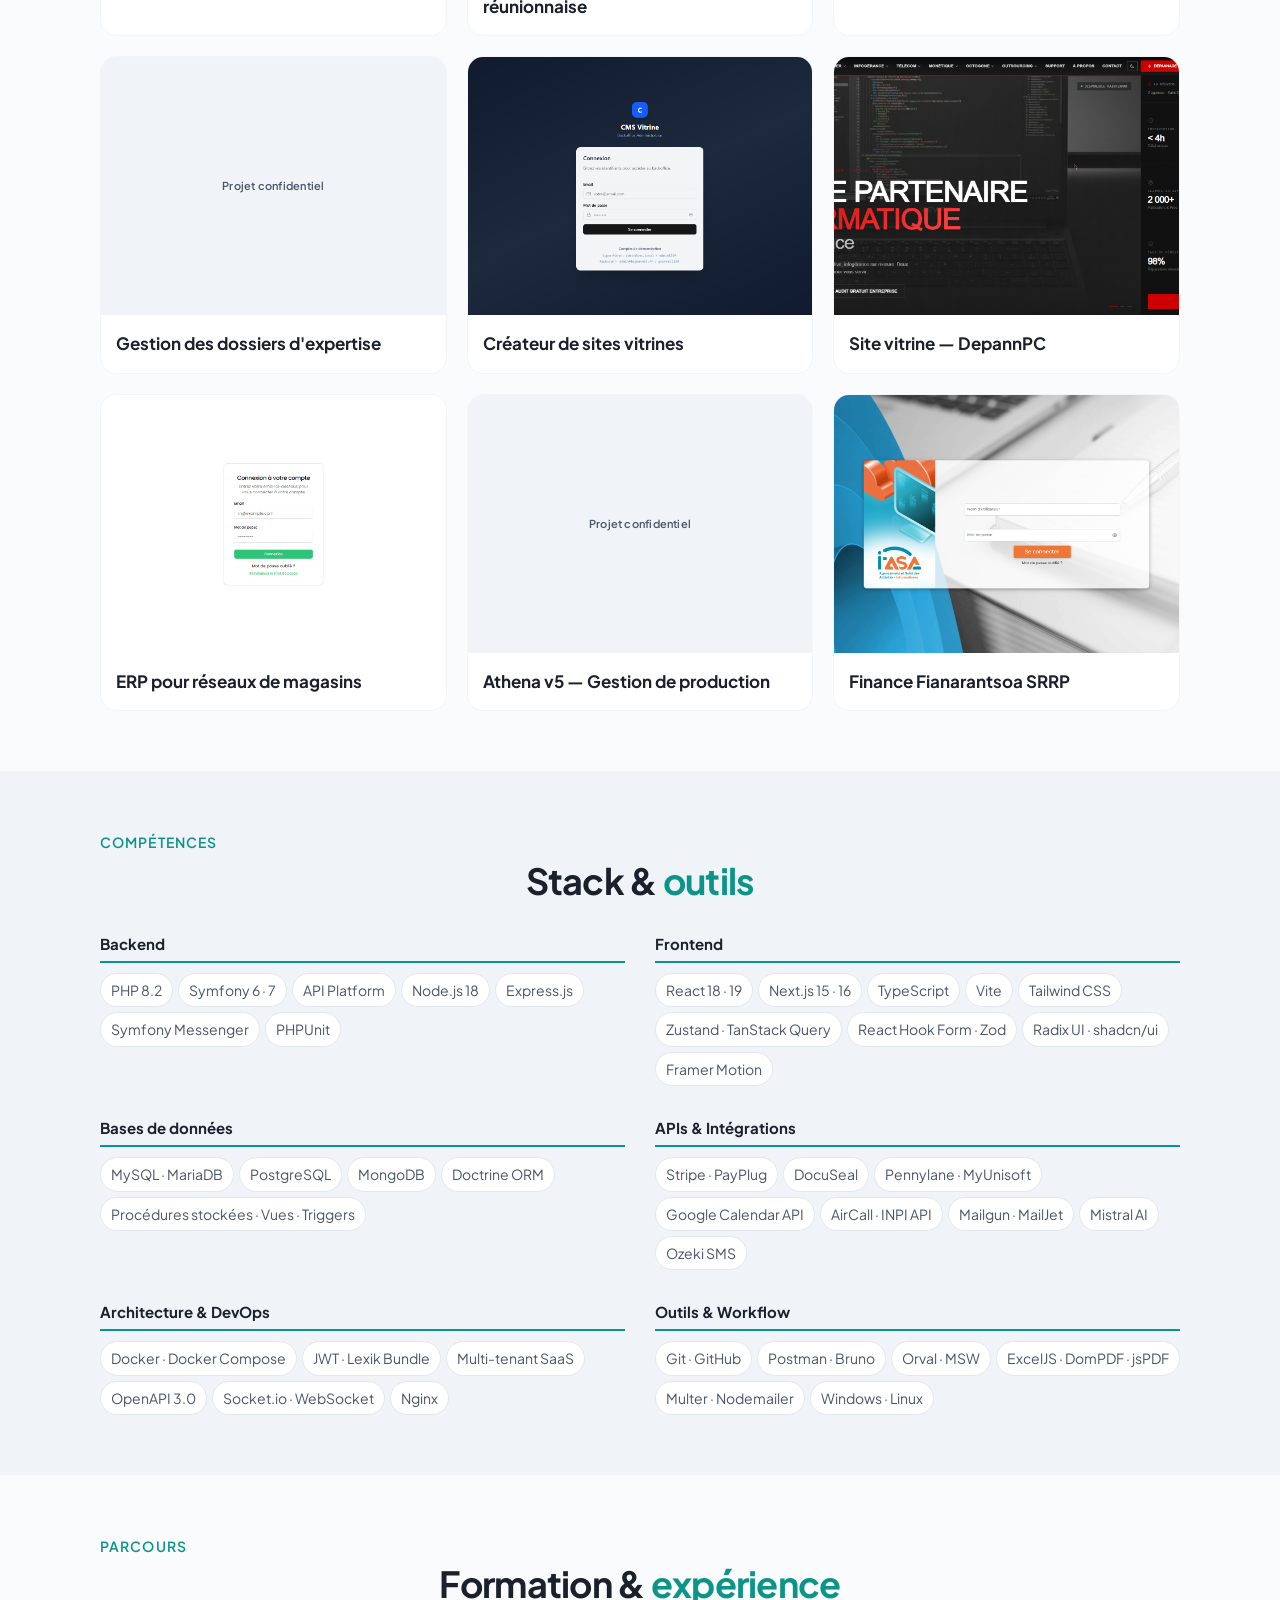
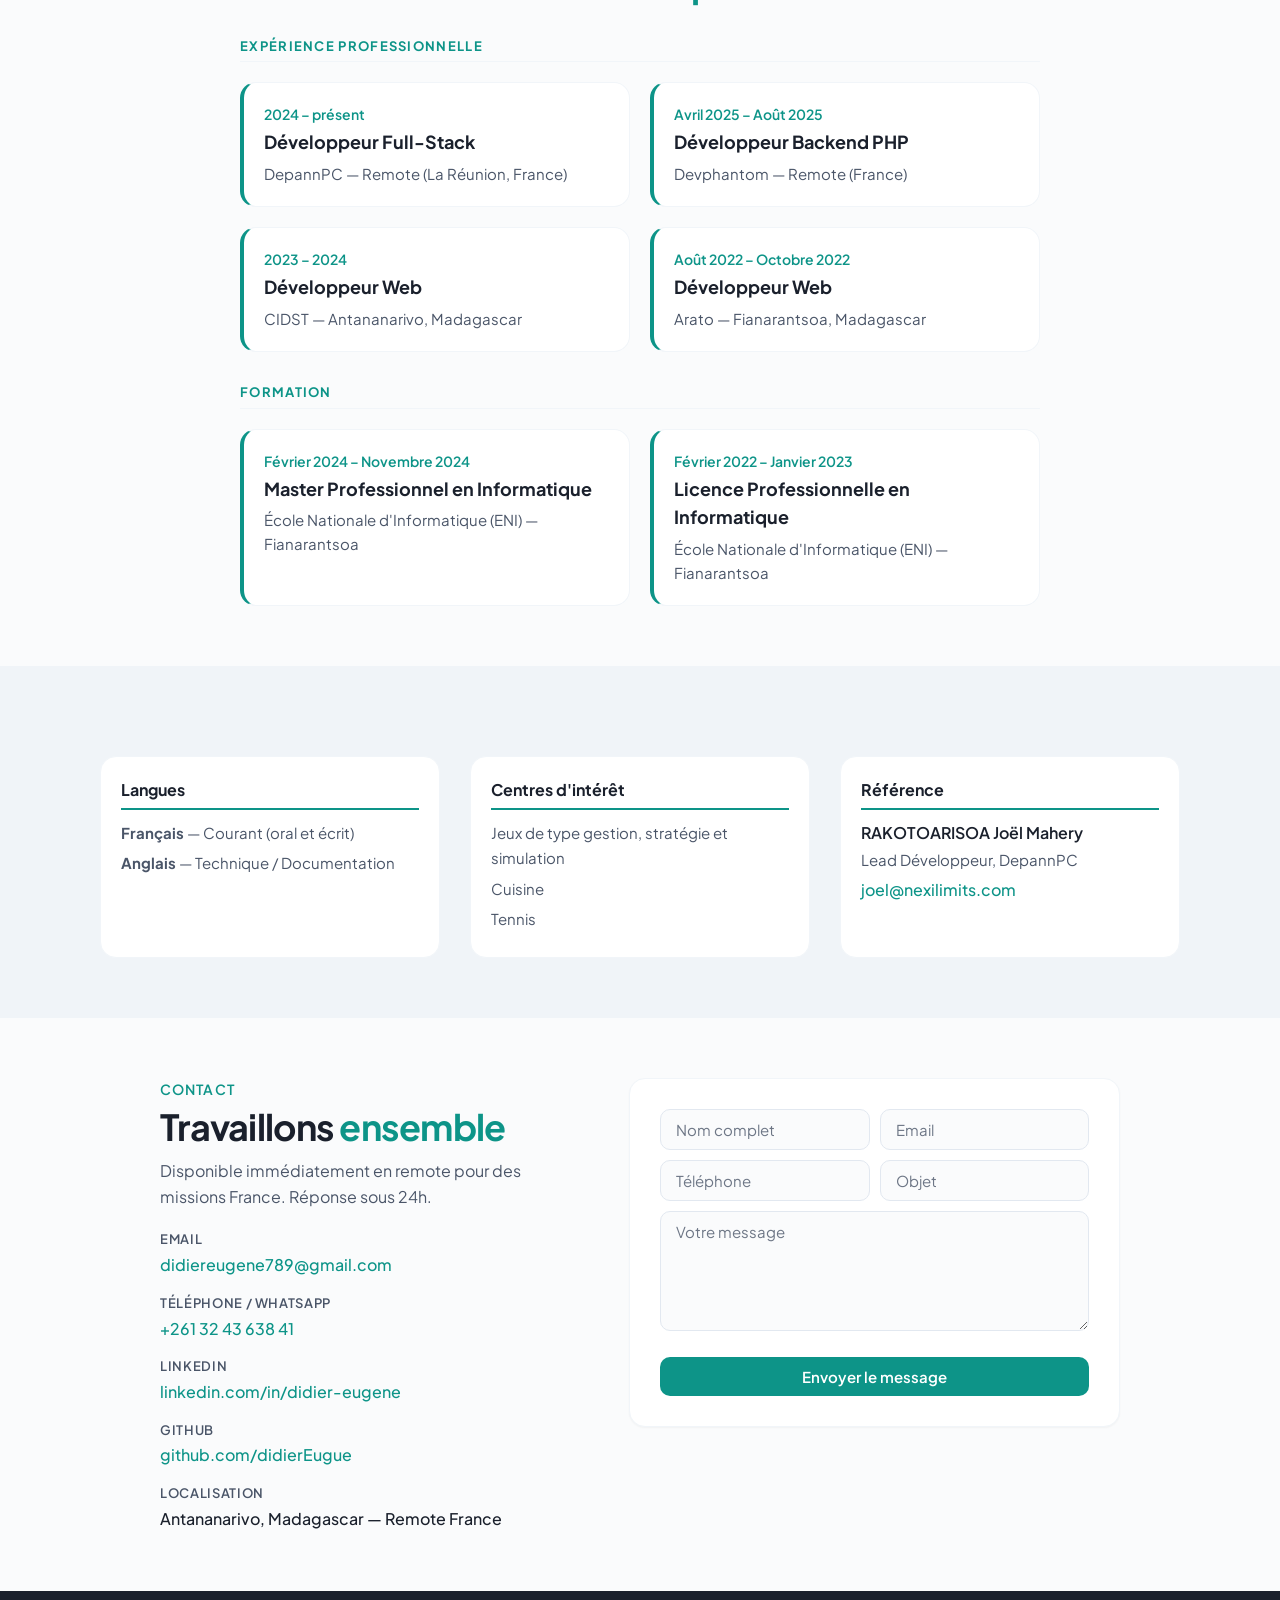
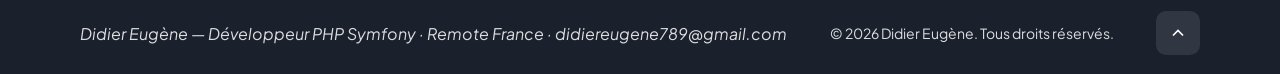
==== commit 1dd7781f: "update v3 full" ====
--- a/index.html
+++ b/index.html
@@ -9,14 +9,14 @@
     <meta name="description" content="Développeur PHP Symfony spécialisé API REST et SaaS multi-tenant. 14 projets livrés : ERP, e-commerce, plateformes métier. Symfony 7, React 19, Next.js 16, TypeScript. Disponible remote pour équipes françaises.">
     <meta name="author" content="Didier Eugène">
     <meta name="robots" content="index, follow">
-    <link rel="canonical" href="https://VOTRE_URL">
+    <link rel="canonical" href="https://didier.nexilimits.com">
 
     <!-- Open Graph -->
     <meta property="og:type" content="website">
-    <meta property="og:url" content="https://VOTRE_URL">
+    <meta property="og:url" content="https://didier.nexilimits.com">
     <meta property="og:title" content="Didier Eugène — Développeur PHP Symfony 7 · Full-Stack React">
     <meta property="og:description" content="Développeur PHP Symfony spécialisé API REST et SaaS multi-tenant. 14 projets livrés. Symfony 7, React 19, Next.js 16, TypeScript. Remote France.">
-    <meta property="og:image" content="https://didier.nexilimits.comimages/og-cover.png">
+    <meta property="og:image" content="https://didier.nexilimits.com/images/og-image.png">
     <meta property="og:locale" content="fr_FR">
     <meta property="og:site_name" content="Portfolio Didier Eugène">
 
@@ -24,7 +24,7 @@
     <meta name="twitter:card" content="summary_large_image">
     <meta name="twitter:title" content="Didier Eugène — Développeur PHP Symfony 7 · Full-Stack React">
     <meta name="twitter:description" content="Développeur PHP Symfony spécialisé API REST et SaaS multi-tenant. 14 projets livrés. Symfony 7, React 19, Next.js 16. Remote France.">
-    <meta name="twitter:image" content="https://didier.nexilimits.comimages/og-cover.png">
+    <meta name="twitter:image" content="https://didier.nexilimits.com/images/og-image.png">
 
     <!-- Favicon -->
     <link rel="icon" href="images/nexilimits.png" type="image/png">
@@ -33,8 +33,9 @@
     <link rel="preconnect" href="https://fonts.googleapis.com">
     <link rel="preconnect" href="https://fonts.gstatic.com" crossorigin>
     <link rel="dns-prefetch" href="https://cdn.jsdelivr.net">
-    <link rel="preload" href="images/img-.png" as="image">
-    <link href="https://fonts.googleapis.com/css2?family=Plus+Jakarta+Sans:ital,wght@0,400;0,500;0,600;0,700;1,400&display=swap" rel="stylesheet">
+    <link rel="preload" href="images/img-.png" as="image" fetchpriority="high">
+    <link rel="preload" href="https://fonts.googleapis.com/css2?family=Plus+Jakarta+Sans:ital,wght@0,400;0,500;0,600;0,700;1,400&display=swap" as="style" onload="this.onload=null;this.rel='stylesheet'">
+    <noscript><link href="https://fonts.googleapis.com/css2?family=Plus+Jakarta+Sans:ital,wght@0,400;0,500;0,600;0,700;1,400&display=swap" rel="stylesheet"></noscript>
     <link rel="stylesheet" href="style.css">
 
     <!-- Données structurées JSON-LD -->
@@ -45,7 +46,7 @@
       "name": "Didier Eugène",
       "jobTitle": "Développeur PHP Symfony · Full-Stack React",
       "description": "Développeur PHP Symfony spécialisé API REST et SaaS multi-tenant. 14 projets livrés pour des équipes françaises en remote depuis Madagascar.",
-      "url": "https://VOTRE_URL",
+      "url": "https://didier.nexilimits.com",
       "email": "didiereugene789@gmail.com",
       "telephone": "+261324363841",
       "sameAs": [
@@ -77,7 +78,7 @@
 
     <header class="header" role="banner">
         <div class="header-inner">
-            <a href="#" class="logo" aria-label="Accueil"><img src="images/nexilimits.png" alt="Logo" class="logo-img"></a>
+            <a href="#" class="logo" aria-label="Accueil"><img src="images/nexilimits.png" alt="Logo" class="logo-img" width="40" height="40"></a>
             <button type="button" class="menu-toggle" id="menu-toggle" aria-expanded="false" aria-controls="nav-mobile" aria-label="Ouvrir le menu">
                 <span class="menu-toggle-bar"></span>
                 <span class="menu-toggle-bar"></span>
@@ -88,6 +89,9 @@
                     <li><a href="#accueil" class="nav-link active">Accueil</a></li>
                     <li><a href="#apropos" class="nav-link">À propos</a></li>
                     <li><a href="#services" class="nav-link">Services</a></li>
+                    <li><a href="#demarche" class="nav-link">Démarche</a></li>
+                    <li><a href="#methodes" class="nav-link">Méthodes</a></li>
+                    <li><a href="#cas" class="nav-link">Cas d'usage</a></li>
                     <li><a href="#projets" class="nav-link">Projets</a></li>
                     <li><a href="#competences" class="nav-link">Compétences</a></li>
                     <li><a href="#formation" class="nav-link">Formation</a></li>
@@ -104,6 +108,9 @@
                 <li><a href="#accueil" class="nav-mobile-link">Accueil</a></li>
                 <li><a href="#apropos" class="nav-mobile-link">À propos</a></li>
                 <li><a href="#services" class="nav-mobile-link">Services</a></li>
+                <li><a href="#demarche" class="nav-mobile-link">Démarche</a></li>
+                <li><a href="#methodes" class="nav-mobile-link">Méthodes</a></li>
+                <li><a href="#cas" class="nav-mobile-link">Cas d'usage</a></li>
                 <li><a href="#projets" class="nav-mobile-link">Projets</a></li>
                 <li><a href="#competences" class="nav-mobile-link">Compétences</a></li>
                 <li><a href="#formation" class="nav-mobile-link">Formation</a></li>
@@ -116,7 +123,7 @@
         <section class="hero" id="accueil" aria-labelledby="hero-title">
             <div class="hero-inner">
                 <div class="hero-content">
-                    <span class="hero-badge">Disponible — Remote</span>
+                    <span class="hero-badge">Disponible immédiatement — Remote</span>
                     <p class="hero-label">Bonjour, je suis</p>
                     <h1 id="hero-title" class="hero-title">Didier <span class="hero-title-accent">Eugène</span></h1>
                     <p class="hero-subtitle">Je suis <span class="typed-wrap"><span class="multiple-text" aria-live="polite"></span></span></p>
@@ -154,7 +161,7 @@
                 </div>
                 <div class="hero-visual">
                     <div class="hero-image-wrap">
-                        <img src="images/img-.png" alt="Didier Eugène, développeur PHP Symfony Full-Stack" class="hero-image" width="400" height="400" decoding="async">
+                        <img src="images/img-.png" alt="Didier Eugène, développeur PHP Symfony Full-Stack" class="hero-image" width="400" height="400" decoding="async" loading="eager" fetchpriority="high">
                     </div>
                 </div>
             </div>
@@ -164,7 +171,7 @@
             <div class="container">
                 <div class="section-grid section-grid--about">
                     <div class="about-visual">
-                        <img src="images/img 3.png" alt="Didier Eugène développeur backend Symfony et React" width="480" height="480" decoding="async" class="about-image">
+                        <img src="images/img 3.png" alt="Didier Eugène développeur backend Symfony et React" width="480" height="480" decoding="async" loading="lazy" class="about-image">
                     </div>
                     <div class="about-content">
                         <p class="section-label">À propos</p>
@@ -236,7 +243,283 @@
             </div>
         </section>
 
-        <section class="section section--alt" id="projets" aria-labelledby="section-projets-title">
+        <section class="section section--alt" id="demarche" aria-labelledby="section-demarche-title">
+            <div class="container">
+                <p class="section-label">Ma démarche</p>
+                <h2 id="section-demarche-title" class="section-title section-title--center">Comment je <span class="text-accent">travaille</span></h2>
+                <p class="process-intro">Du brief initial à la livraison : une méthode éprouvée sur 14 projets.</p>
+                <div class="process-grid">
+                    <div class="process-step">
+                        <span class="process-step-num" aria-hidden="true">01</span>
+                        <h3 class="process-step-title">Analyse métier</h3>
+                        <p class="process-step-desc">Compréhension du besoin, audit de l'existant, cartographie des flux — avant d'écrire une ligne de code.</p>
+                    </div>
+                    <div class="process-step">
+                        <span class="process-step-num" aria-hidden="true">02</span>
+                        <h3 class="process-step-title">Conception API</h3>
+                        <p class="process-step-desc">Modélisation des entités, design des endpoints REST, contrat OpenAPI défini en amont du développement.</p>
+                    </div>
+                    <div class="process-step">
+                        <span class="process-step-num" aria-hidden="true">03</span>
+                        <h3 class="process-step-title">Dev + tests</h3>
+                        <p class="process-step-desc">PHPUnit, tests d'intégration, revue de code — chaque fonctionnalité livrée avec sa couverture de tests.</p>
+                    </div>
+                    <div class="process-step">
+                        <span class="process-step-num" aria-hidden="true">04</span>
+                        <h3 class="process-step-title">Déploiement Docker</h3>
+                        <p class="process-step-desc">Conteneurisation, variables d'environnement sécurisées, déploiement staging puis production sans interruption.</p>
+                    </div>
+                    <div class="process-step">
+                        <span class="process-step-num" aria-hidden="true">05</span>
+                        <h3 class="process-step-title">Livraison + documentation</h3>
+                        <p class="process-step-desc">Documentation OpenAPI complète, handover technique, formation équipe si besoin — le projet ne meurt pas à la mise en prod.</p>
+                    </div>
+                </div>
+            </div>
+        </section>
+
+        <section class="section" id="methodes" aria-labelledby="section-methodes-title">
+            <div class="container">
+                <p class="section-label">Organisation</p>
+                <h2 id="section-methodes-title" class="section-title section-title--center">Méthodes & <span class="text-accent">philosophie</span></h2>
+                <div class="methodes-grid">
+
+                    <div class="methode-card">
+                        <h3 class="methode-card-title">Technique Pomodoro</h3>
+                        <p class="methode-card-desc">Sessions découpées en blocs de concentration intense — livrer sans s'épuiser, maintenir la qualité sur la durée.</p>
+                        <div class="pomodoro-track">
+                            <div class="pomodoro-block pomodoro-block--work">
+                                <span class="pomodoro-time">25 min</span>
+                                <span class="pomodoro-label">Focus</span>
+                            </div>
+                            <div class="pomodoro-block pomodoro-block--break">
+                                <span class="pomodoro-time">5 min</span>
+                                <span class="pomodoro-label">Pause</span>
+                            </div>
+                            <div class="pomodoro-block pomodoro-block--long">
+                                <span class="pomodoro-time">30 min</span>
+                                <span class="pomodoro-label">Grande pause × 4</span>
+                            </div>
+                        </div>
+                    </div>
+
+                    <div class="methode-card">
+                        <h3 class="methode-card-title">Cadran d'Eisenhower</h3>
+                        <p class="methode-card-desc">Chaque tâche classée selon urgence et importance — zéro oubli, zéro fausse urgence.</p>
+                        <div class="eisenhower-matrix">
+                            <div class="eis-labels">
+                                <span class="eis-axis-label">Urgent</span>
+                                <span class="eis-axis-label">Non urgent</span>
+                            </div>
+                            <div class="eis-grid">
+                                <div class="eis-cell eis-cell--q1">
+                                    <span class="eis-q">Q1</span>
+                                    <span class="eis-action">Faire maintenant</span>
+                                    <span class="eis-hint">Urgent + Important</span>
+                                </div>
+                                <div class="eis-cell eis-cell--q2">
+                                    <span class="eis-q">Q2</span>
+                                    <span class="eis-action">Planifier</span>
+                                    <span class="eis-hint">Important, non urgent</span>
+                                </div>
+                                <div class="eis-cell eis-cell--q3">
+                                    <span class="eis-q">Q3</span>
+                                    <span class="eis-action">Déléguer</span>
+                                    <span class="eis-hint">Urgent, non important</span>
+                                </div>
+                                <div class="eis-cell eis-cell--q4">
+                                    <span class="eis-q">Q4</span>
+                                    <span class="eis-action">Éliminer</span>
+                                    <span class="eis-hint">Ni urgent ni important</span>
+                                </div>
+                            </div>
+                        </div>
+                    </div>
+
+                    <div class="methode-card methode-card--credo">
+                        <h3 class="methode-card-title">Credo développeur</h3>
+                        <ul class="credo-list">
+                            <li>Comprendre le besoin avant d'ouvrir l'IDE</li>
+                            <li>Code simple > code brillant</li>
+                            <li>Documenter le <em>pourquoi</em>, pas le <em>quoi</em></li>
+                            <li>Un MVP fonctionnel vaut mieux qu'une architecture parfaite sur papier</li>
+                            <li>Chaque bug est une occasion d'apprendre — pas une honte à cacher</li>
+                        </ul>
+                    </div>
+
+                </div>
+            </div>
+        </section>
+
+        <section class="section section--alt" id="cas" aria-labelledby="section-cas-title">
+            <div class="container">
+                <p class="section-label">Études de cas</p>
+                <h2 id="section-cas-title" class="section-title section-title--center">Quatre défis, <span class="text-accent">quatre solutions</span></h2>
+                <p class="cases-intro">Ce que les projets ne montrent pas : le raisonnement derrière les choix techniques.</p>
+
+                <div class="cases">
+
+                    <article class="case">
+                        <div class="case-header">
+                            <span class="case-number" aria-hidden="true">01</span>
+                            <div class="case-meta">
+                                <h3 class="case-title">Backoffice Supreme — SaaS de création de sites vitrines</h3>
+                                <span class="case-badge">Symfony 7 · Next.js · Multi-tenant · shadcn/ui</span>
+                            </div>
+                        </div>
+                        <div class="case-body">
+                            <div class="case-challenge">
+                                <span class="case-block-label">Le défi</span>
+                                <p>Permettre à des professionnels sans compétences techniques de créer et gérer leur site vitrine via un backoffice moderne — sans exposer la structure interne, sans qu'un client puisse accéder à l'espace d'un autre, et sans nouvelle table en base à chaque nouveau type de section.</p>
+                            </div>
+                            <div class="case-approach">
+                                <span class="case-block-label">Approche technique</span>
+                                <ul class="case-decisions">
+                                    <li>Isolation multi-tenant par TenantVoter Symfony — vérification automatique à chaque requête</li>
+                                    <li>Token JWT enrichi avec profil + espace client dès la connexion (zéro appel supplémentaire)</li>
+                                    <li>Sections en données flexibles (JSON) — 14 types de blocs ajoutables sans modifier le schéma BDD</li>
+                                    <li>Réorganisation par glisser-déposer (dnd-kit) + 3 à 6 variantes visuelles par section</li>
+                                </ul>
+                            </div>
+                            <div class="case-metrics" aria-label="Résultats">
+                                <div class="case-metric">
+                                    <span class="case-metric-value">14</span>
+                                    <span class="case-metric-label">types de sections</span>
+                                </div>
+                                <div class="case-metric">
+                                    <span class="case-metric-value">3</span>
+                                    <span class="case-metric-label">niveaux de permission</span>
+                                </div>
+                                <div class="case-metric">
+                                    <span class="case-metric-value">0</span>
+                                    <span class="case-metric-label">migration BDD pour un nouveau bloc</span>
+                                </div>
+                            </div>
+                        </div>
+                    </article>
+
+                    <article class="case">
+                        <div class="case-header">
+                            <span class="case-number" aria-hidden="true">02</span>
+                            <div class="case-meta">
+                                <h3 class="case-title">Bourbon Palto — Migration e-commerce sans perte</h3>
+                                <span class="case-badge">PrestaShop → React · Node.js · MongoDB</span>
+                            </div>
+                        </div>
+                        <div class="case-body">
+                            <div class="case-challenge">
+                                <span class="case-block-label">Le défi</span>
+                                <p>8 ans d'historique PrestaShop à migrer vers une nouvelle plateforme sans interrompre la boutique, sans perdre un seul client ni une seule commande. Les structures de données source et cible sont incompatibles — chaque table exige une transformation.</p>
+                            </div>
+                            <div class="case-approach">
+                                <span class="case-block-label">Approche technique</span>
+                                <ul class="case-decisions">
+                                    <li>Scripts Node.js dédiés par table (24 tables PrestaShop/Kerawen transformées)</li>
+                                    <li>Index optimisés, schéma MongoDB dénormalisé et accès directs sans ORM — gain de −60% sur les temps de requête</li>
+                                    <li>Cache localStorage deux niveaux côté React (filtres 30 min / produits 10 min)</li>
+                                    <li>Normalisation des variantes couleurs vers codes hex + dédoublonnage produits</li>
+                                </ul>
+                            </div>
+                            <div class="case-metrics" aria-label="Résultats">
+                                <div class="case-metric">
+                                    <span class="case-metric-value">−60%</span>
+                                    <span class="case-metric-label">temps de requête</span>
+                                </div>
+                                <div class="case-metric">
+                                    <span class="case-metric-value">1M+</span>
+                                    <span class="case-metric-label">enregistrements migrés</span>
+                                </div>
+                                <div class="case-metric">
+                                    <span class="case-metric-value">8 538</span>
+                                    <span class="case-metric-label">clients préservés</span>
+                                </div>
+                            </div>
+                        </div>
+                    </article>
+
+                    <article class="case">
+                        <div class="case-header">
+                            <span class="case-number" aria-hidden="true">03</span>
+                            <div class="case-meta">
+                                <h3 class="case-title">Octogone ERP — Caisse certifiée & multi-sites</h3>
+                                <span class="case-badge">Node.js · React · MongoDB · PWA</span>
+                            </div>
+                        </div>
+                        <div class="case-body">
+                            <div class="case-challenge">
+                                <span class="case-block-label">Le défi</span>
+                                <p>Un réseau de magasins multi-sites a besoin d'une caisse conforme à la réglementation anti-fraude TVA française : chaque transaction signée numériquement, archives inaltérables — le tout accessible sur mobile sans installation, y compris sans connexion internet.</p>
+                            </div>
+                            <div class="case-approach">
+                                <span class="case-block-label">Approche technique</span>
+                                <ul class="case-decisions">
+                                    <li>Chaîne cryptographique HMAC-SHA256 sur chaque ticket — intégrité garantie pour contrôle fiscal</li>
+                                    <li>Accès MongoDB sans ORM via utilitaire maison (performances sur agrégations à fort volume)</li>
+                                    <li>Calculs monétaires en Decimal128 pour éviter les erreurs d'arrondi en caisse</li>
+                                    <li>PWA Workbox + IndexedDB — installable sur mobile et desktop, mode hors-ligne partiel</li>
+                                </ul>
+                            </div>
+                            <div class="case-metrics" aria-label="Résultats">
+                                <div class="case-metric">
+                                    <span class="case-metric-value">42</span>
+                                    <span class="case-metric-label">modules API</span>
+                                </div>
+                                <div class="case-metric">
+                                    <span class="case-metric-value">X/Z</span>
+                                    <span class="case-metric-label">rapports caisse + traçabilité fiscale</span>
+                                </div>
+                                <div class="case-metric">
+                                    <span class="case-metric-value">PWA</span>
+                                    <span class="case-metric-label">offline mobile + desktop</span>
+                                </div>
+                            </div>
+                        </div>
+                    </article>
+
+                    <article class="case">
+                        <div class="case-header">
+                            <span class="case-number" aria-hidden="true">04</span>
+                            <div class="case-meta">
+                                <h3 class="case-title">Sekologia — LMS multi-tenant pour écoles malgaches</h3>
+                                <span class="case-badge">React 19 · Symfony 7 · TypeScript strict · Multi-tenant</span>
+                            </div>
+                        </div>
+                        <div class="case-body">
+                            <div class="case-challenge">
+                                <span class="case-block-label">Le défi</span>
+                                <p>Projet personnel : concevoir un LMS multi-tenant full-stack pour écoles malgaches — 8 profils utilisateurs distincts (élève, enseignant, parent, finance…), backend Symfony 7.3 avec base de données isolée par établissement, et frontend développable indépendamment du backend.</p>
+                            </div>
+                            <div class="case-approach">
+                                <span class="case-block-label">Approche technique</span>
+                                <ul class="case-decisions">
+                                    <li>Multi-tenant par base de données isolée (Symfony 7.3) — provisioning automatique d'une MariaDB dédiée par établissement, 12 migrations versionnées (V001–V012)</li>
+                                    <li>Mock Service Worker (MSW) — frontend développable sans backend réel : API simulée avec 8 comptes de test couvrant tous les rôles</li>
+                                    <li>TypeScript strict + Orval — clients API TypeScript auto-générés depuis la spec OpenAPI Symfony, zéro <code>any</code>, zéro drift</li>
+                                    <li>Session JWT en localStorage + 2FA email super admin — déconnexion automatique sur expiration ou réponse 401</li>
+                                </ul>
+                            </div>
+                            <div class="case-metrics" aria-label="Résultats">
+                                <div class="case-metric">
+                                    <span class="case-metric-value">8</span>
+                                    <span class="case-metric-label">profils utilisateurs</span>
+                                </div>
+                                <div class="case-metric">
+                                    <span class="case-metric-value">255</span>
+                                    <span class="case-metric-label">routes API (Symfony)</span>
+                                </div>
+                                <div class="case-metric">
+                                    <span class="case-metric-value">12</span>
+                                    <span class="case-metric-label">migrations tenant versionnées</span>
+                                </div>
+                            </div>
+                        </div>
+                    </article>
+
+                </div>
+            </div>
+        </section>
+
+        <section class="section" id="projets" aria-labelledby="section-projets-title">
             <div class="container">
                 <p class="section-label">Projets</p>
                 <h2 id="section-projets-title" class="section-title section-title--center">Réalisations <span class="text-accent">récentes</span></h2>
@@ -246,7 +529,7 @@
                             <img src="images/sekologia_1.png" alt="Sekologia – plateforme LMS multi-tenant pour établissements scolaires de Madagascar, React TypeScript" width="400" height="280" loading="lazy">
                             <div class="project-card-overlay">
                                 <span class="project-tag">React · TypeScript</span>
-                                <p class="project-desc">Plateforme de gestion scolaire multi-établissements pour écoles de Madagascar. Cours, notes, présences, 9 profils utilisateurs.</p>
+                                <p class="project-desc">LMS multi-tenant pour écoles de Madagascar. Cours, quiz, notes, présences, bulletins — 8 profils utilisateurs, Symfony 7 + React 19.</p>
                                 <button type="button" class="project-link project-link-btn" data-project-id="sekologia" aria-label="Voir les détails du projet Sekologia">Voir le projet</button>
                             </div>
                         </div>
@@ -384,6 +667,19 @@
                             <h3 class="project-card-title">Créateur de sites vitrines</h3>
                         </div>
                     </article>
+                    <article class="project-card" data-project-id="depannpc-vitrine">
+                        <div class="project-card-image">
+                            <img src="images/dpc_1.png" alt="Site vitrine DepannPC — Next.js 15, chatbot FAQ BM25 client-side, PWA, SEO local La Réunion" width="400" height="280" loading="lazy">
+                            <div class="project-card-overlay">
+                                <span class="project-tag">Next.js 15 · TypeScript</span>
+                                <p class="project-desc">Site vitrine corporate avec chatbot FAQ 100% client-side (BM25 + TF-IDF), PWA installable, SEO local optimisé Saint-Denis / Saint-Pierre.</p>
+                                <button type="button" class="project-link project-link-btn" data-project-id="depannpc-vitrine" aria-label="Voir les détails du projet DepannPC Site Vitrine">Voir le projet</button>
+                            </div>
+                        </div>
+                        <div class="project-card-body">
+                            <h3 class="project-card-title">Site vitrine — DepannPC</h3>
+                        </div>
+                    </article>
                     <article class="project-card" data-project-id="octogone">
                         <div class="project-card-image">
                             <img src="images/sox0.png" alt="Octogone ERP – logiciel de gestion complet pour réseaux de magasins et dépôts, Node.js React MongoDB" width="400" height="280" loading="lazy">
@@ -427,7 +723,7 @@
             </div>
         </section>
 
-        <section class="section" id="competences" aria-labelledby="section-competences-title">
+        <section class="section section--alt" id="competences" aria-labelledby="section-competences-title">
             <div class="container">
                 <p class="section-label">Compétences</p>
                 <h2 id="section-competences-title" class="section-title section-title--center">Stack & <span class="text-accent">outils</span></h2>
@@ -436,7 +732,7 @@
                         <h3 class="skills-group-title">Backend</h3>
                         <ul class="skills-tags">
                             <li>PHP 8.2</li>
-                            <li>Symfony 5 · 6 · 7</li>
+                            <li>Symfony 6 · 7</li>
                             <li>API Platform</li>
                             <li>Node.js 18</li>
                             <li>Express.js</li>
@@ -453,6 +749,8 @@
                             <li>Vite</li>
                             <li>Tailwind CSS</li>
                             <li>Zustand · TanStack Query</li>
+                            <li>React Hook Form · Zod</li>
+                            <li>Radix UI · shadcn/ui</li>
                             <li>Framer Motion</li>
                         </ul>
                     </div>
@@ -495,6 +793,9 @@
                         <ul class="skills-tags">
                             <li>Git · GitHub</li>
                             <li>Postman · Bruno</li>
+                            <li>Orval · MSW</li>
+                            <li>ExcelJS · DomPDF · jsPDF</li>
+                            <li>Multer · Nodemailer</li>
                             <li>Windows · Linux</li>
                         </ul>
                     </div>
@@ -502,33 +803,55 @@
             </div>
         </section>
 
-        <section class="section section--alt" id="formation" aria-labelledby="section-formation-title">
+        <section class="section" id="formation" aria-labelledby="section-formation-title">
             <div class="container">
                 <p class="section-label">Parcours</p>
-                <h2 id="section-formation-title" class="section-title section-title--center">Formation <span class="text-accent">académique</span></h2>
+                <h2 id="section-formation-title" class="section-title section-title--center">Formation & <span class="text-accent">expérience</span></h2>
                 <div class="formation-timeline">
+                    <div class="formation-group-label">Expérience professionnelle</div>
+                    <article class="formation-item">
+                        <div class="formation-period">2024 – présent</div>
+                        <h3 class="formation-diploma">Développeur Full-Stack</h3>
+                        <p class="formation-school">DepannPC — Remote (La Réunion, France)</p>
+                    </article>
+                    <article class="formation-item">
+                        <div class="formation-period">Avril 2025 – Août 2025</div>
+                        <h3 class="formation-diploma">Développeur Backend PHP</h3>
+                        <p class="formation-school">Devphantom — Remote (France)</p>
+                    </article>
+                    <article class="formation-item">
+                        <div class="formation-period">2023 – 2024</div>
+                        <h3 class="formation-diploma">Développeur Web</h3>
+                        <p class="formation-school">CIDST — Antananarivo, Madagascar</p>
+                    </article>
+                    <article class="formation-item">
+                        <div class="formation-period">Août 2022 – Octobre 2022</div>
+                        <h3 class="formation-diploma">Développeur Web</h3>
+                        <p class="formation-school">Arato — Fianarantsoa, Madagascar</p>
+                    </article>
+                    <div class="formation-group-label">Formation</div>
                     <article class="formation-item">
                         <div class="formation-period">Février 2024 – Novembre 2024</div>
-                        <h3 class="formation-diploma">Master Professionnel</h3>
+                        <h3 class="formation-diploma">Master Professionnel en Informatique</h3>
                         <p class="formation-school">École Nationale d'Informatique (ENI) — Fianarantsoa</p>
                     </article>
                     <article class="formation-item">
                         <div class="formation-period">Février 2022 – Janvier 2023</div>
-                        <h3 class="formation-diploma">Licence Professionnelle</h3>
+                        <h3 class="formation-diploma">Licence Professionnelle en Informatique</h3>
                         <p class="formation-school">École Nationale d'Informatique (ENI) — Fianarantsoa</p>
                     </article>
                 </div>
             </div>
         </section>
 
-        <section class="section" id="langues-autres" aria-labelledby="section-langues-title">
+        <section class="section section--alt" id="langues-autres" aria-labelledby="section-langues-title">
             <div class="container">
                 <div class="langues-autres-grid">
                     <div class="langues-autres-block">
                         <h2 id="section-langues-title" class="langues-autres-title">Langues</h2>
                         <ul class="langues-list">
                             <li><strong>Français</strong> — Courant (oral et écrit)</li>
-                            <li><strong>Anglais</strong> — Basique</li>
+                            <li><strong>Anglais</strong> — Technique / Documentation</li>
                         </ul>
                     </div>
                     <div class="langues-autres-block">
@@ -549,21 +872,33 @@
             </div>
         </section>
 
-        <section class="section section--contact" id="contact" aria-labelledby="section-contact-title">
+        <section class="section" id="contact" aria-labelledby="section-contact-title">
             <div class="container">
                 <div class="contact-inner">
                     <div class="contact-info">
                         <p class="section-label">Contact</p>
                         <h2 id="section-contact-title" class="section-title">Travaillons <span class="text-accent">ensemble</span></h2>
-                        <p class="contact-intro">Une question, un projet ? N'hésitez pas à me contacter.</p>
+                        <p class="contact-intro">Disponible immédiatement en remote pour des missions France. Réponse sous 24h.</p>
                         <ul class="contact-details">
                             <li>
                                 <span class="contact-details-label">Email</span>
                                 <a href="mailto:didiereugene789@gmail.com">didiereugene789@gmail.com</a>
                             </li>
                             <li>
-                                <span class="contact-details-label">Téléphone</span>
-                                <a href="tel:+261324363841">+261 32 43 638 41</a>
+                                <span class="contact-details-label">Téléphone / WhatsApp</span>
+                                <a href="https://wa.me/261324363841" target="_blank" rel="noopener noreferrer">+261 32 43 638 41</a>
+                            </li>
+                            <li>
+                                <span class="contact-details-label">LinkedIn</span>
+                                <a href="https://www.linkedin.com/in/didier-eugene" target="_blank" rel="noopener noreferrer">linkedin.com/in/didier-eugene</a>
+                            </li>
+                            <li>
+                                <span class="contact-details-label">GitHub</span>
+                                <a href="https://github.com/didierEugue" target="_blank" rel="noopener noreferrer">github.com/didierEugue</a>
+                            </li>
+                            <li>
+                                <span class="contact-details-label">Localisation</span>
+                                <span style="font-size:1.6rem; font-weight:500; color:var(--color-text);">Antananarivo, Madagascar — Remote France</span>
                             </li>
                         </ul>
                     </div>
@@ -649,8 +984,8 @@
         <img id="lightbox-image" class="lightbox-image" src="" alt="">
     </div>
 
-    <script src="typed.umd.js"></script>
-    <script src="https://cdn.jsdelivr.net/npm/@emailjs/browser@4/dist/email.min.js"></script>
-    <script src="main.js"></script>
+    <script src="typed.umd.js" defer></script>
+    <script src="https://cdn.jsdelivr.net/npm/@emailjs/browser@4/dist/email.min.js" defer></script>
+    <script src="main.js" defer></script>
 </body>
 </html>
--- a/style.css
+++ b/style.css
@@ -1,6 +1,390 @@
 /* ============================================
    Portfolio Didier Eugène — Refonte professionnelle
    ============================================ */
+
+/* ---------- Process / Démarche ---------- */
+
+.process-intro {
+    text-align: center;
+    color: var(--color-text-muted);
+    font-size: 1.7rem;
+    max-width: 58ch;
+    margin: -0.8rem auto var(--space-3xl);
+}
+
+.process-grid {
+    display: flex;
+    flex-wrap: wrap;
+    justify-content: center;
+    gap: var(--space-lg);
+}
+
+.process-step {
+    flex: 1 1 280px;
+    max-width: 360px;
+    background: var(--color-surface);
+    border: 1px solid var(--color-border);
+    border-left: 3px solid var(--color-accent);
+    border-radius: var(--radius-lg);
+    padding: var(--space-xl) var(--space-xl) var(--space-xl) calc(var(--space-xl) - 3px);
+    position: relative;
+    transition: box-shadow var(--transition), border-color var(--transition);
+}
+
+.process-step:hover {
+    box-shadow: var(--shadow-md);
+    border-left-color: var(--color-accent);
+    border-color: rgba(13, 148, 136, 0.2);
+}
+
+.process-step-num {
+    position: absolute;
+    top: var(--space-md);
+    right: var(--space-lg);
+    font-size: 3.8rem;
+    font-weight: 800;
+    color: var(--color-accent);
+    opacity: 0.1;
+    letter-spacing: -0.05em;
+    line-height: 1;
+    font-variant-numeric: tabular-nums;
+}
+
+.process-step-title {
+    font-size: 1.65rem;
+    font-weight: 700;
+    color: var(--color-text);
+    margin-bottom: var(--space-sm);
+    letter-spacing: -0.02em;
+    padding-right: var(--space-2xl);
+}
+
+.process-step-desc {
+    font-size: 1.4rem;
+    color: var(--color-text-muted);
+    line-height: 1.65;
+}
+
+/* ---------- Méthodes & Philosophie ---------- */
+
+.methodes-grid {
+    display: grid;
+    grid-template-columns: repeat(3, 1fr);
+    gap: var(--space-xl);
+    margin-top: var(--space-2xl);
+}
+
+.methode-card {
+    background: var(--color-surface);
+    border: 1px solid var(--color-border-light);
+    border-radius: var(--radius-lg);
+    padding: var(--space-2xl);
+    display: flex;
+    flex-direction: column;
+    gap: var(--space-lg);
+}
+
+.methode-card-title {
+    font-size: 1.8rem;
+    font-weight: 700;
+    color: var(--color-text);
+    padding-bottom: var(--space-sm);
+    border-bottom: 2px solid var(--color-accent);
+}
+
+.methode-card-desc {
+    font-size: 1.45rem;
+    color: var(--color-text-muted);
+    line-height: 1.6;
+}
+
+/* Pomodoro */
+.pomodoro-track {
+    display: flex;
+    align-items: stretch;
+    border-radius: var(--radius-md);
+    overflow: hidden;
+    border: 1px solid var(--color-border);
+    margin-top: auto;
+}
+
+.pomodoro-block {
+    display: flex;
+    flex-direction: column;
+    align-items: center;
+    justify-content: center;
+    padding: var(--space-lg) var(--space-sm);
+    flex: 1;
+    gap: 0.3rem;
+}
+
+.pomodoro-block--work  { background: rgba(13, 148, 136, 0.1); }
+.pomodoro-block--break { background: rgba(34, 197, 94, 0.1); border-left: 1px solid var(--color-border); border-right: 1px solid var(--color-border); }
+.pomodoro-block--long  { background: rgba(99, 102, 241, 0.1); }
+
+.pomodoro-time {
+    font-size: 2rem;
+    font-weight: 800;
+    color: var(--color-text);
+    letter-spacing: -0.03em;
+}
+
+.pomodoro-label {
+    font-size: 1.15rem;
+    color: var(--color-text-muted);
+    font-weight: 500;
+    text-align: center;
+}
+
+/* Eisenhower */
+.eisenhower-matrix {
+    display: flex;
+    flex-direction: column;
+    gap: var(--space-xs);
+    margin-top: auto;
+}
+
+.eis-labels {
+    display: grid;
+    grid-template-columns: 1fr 1fr;
+    gap: 4px;
+}
+
+.eis-axis-label {
+    font-size: 1.05rem;
+    font-weight: 700;
+    text-transform: uppercase;
+    letter-spacing: 0.06em;
+    color: var(--color-text-muted);
+    text-align: center;
+}
+
+.eis-grid {
+    display: grid;
+    grid-template-columns: 1fr 1fr;
+    gap: 4px;
+}
+
+.eis-cell {
+    display: flex;
+    flex-direction: column;
+    gap: 0.2rem;
+    padding: var(--space-md);
+    border-radius: var(--radius-sm);
+}
+
+.eis-cell--q1 { background: rgba(239, 68, 68, 0.08); }
+.eis-cell--q2 { background: rgba(13, 148, 136, 0.08); }
+.eis-cell--q3 { background: rgba(245, 158, 11, 0.08); }
+.eis-cell--q4 { background: rgba(100, 116, 139, 0.08); }
+
+.eis-q {
+    font-size: 1rem;
+    font-weight: 700;
+    text-transform: uppercase;
+    letter-spacing: 0.06em;
+    color: var(--color-text-muted);
+}
+
+.eis-action {
+    font-size: 1.35rem;
+    font-weight: 700;
+    color: var(--color-text);
+}
+
+.eis-hint {
+    font-size: 1.15rem;
+    color: var(--color-text-muted);
+}
+
+/* Credo */
+.credo-list {
+    display: flex;
+    flex-direction: column;
+    gap: var(--space-md);
+}
+
+.credo-list li {
+    font-size: 1.5rem;
+    color: var(--color-text);
+    padding-left: 2.4rem;
+    position: relative;
+    line-height: 1.55;
+}
+
+.credo-list li::before {
+    content: '"';
+    position: absolute;
+    left: 0;
+    top: -0.15em;
+    font-size: 2.8rem;
+    font-weight: 800;
+    color: var(--color-accent);
+    opacity: 0.4;
+    line-height: 1;
+}
+
+/* ---------- Case Studies ---------- */
+
+.cases-intro {
+    text-align: center;
+    color: var(--color-text-muted);
+    font-size: 1.7rem;
+    max-width: 58ch;
+    margin: -0.8rem auto var(--space-3xl);
+}
+
+.cases {
+    display: grid;
+    grid-template-columns: 1fr 1fr;
+    gap: var(--space-xl);
+}
+
+.case {
+    border: 1px solid var(--color-border);
+    border-radius: var(--radius-lg);
+    background: var(--color-surface);
+    overflow: hidden;
+    transition: box-shadow var(--transition), border-color var(--transition);
+    display: flex;
+    flex-direction: column;
+}
+
+.case:hover {
+    box-shadow: var(--shadow-lg);
+    border-color: rgba(13, 148, 136, 0.25);
+}
+
+.case-header {
+    display: flex;
+    align-items: center;
+    gap: var(--space-lg);
+    padding: var(--space-lg) var(--space-2xl);
+    background: var(--color-bg-alt);
+    border-bottom: 1px solid var(--color-border-light);
+}
+
+.case-number {
+    font-size: 5.6rem;
+    font-weight: 800;
+    line-height: 1;
+    color: var(--color-accent);
+    opacity: 0.14;
+    letter-spacing: -0.05em;
+    flex-shrink: 0;
+    min-width: 7.5rem;
+    font-variant-numeric: tabular-nums;
+}
+
+.case-meta {
+    display: flex;
+    flex-direction: column;
+    gap: 0.6rem;
+}
+
+.case-title {
+    font-size: 1.85rem;
+    font-weight: 700;
+    color: var(--color-text);
+    letter-spacing: -0.02em;
+    line-height: 1.3;
+}
+
+.case-badge {
+    display: inline-flex;
+    width: fit-content;
+    font-size: 1.2rem;
+    font-weight: 600;
+    color: var(--color-accent);
+    background: var(--color-accent-light);
+    padding: 0.35rem 1rem;
+    border-radius: var(--radius-full);
+    letter-spacing: 0.01em;
+}
+
+.case-body {
+    display: flex;
+    flex-direction: column;
+    flex: 1;
+}
+
+.case-challenge {
+    padding: var(--space-xl) var(--space-2xl);
+    border-bottom: 1px solid var(--color-border-light);
+}
+
+.case-approach {
+    padding: var(--space-xl) var(--space-2xl);
+    border-bottom: 1px solid var(--color-border-light);
+    flex: 1;
+}
+
+.case-block-label {
+    display: block;
+    font-size: 1.1rem;
+    font-weight: 700;
+    text-transform: uppercase;
+    letter-spacing: 0.1em;
+    color: var(--color-text-muted);
+    margin-bottom: var(--space-md);
+}
+
+.case-challenge p {
+    font-size: 1.5rem;
+    line-height: 1.7;
+    color: var(--color-text-muted);
+}
+
+.case-decisions {
+    display: flex;
+    flex-direction: column;
+    gap: var(--space-sm);
+}
+
+.case-decisions li {
+    font-size: 1.45rem;
+    color: var(--color-text);
+    padding-left: 2rem;
+    position: relative;
+    line-height: 1.55;
+}
+
+.case-decisions li::before {
+    content: '→';
+    position: absolute;
+    left: 0;
+    color: var(--color-accent);
+    font-size: 1.2rem;
+    top: 0.05em;
+}
+
+.case-metrics {
+    display: flex;
+    align-items: center;
+    gap: var(--space-3xl);
+    padding: var(--space-lg) var(--space-2xl);
+    background: var(--color-accent-light);
+}
+
+.case-metric {
+    display: flex;
+    flex-direction: column;
+    gap: 0.2rem;
+}
+
+.case-metric-value {
+    font-size: 2.8rem;
+    font-weight: 800;
+    color: var(--color-accent);
+    letter-spacing: -0.04em;
+    line-height: 1;
+}
+
+.case-metric-label {
+    font-size: 1.25rem;
+    color: var(--color-text-muted);
+    font-weight: 500;
+}
 
 /* ---------- Variables & reset ---------- */
 :root {
@@ -259,7 +643,14 @@
 
 /* ---------- Sections ---------- */
 .section {
+    min-height: auto;
     padding: var(--space-4xl) 0;
+    display: flex;
+    align-items: center;
+}
+
+.section > .container {
+    width: 100%;
 }
 
 .section--alt {
@@ -805,10 +1196,10 @@
 
 /* ---------- Formation ---------- */
 .formation-timeline {
-    max-width: 560px;
+    max-width: 800px;
     margin: var(--space-2xl) auto 0;
-    display: flex;
-    flex-direction: column;
+    display: grid;
+    grid-template-columns: 1fr 1fr;
     gap: var(--space-xl);
 }
 
@@ -839,6 +1230,22 @@
     color: var(--color-text-muted);
 }
 
+.formation-group-label {
+    grid-column: 1 / -1;
+    font-size: 1.3rem;
+    font-weight: 700;
+    text-transform: uppercase;
+    letter-spacing: 0.1em;
+    color: var(--color-accent);
+    padding-bottom: var(--space-sm);
+    border-bottom: 1px solid var(--color-border-light);
+    margin-top: var(--space-md);
+}
+
+.formation-group-label:first-child {
+    margin-top: 0;
+}
+
 /* ---------- Langues & autres ---------- */
 .langues-autres-grid {
     display: grid;
@@ -899,10 +1306,6 @@
 }
 
 /* ---------- Contact ---------- */
-.section--contact {
-    background: var(--color-bg-alt);
-}
-
 .contact-inner {
     display: grid;
     grid-template-columns: 1fr 1.2fr;
@@ -1516,6 +1919,18 @@
     }
 
     .cards--four {
+        grid-template-columns: 1fr;
+    }
+
+    .process-grid {
+        grid-template-columns: repeat(2, 1fr);
+    }
+
+    .methodes-grid {
+        grid-template-columns: 1fr;
+    }
+
+    .cases {
         grid-template-columns: 1fr;
     }
 
@@ -1658,8 +2073,53 @@
         padding: var(--space-3xl) 0;
     }
 
+    .process-grid {
+        grid-template-columns: 1fr;
+    }
+
     .portfolio-grid {
         grid-template-columns: 1fr;
+    }
+
+    .case-body {
+        grid-template-columns: 1fr;
+        grid-template-rows: auto auto auto;
+    }
+
+    .case-challenge {
+        grid-column: 1;
+        grid-row: 1;
+        border-right: none;
+    }
+
+    .case-approach {
+        grid-column: 1;
+        grid-row: 2;
+    }
+
+    .case-metrics {
+        grid-column: 1;
+        grid-row: 3;
+        gap: var(--space-xl);
+        flex-wrap: wrap;
+    }
+
+    .case-header {
+        padding: var(--space-md) var(--space-lg);
+    }
+
+    .case-number {
+        font-size: 4rem;
+        min-width: 5.5rem;
+    }
+
+    .case-challenge,
+    .case-approach {
+        padding: var(--space-lg);
+    }
+
+    .case-metrics {
+        padding: var(--space-md) var(--space-lg);
     }
 
     .form-row {
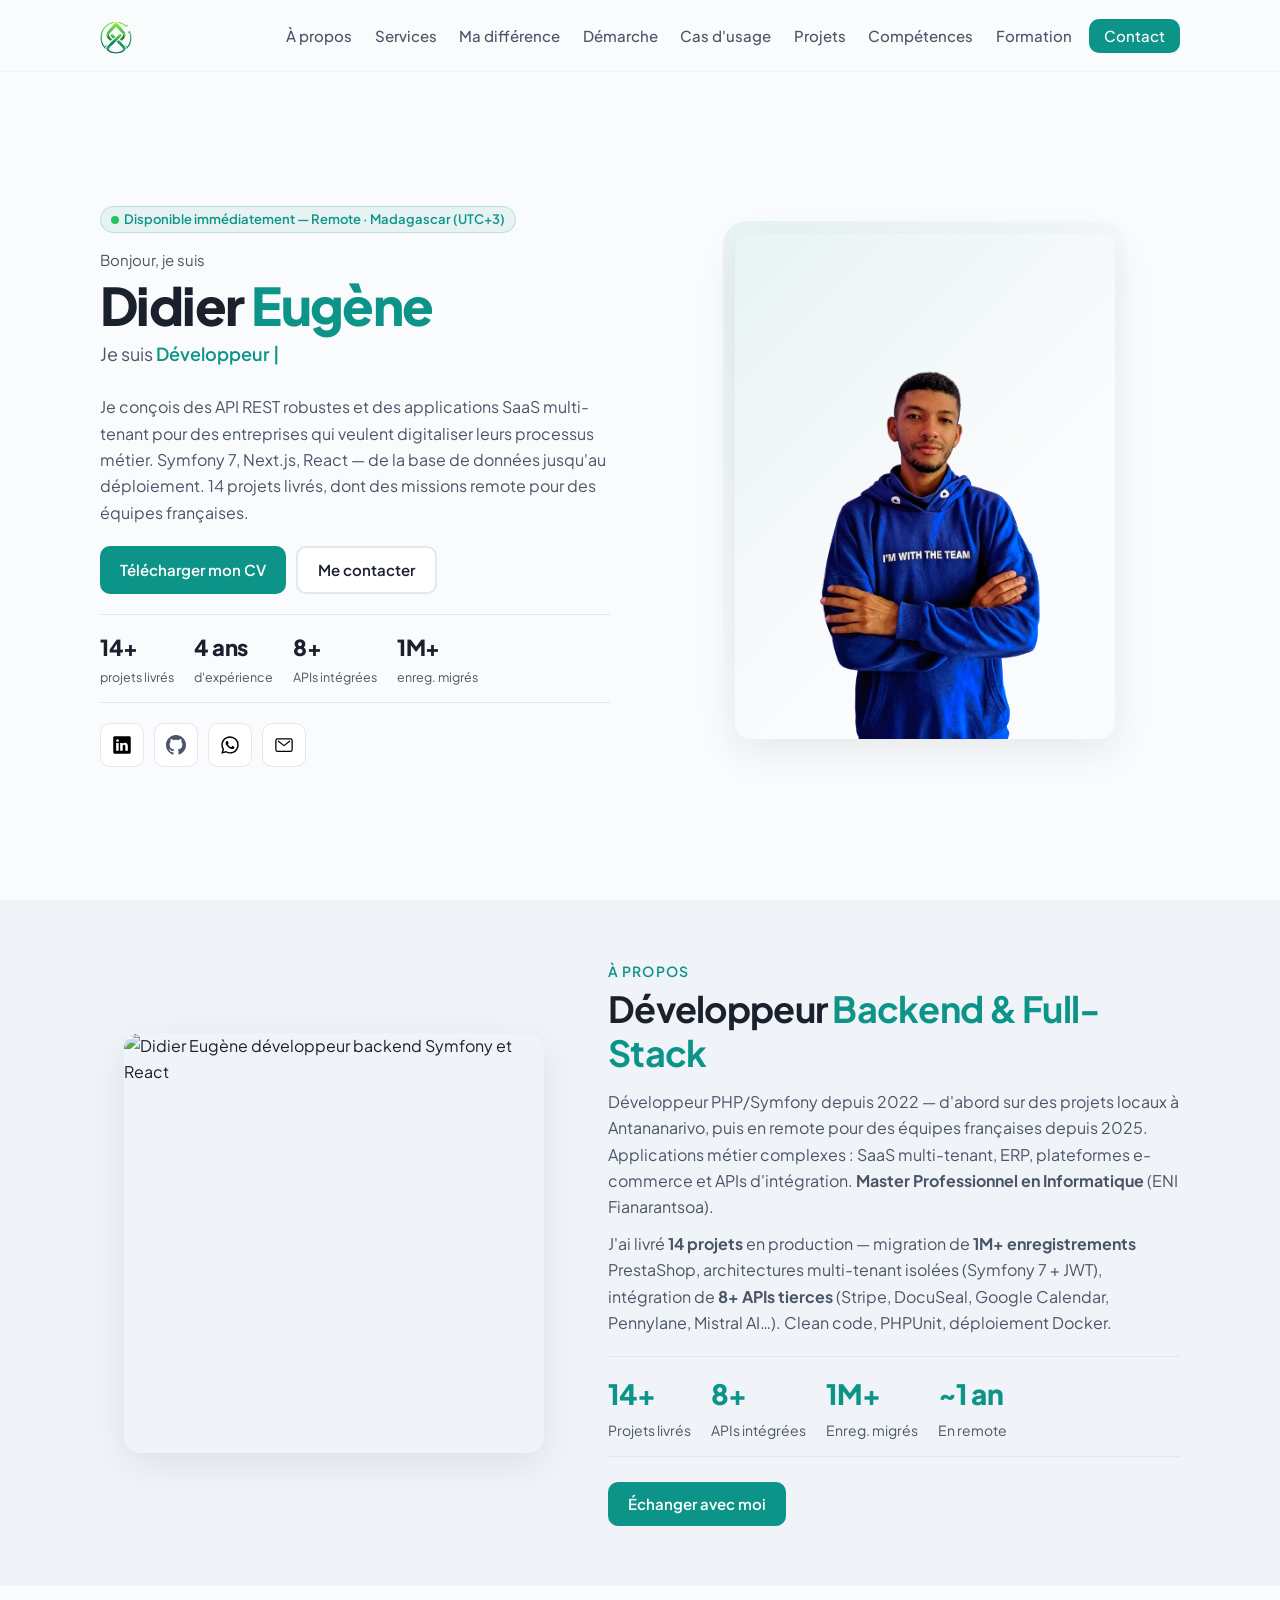
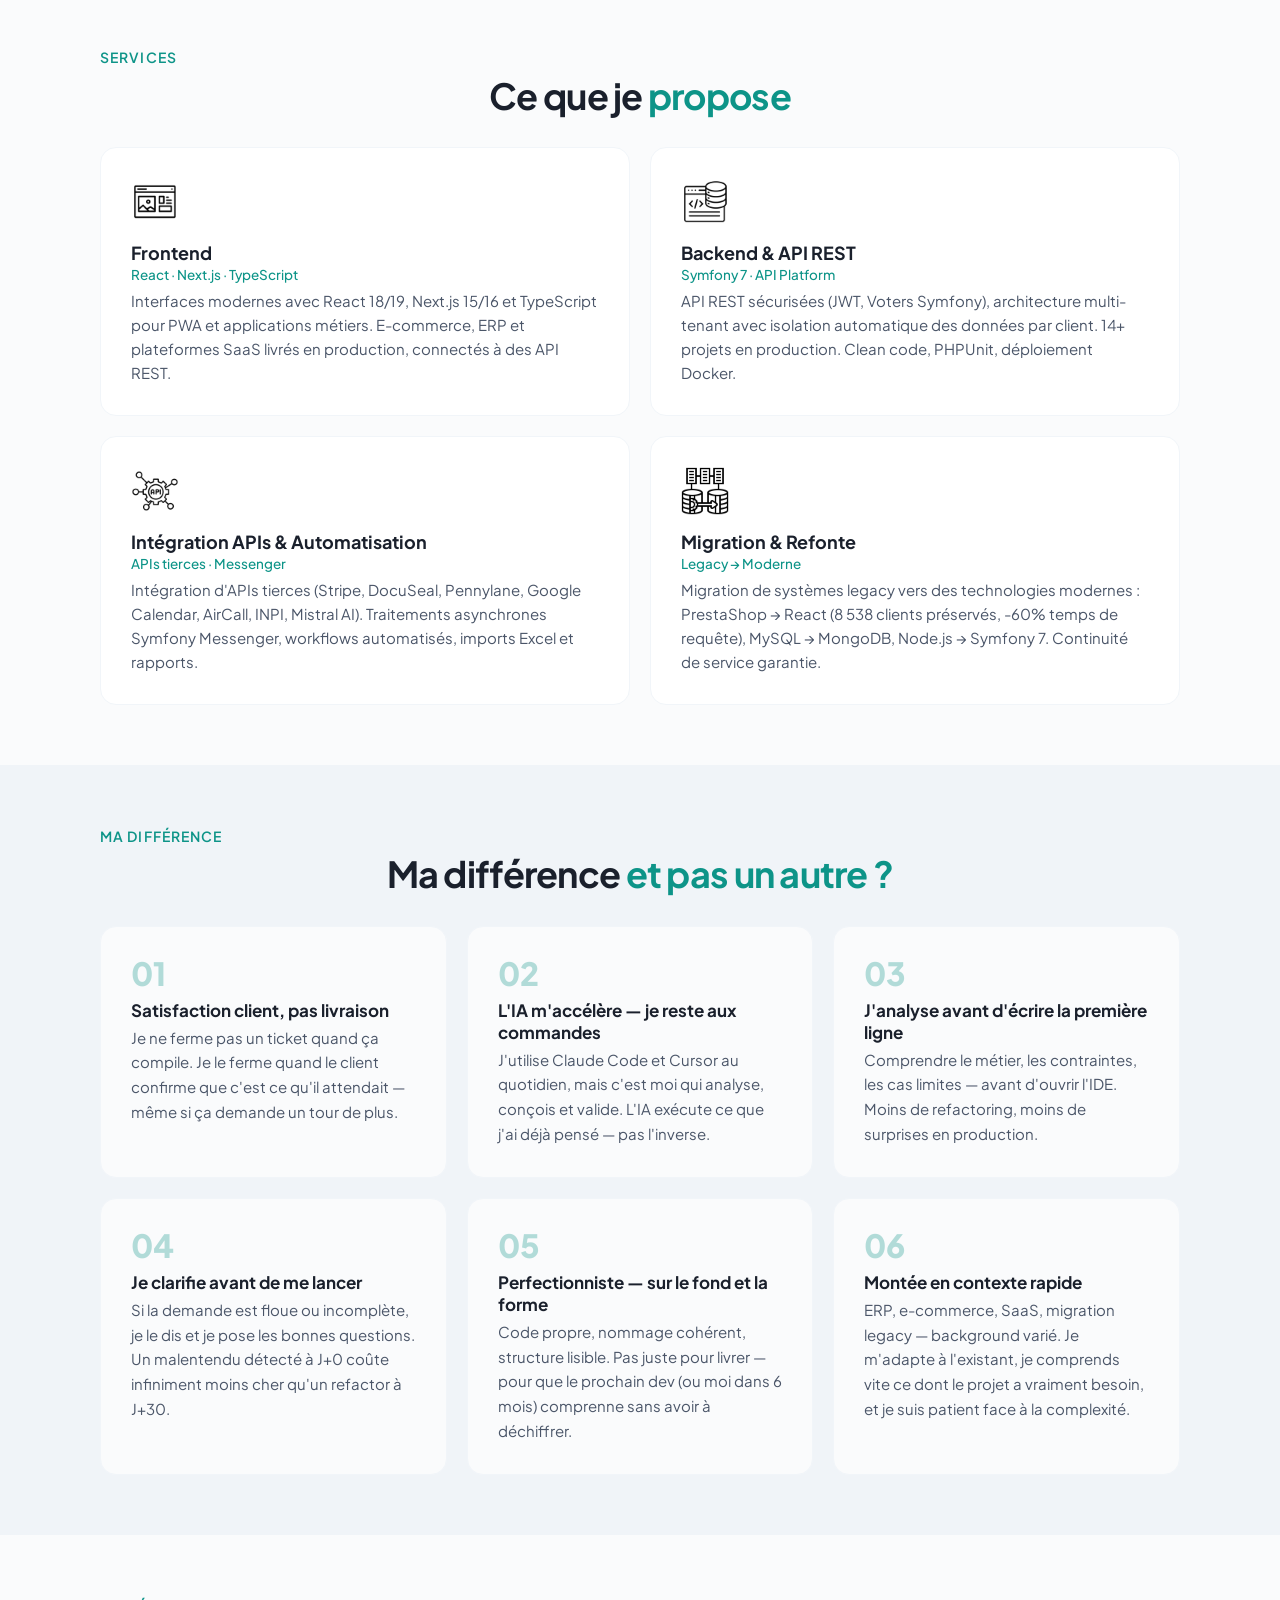
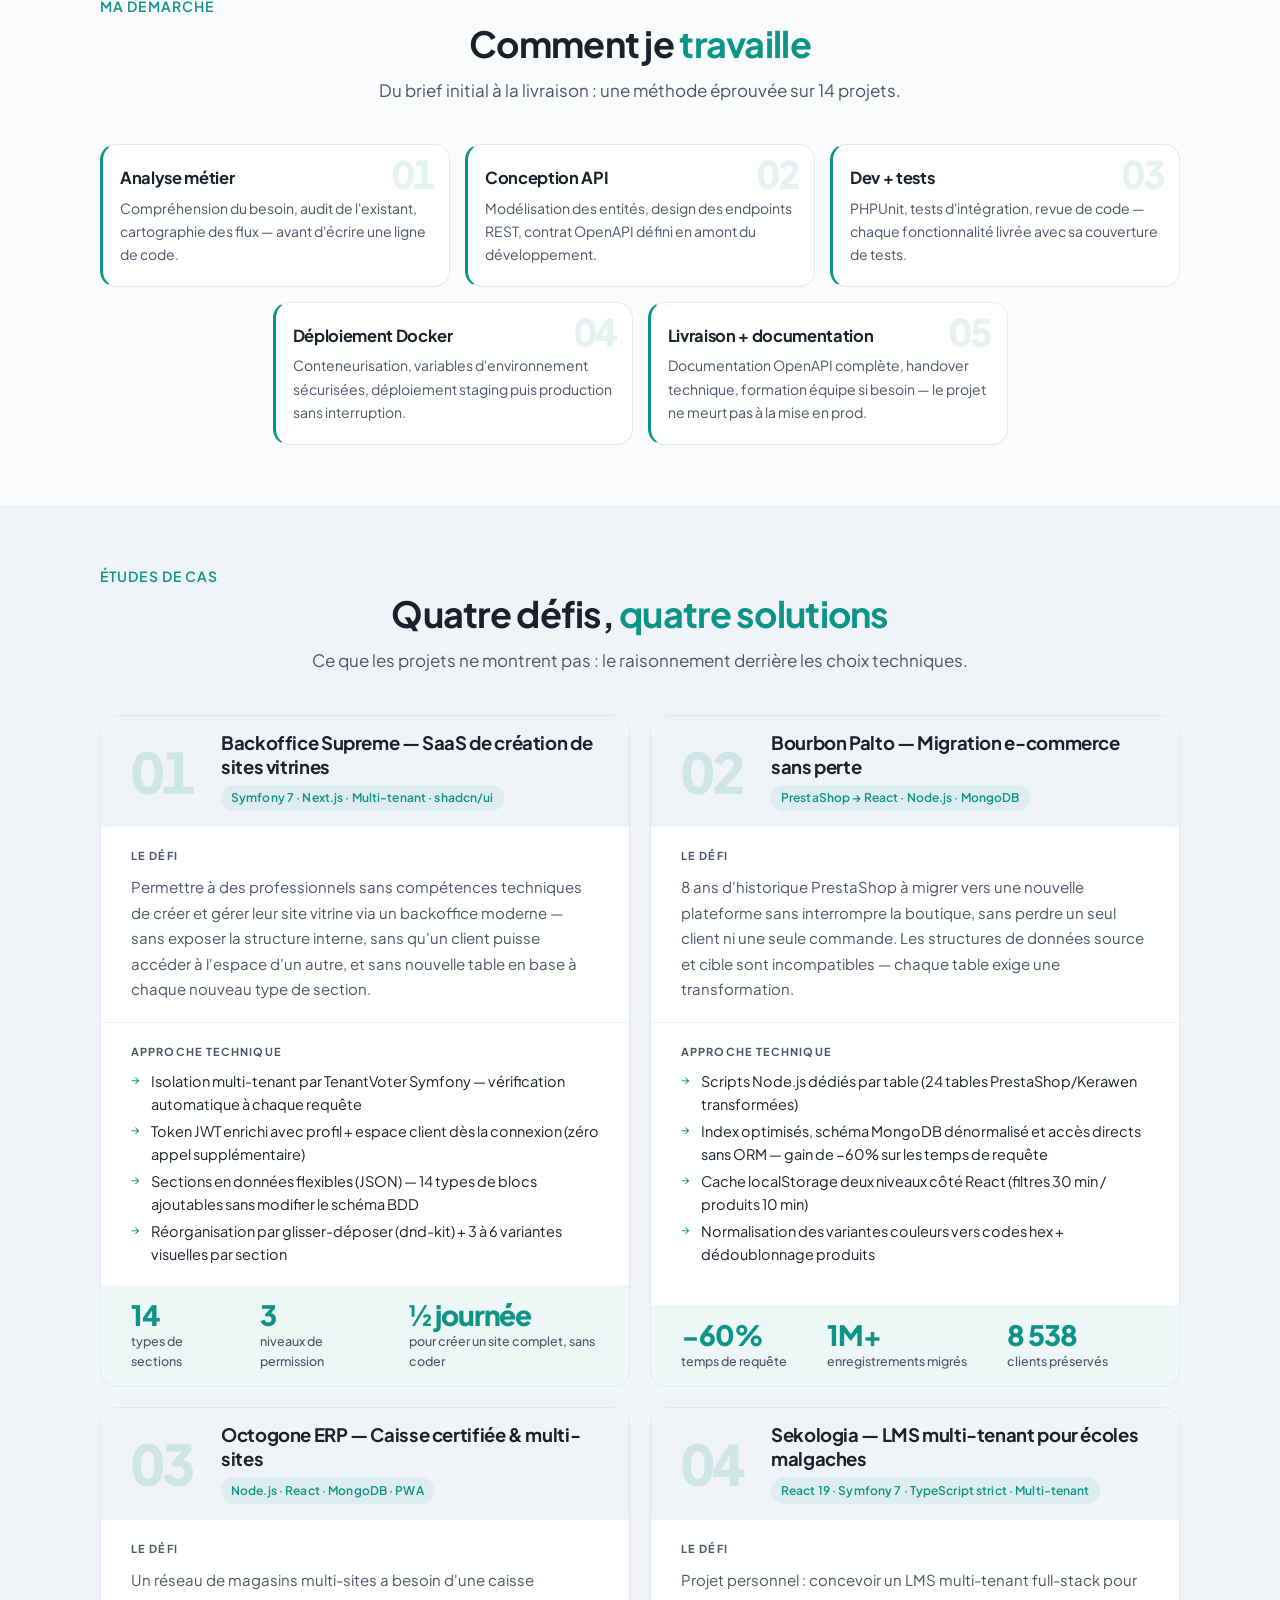
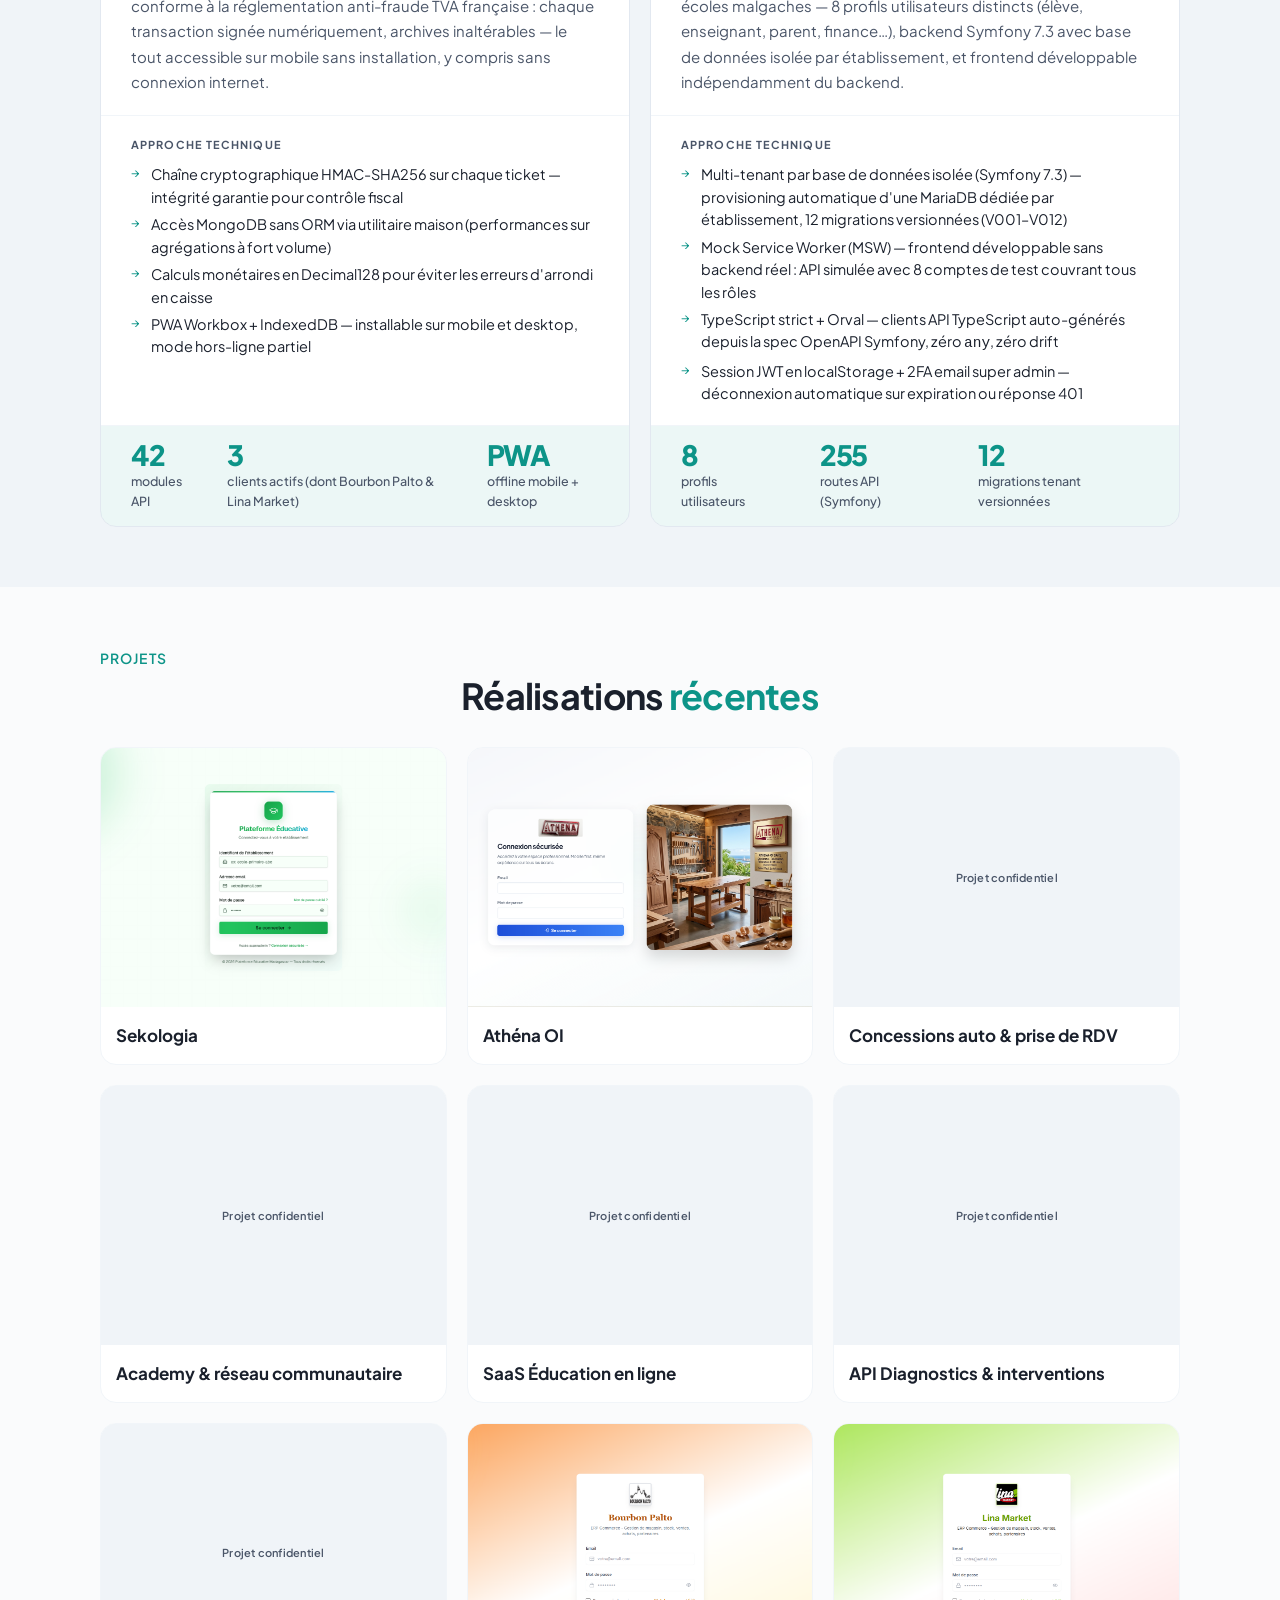
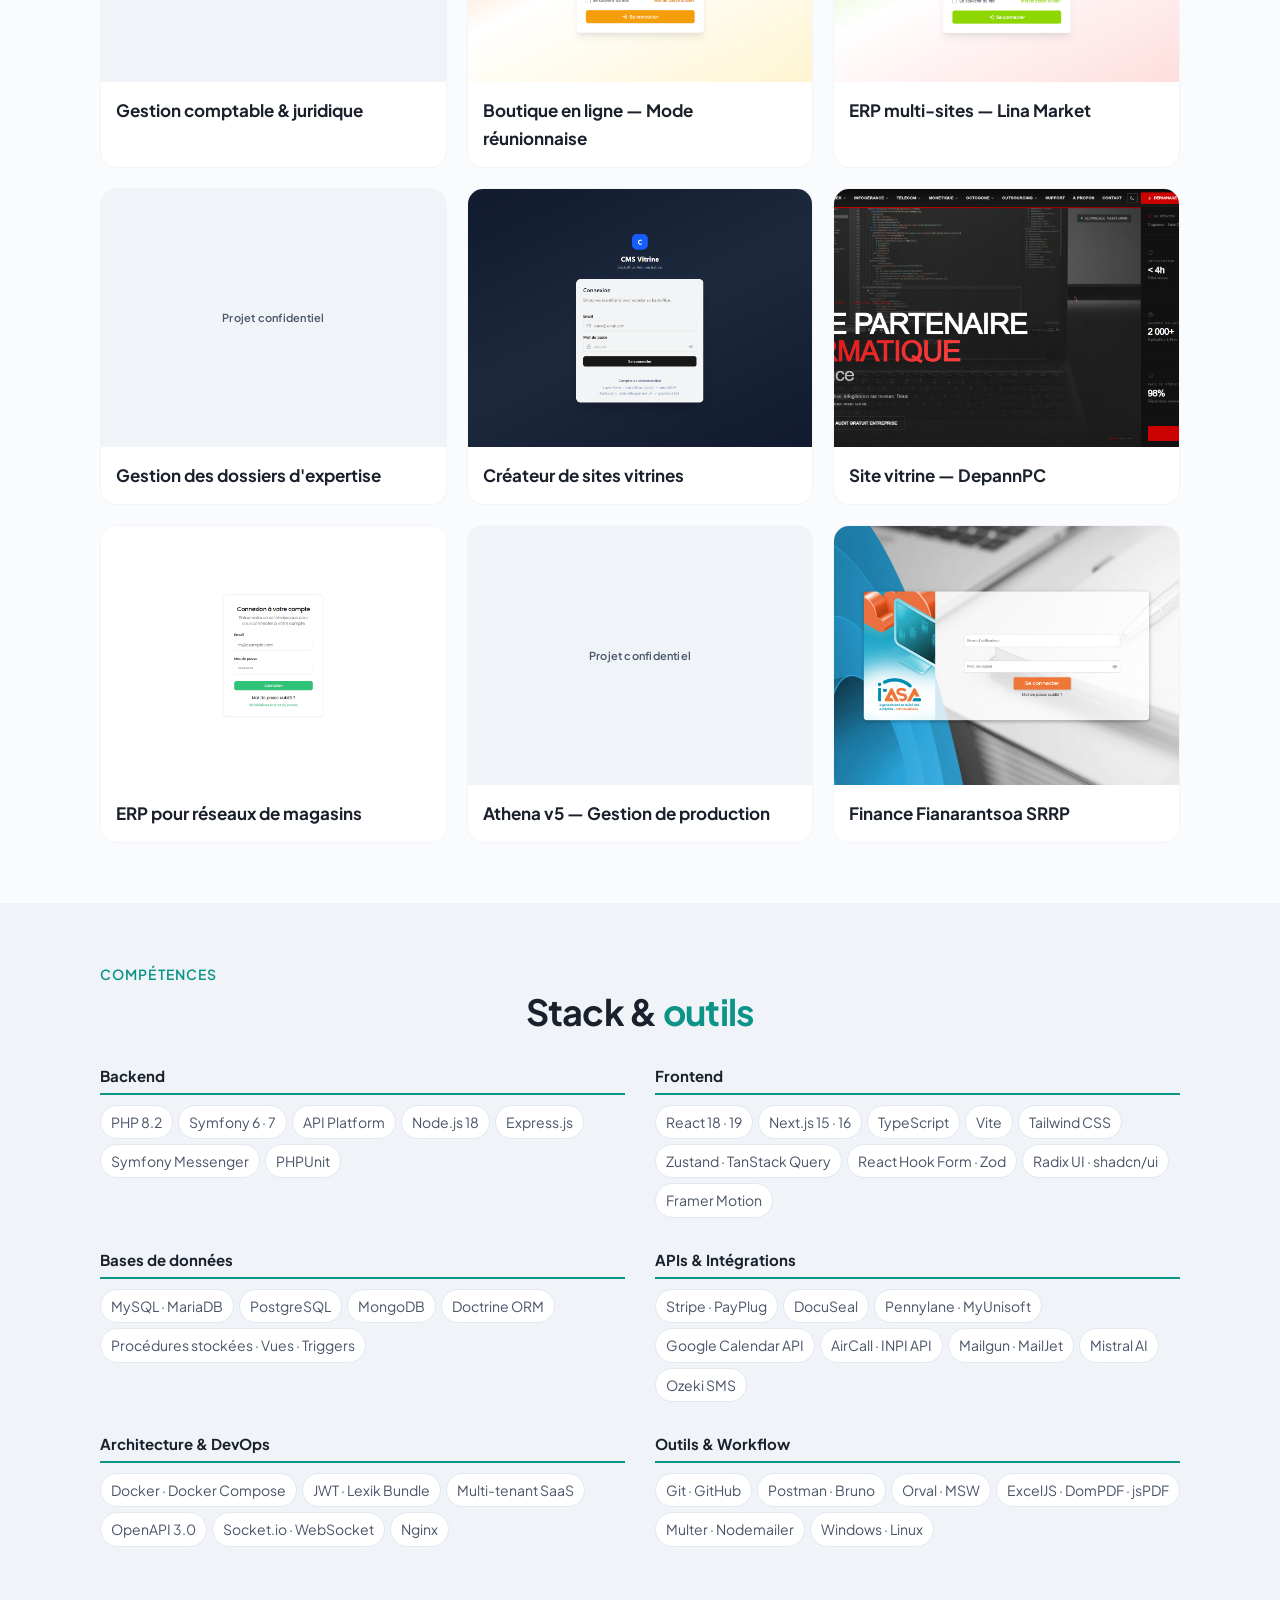
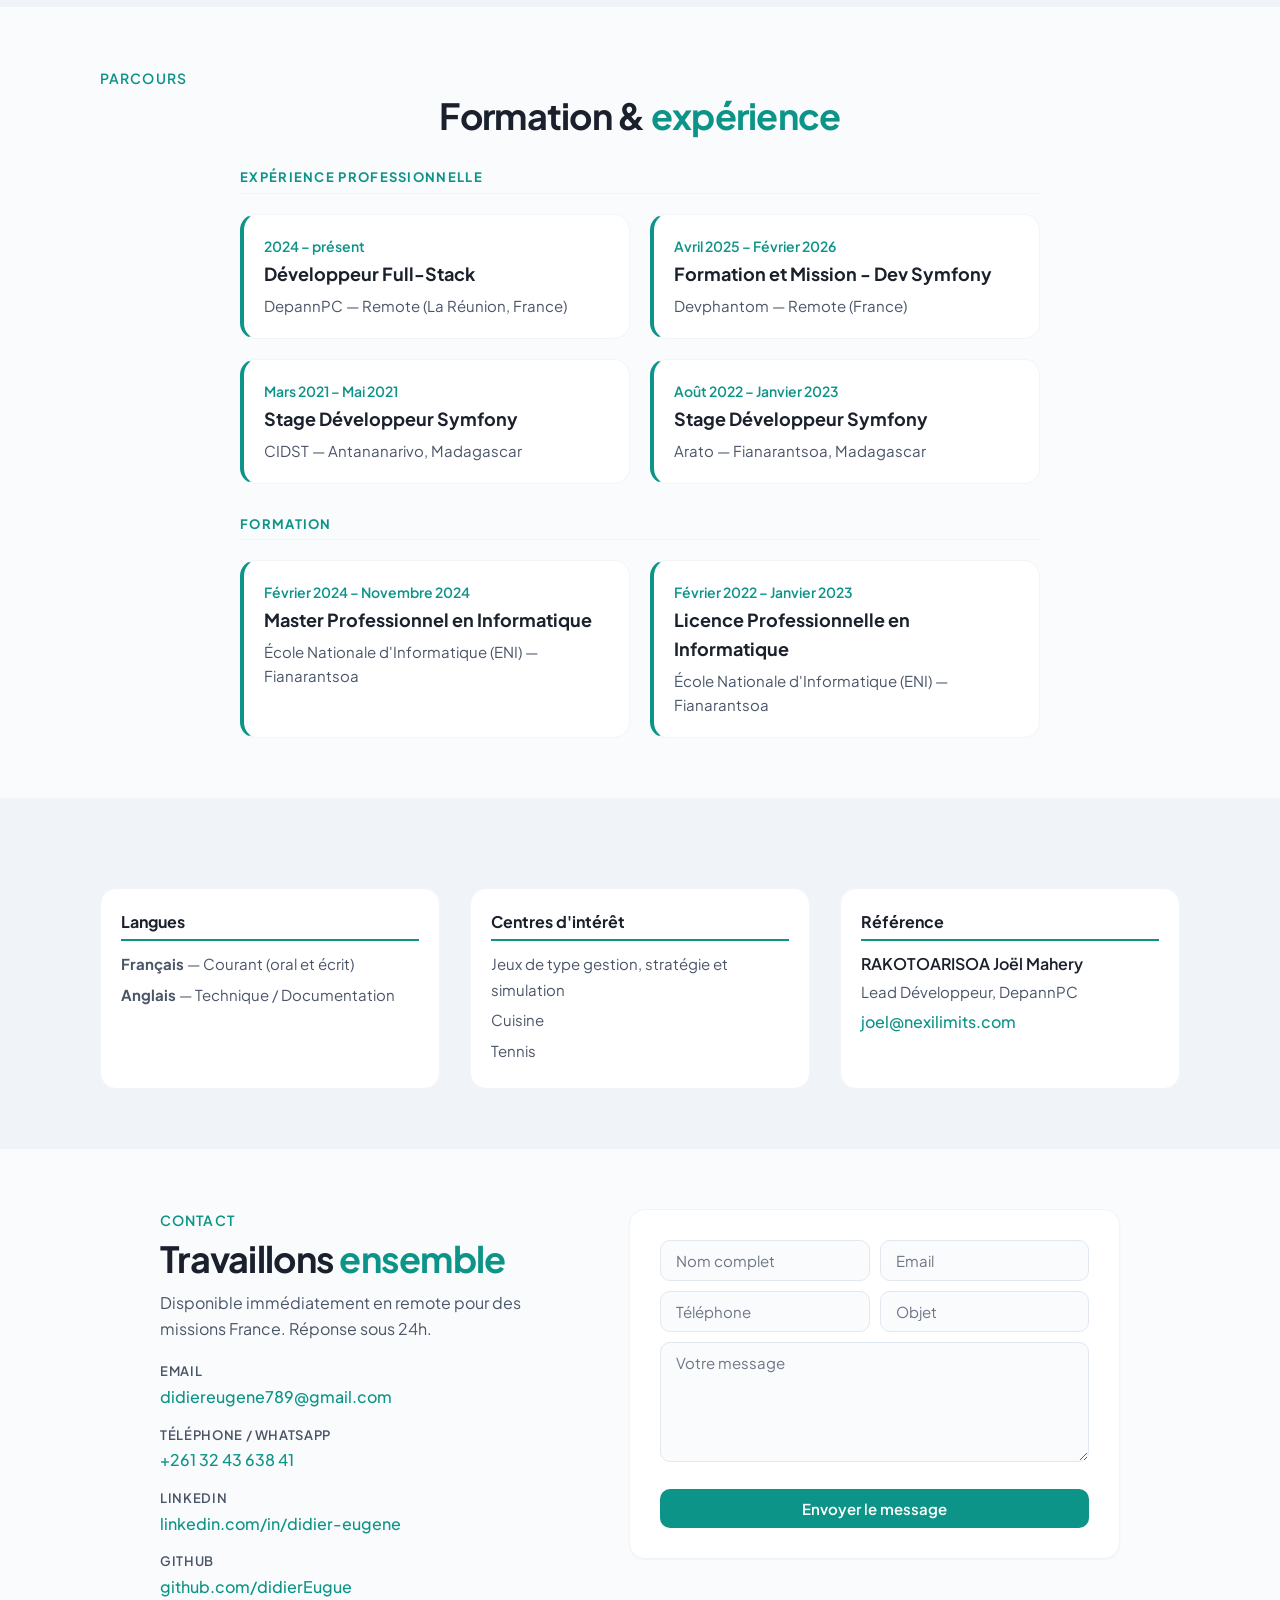
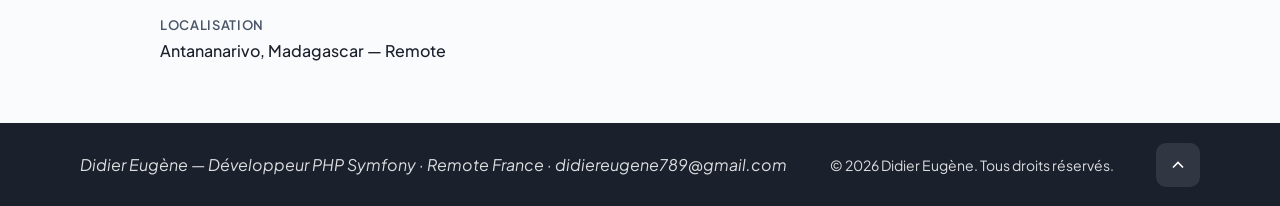
==== commit c2dc06e5: "update info" ====
--- a/index.html
+++ b/index.html
@@ -86,11 +86,10 @@
             </button>
             <nav class="navbar navbar-desktop" role="navigation" aria-label="Navigation principale">
                 <ul class="nav-list">
-                    <li><a href="#accueil" class="nav-link active">Accueil</a></li>
                     <li><a href="#apropos" class="nav-link">À propos</a></li>
                     <li><a href="#services" class="nav-link">Services</a></li>
+                    <li><a href="#pourquoi" class="nav-link">Ma différence</a></li>
                     <li><a href="#demarche" class="nav-link">Démarche</a></li>
-                    <li><a href="#methodes" class="nav-link">Méthodes</a></li>
                     <li><a href="#cas" class="nav-link">Cas d'usage</a></li>
                     <li><a href="#projets" class="nav-link">Projets</a></li>
                     <li><a href="#competences" class="nav-link">Compétences</a></li>
@@ -105,11 +104,10 @@
         <div class="nav-mobile-backdrop" id="nav-overlay"></div>
         <nav class="nav-mobile-panel" role="navigation" aria-label="Menu mobile">
             <ul class="nav-mobile-list">
-                <li><a href="#accueil" class="nav-mobile-link">Accueil</a></li>
                 <li><a href="#apropos" class="nav-mobile-link">À propos</a></li>
                 <li><a href="#services" class="nav-mobile-link">Services</a></li>
+                <li><a href="#pourquoi" class="nav-mobile-link">Ma différence</a></li>
                 <li><a href="#demarche" class="nav-mobile-link">Démarche</a></li>
-                <li><a href="#methodes" class="nav-mobile-link">Méthodes</a></li>
                 <li><a href="#cas" class="nav-mobile-link">Cas d'usage</a></li>
                 <li><a href="#projets" class="nav-mobile-link">Projets</a></li>
                 <li><a href="#competences" class="nav-mobile-link">Compétences</a></li>
@@ -123,7 +121,7 @@
         <section class="hero" id="accueil" aria-labelledby="hero-title">
             <div class="hero-inner">
                 <div class="hero-content">
-                    <span class="hero-badge">Disponible immédiatement — Remote</span>
+                    <span class="hero-badge">Disponible immédiatement — Remote · Madagascar (UTC+3)</span>
                     <p class="hero-label">Bonjour, je suis</p>
                     <h1 id="hero-title" class="hero-title">Didier <span class="hero-title-accent">Eugène</span></h1>
                     <p class="hero-subtitle">Je suis <span class="typed-wrap"><span class="multiple-text" aria-live="polite"></span></span></p>
@@ -140,7 +138,7 @@
                             <span class="hero-stat-label">projets livrés</span>
                         </div>
                         <div class="hero-stat">
-                            <span class="hero-stat-value">3 ans</span>
+                            <span class="hero-stat-value">4 ans</span>
                             <span class="hero-stat-label">d'expérience</span>
                         </div>
                         <div class="hero-stat">
@@ -243,7 +241,53 @@
             </div>
         </section>
 
-        <section class="section section--alt" id="demarche" aria-labelledby="section-demarche-title">
+        <section class="section section--alt" id="pourquoi" aria-labelledby="section-pourquoi-title">
+            <div class="container">
+                <p class="section-label">Ma différence</p>
+                <h2 id="section-pourquoi-title" class="section-title section-title--center">Ma différence <span class="text-accent">et pas un autre ?</span></h2>
+                <div class="diff-grid">
+
+                    <div class="diff-item">
+                        <span class="diff-item-num" aria-hidden="true">01</span>
+                        <h3 class="diff-item-title">Satisfaction client, pas livraison</h3>
+                        <p class="diff-item-text">Je ne ferme pas un ticket quand ça compile. Je le ferme quand le client confirme que c'est ce qu'il attendait — même si ça demande un tour de plus.</p>
+                    </div>
+
+                    <div class="diff-item">
+                        <span class="diff-item-num" aria-hidden="true">02</span>
+                        <h3 class="diff-item-title">L'IA m'accélère — je reste aux commandes</h3>
+                        <p class="diff-item-text">J'utilise Claude Code et Cursor au quotidien, mais c'est moi qui analyse, conçois et valide. L'IA exécute ce que j'ai déjà pensé — pas l'inverse.</p>
+                    </div>
+
+                    <div class="diff-item">
+                        <span class="diff-item-num" aria-hidden="true">03</span>
+                        <h3 class="diff-item-title">J'analyse avant d'écrire la première ligne</h3>
+                        <p class="diff-item-text">Comprendre le métier, les contraintes, les cas limites — avant d'ouvrir l'IDE. Moins de refactoring, moins de surprises en production.</p>
+                    </div>
+
+                    <div class="diff-item">
+                        <span class="diff-item-num" aria-hidden="true">04</span>
+                        <h3 class="diff-item-title">Je clarifie avant de me lancer</h3>
+                        <p class="diff-item-text">Si la demande est floue ou incomplète, je le dis et je pose les bonnes questions. Un malentendu détecté à J+0 coûte infiniment moins cher qu'un refactor à J+30.</p>
+                    </div>
+
+                    <div class="diff-item">
+                        <span class="diff-item-num" aria-hidden="true">05</span>
+                        <h3 class="diff-item-title">Perfectionniste — sur le fond et la forme</h3>
+                        <p class="diff-item-text">Code propre, nommage cohérent, structure lisible. Pas juste pour livrer — pour que le prochain dev (ou moi dans 6 mois) comprenne sans avoir à déchiffrer.</p>
+                    </div>
+
+                    <div class="diff-item">
+                        <span class="diff-item-num" aria-hidden="true">06</span>
+                        <h3 class="diff-item-title">Montée en contexte rapide</h3>
+                        <p class="diff-item-text">ERP, e-commerce, SaaS, migration legacy — background varié. Je m'adapte à l'existant, je comprends vite ce dont le projet a vraiment besoin, et je suis patient face à la complexité.</p>
+                    </div>
+
+                </div>
+            </div>
+        </section>
+
+        <section class="section" id="demarche" aria-labelledby="section-demarche-title">
             <div class="container">
                 <p class="section-label">Ma démarche</p>
                 <h2 id="section-demarche-title" class="section-title section-title--center">Comment je <span class="text-accent">travaille</span></h2>
@@ -278,79 +322,6 @@
             </div>
         </section>
 
-        <section class="section" id="methodes" aria-labelledby="section-methodes-title">
-            <div class="container">
-                <p class="section-label">Organisation</p>
-                <h2 id="section-methodes-title" class="section-title section-title--center">Méthodes & <span class="text-accent">philosophie</span></h2>
-                <div class="methodes-grid">
-
-                    <div class="methode-card">
-                        <h3 class="methode-card-title">Technique Pomodoro</h3>
-                        <p class="methode-card-desc">Sessions découpées en blocs de concentration intense — livrer sans s'épuiser, maintenir la qualité sur la durée.</p>
-                        <div class="pomodoro-track">
-                            <div class="pomodoro-block pomodoro-block--work">
-                                <span class="pomodoro-time">25 min</span>
-                                <span class="pomodoro-label">Focus</span>
-                            </div>
-                            <div class="pomodoro-block pomodoro-block--break">
-                                <span class="pomodoro-time">5 min</span>
-                                <span class="pomodoro-label">Pause</span>
-                            </div>
-                            <div class="pomodoro-block pomodoro-block--long">
-                                <span class="pomodoro-time">30 min</span>
-                                <span class="pomodoro-label">Grande pause × 4</span>
-                            </div>
-                        </div>
-                    </div>
-
-                    <div class="methode-card">
-                        <h3 class="methode-card-title">Cadran d'Eisenhower</h3>
-                        <p class="methode-card-desc">Chaque tâche classée selon urgence et importance — zéro oubli, zéro fausse urgence.</p>
-                        <div class="eisenhower-matrix">
-                            <div class="eis-labels">
-                                <span class="eis-axis-label">Urgent</span>
-                                <span class="eis-axis-label">Non urgent</span>
-                            </div>
-                            <div class="eis-grid">
-                                <div class="eis-cell eis-cell--q1">
-                                    <span class="eis-q">Q1</span>
-                                    <span class="eis-action">Faire maintenant</span>
-                                    <span class="eis-hint">Urgent + Important</span>
-                                </div>
-                                <div class="eis-cell eis-cell--q2">
-                                    <span class="eis-q">Q2</span>
-                                    <span class="eis-action">Planifier</span>
-                                    <span class="eis-hint">Important, non urgent</span>
-                                </div>
-                                <div class="eis-cell eis-cell--q3">
-                                    <span class="eis-q">Q3</span>
-                                    <span class="eis-action">Déléguer</span>
-                                    <span class="eis-hint">Urgent, non important</span>
-                                </div>
-                                <div class="eis-cell eis-cell--q4">
-                                    <span class="eis-q">Q4</span>
-                                    <span class="eis-action">Éliminer</span>
-                                    <span class="eis-hint">Ni urgent ni important</span>
-                                </div>
-                            </div>
-                        </div>
-                    </div>
-
-                    <div class="methode-card methode-card--credo">
-                        <h3 class="methode-card-title">Credo développeur</h3>
-                        <ul class="credo-list">
-                            <li>Comprendre le besoin avant d'ouvrir l'IDE</li>
-                            <li>Code simple > code brillant</li>
-                            <li>Documenter le <em>pourquoi</em>, pas le <em>quoi</em></li>
-                            <li>Un MVP fonctionnel vaut mieux qu'une architecture parfaite sur papier</li>
-                            <li>Chaque bug est une occasion d'apprendre — pas une honte à cacher</li>
-                        </ul>
-                    </div>
-
-                </div>
-            </div>
-        </section>
-
         <section class="section section--alt" id="cas" aria-labelledby="section-cas-title">
             <div class="container">
                 <p class="section-label">Études de cas</p>
@@ -391,8 +362,8 @@
                                     <span class="case-metric-label">niveaux de permission</span>
                                 </div>
                                 <div class="case-metric">
-                                    <span class="case-metric-value">0</span>
-                                    <span class="case-metric-label">migration BDD pour un nouveau bloc</span>
+                                    <span class="case-metric-value">½ journée</span>
+                                    <span class="case-metric-label">pour créer un site complet, sans coder</span>
                                 </div>
                             </div>
                         </div>
@@ -465,8 +436,8 @@
                                     <span class="case-metric-label">modules API</span>
                                 </div>
                                 <div class="case-metric">
-                                    <span class="case-metric-value">X/Z</span>
-                                    <span class="case-metric-label">rapports caisse + traçabilité fiscale</span>
+                                    <span class="case-metric-value">3</span>
+                                    <span class="case-metric-label">clients actifs (dont Bourbon Palto & Lina Market)</span>
                                 </div>
                                 <div class="case-metric">
                                     <span class="case-metric-value">PWA</span>
@@ -815,18 +786,18 @@
                         <p class="formation-school">DepannPC — Remote (La Réunion, France)</p>
                     </article>
                     <article class="formation-item">
-                        <div class="formation-period">Avril 2025 – Août 2025</div>
-                        <h3 class="formation-diploma">Développeur Backend PHP</h3>
+                        <div class="formation-period">Avril 2025 – Février 2026</div>
+                        <h3 class="formation-diploma">Formation et Mission - Dev Symfony</h3>
                         <p class="formation-school">Devphantom — Remote (France)</p>
                     </article>
                     <article class="formation-item">
-                        <div class="formation-period">2023 – 2024</div>
-                        <h3 class="formation-diploma">Développeur Web</h3>
+                        <div class="formation-period">Mars 2021 – Mai 2021</div>
+                        <h3 class="formation-diploma">Stage Développeur Symfony</h3>
                         <p class="formation-school">CIDST — Antananarivo, Madagascar</p>
                     </article>
                     <article class="formation-item">
-                        <div class="formation-period">Août 2022 – Octobre 2022</div>
-                        <h3 class="formation-diploma">Développeur Web</h3>
+                        <div class="formation-period">Août 2022 – Janvier 2023</div>
+                        <h3 class="formation-diploma">Stage Développeur Symfony</h3>
                         <p class="formation-school">Arato — Fianarantsoa, Madagascar</p>
                     </article>
                     <div class="formation-group-label">Formation</div>
@@ -898,7 +869,7 @@
                             </li>
                             <li>
                                 <span class="contact-details-label">Localisation</span>
-                                <span style="font-size:1.6rem; font-weight:500; color:var(--color-text);">Antananarivo, Madagascar — Remote France</span>
+                                <span style="font-size:1.6rem; font-weight:500; color:var(--color-text);">Antananarivo, Madagascar — Remote</span>
                             </li>
                         </ul>
                     </div>
--- a/style.css
+++ b/style.css
@@ -1027,6 +1027,64 @@
     line-height: 1.6;
 }
 
+/* ---------- Différenciation (Ma différence) ---------- */
+.diff-grid {
+    display: grid;
+    grid-template-columns: repeat(3, 1fr);
+    gap: var(--space-xl);
+    margin-top: var(--space-2xl);
+}
+
+.diff-item {
+    padding: var(--space-2xl);
+    border-radius: var(--radius-lg);
+    border: 1px solid var(--color-border-light);
+    background: var(--color-bg);
+    transition: border-color var(--transition), box-shadow var(--transition), transform var(--transition);
+}
+
+.diff-item:hover {
+    border-color: var(--color-accent);
+    box-shadow: var(--shadow-md);
+    transform: translateY(-2px);
+}
+
+.diff-item-num {
+    font-size: 3.2rem;
+    font-weight: 800;
+    color: var(--color-accent);
+    opacity: 0.3;
+    line-height: 1;
+    margin-bottom: var(--space-md);
+    display: block;
+}
+
+.diff-item-title {
+    font-size: 1.7rem;
+    font-weight: 700;
+    color: var(--color-text);
+    margin-bottom: var(--space-sm);
+    line-height: 1.3;
+}
+
+.diff-item-text {
+    font-size: 1.5rem;
+    color: var(--color-text-muted);
+    line-height: 1.65;
+}
+
+@media (max-width: 900px) {
+    .diff-grid {
+        grid-template-columns: repeat(2, 1fr);
+    }
+}
+
+@media (max-width: 600px) {
+    .diff-grid {
+        grid-template-columns: 1fr;
+    }
+}
+
 /* ---------- Portfolio / Projects ---------- */
 .portfolio-grid {
     display: grid;
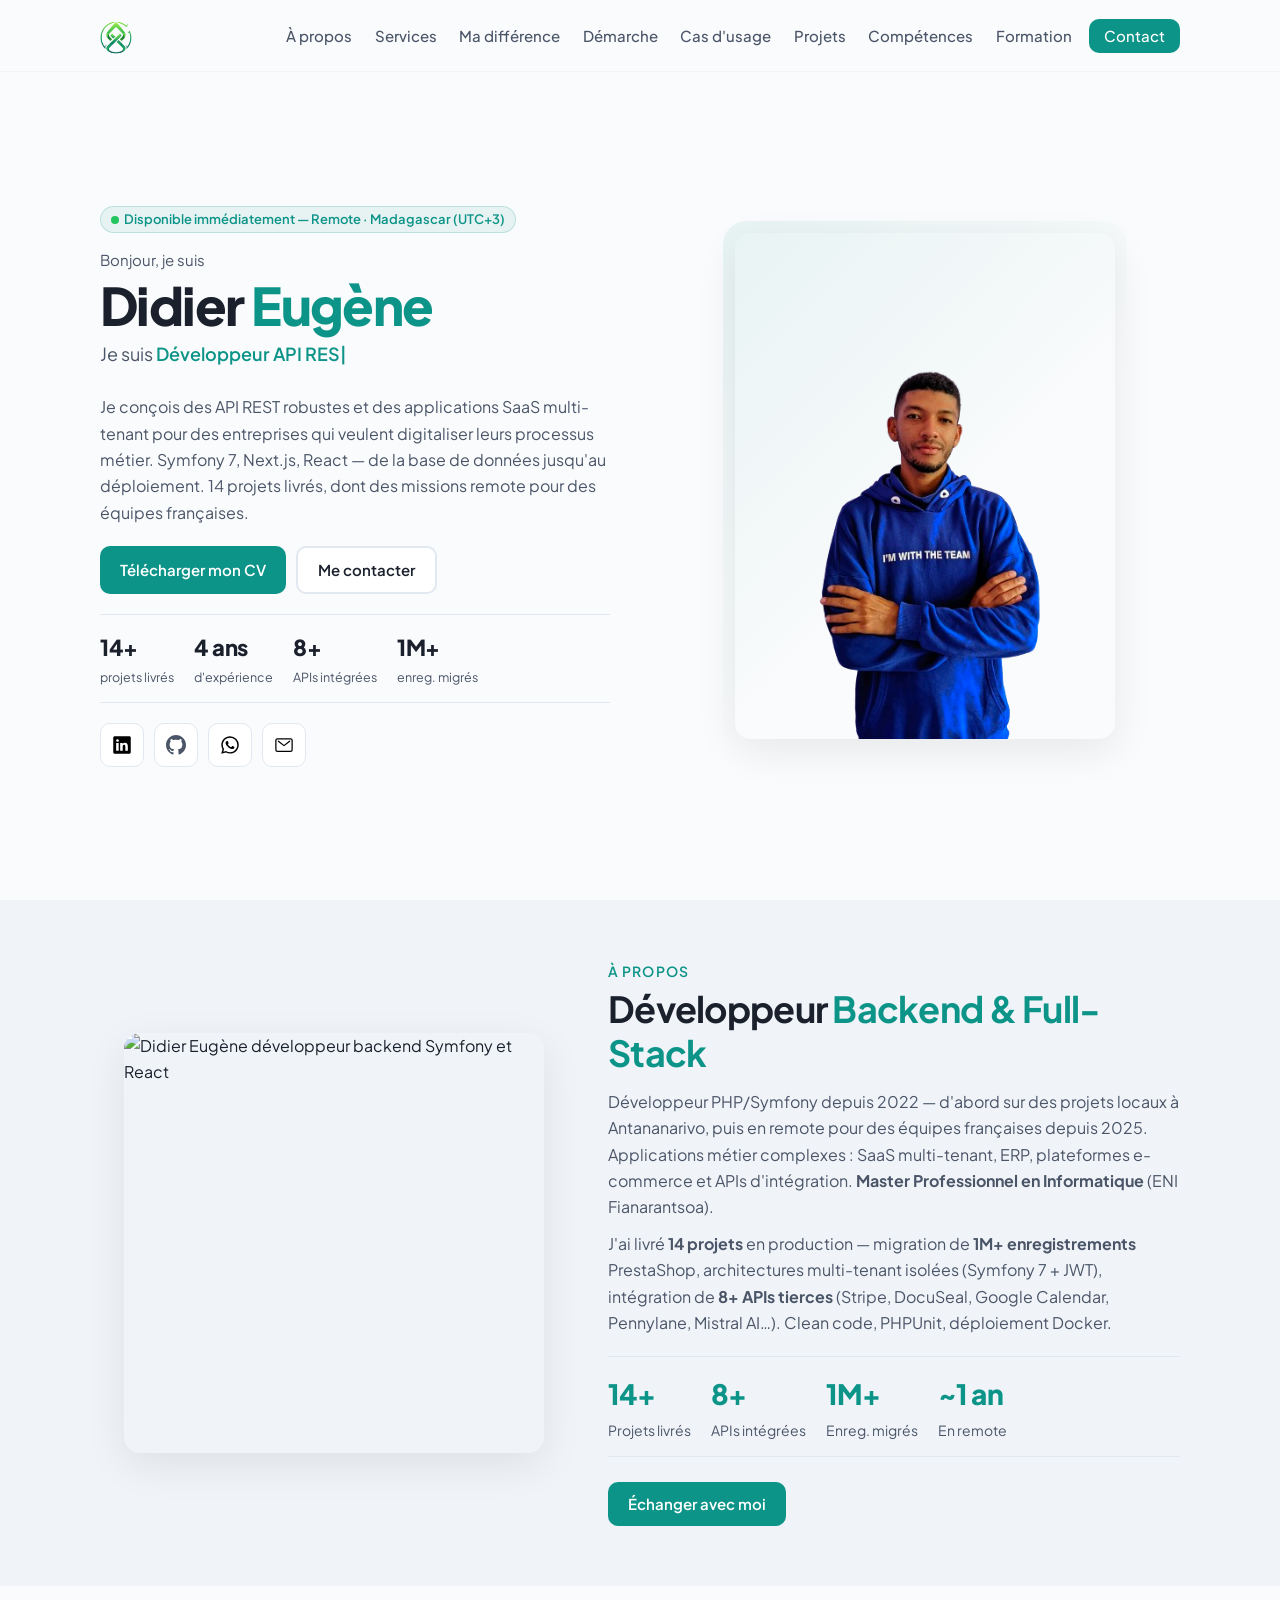
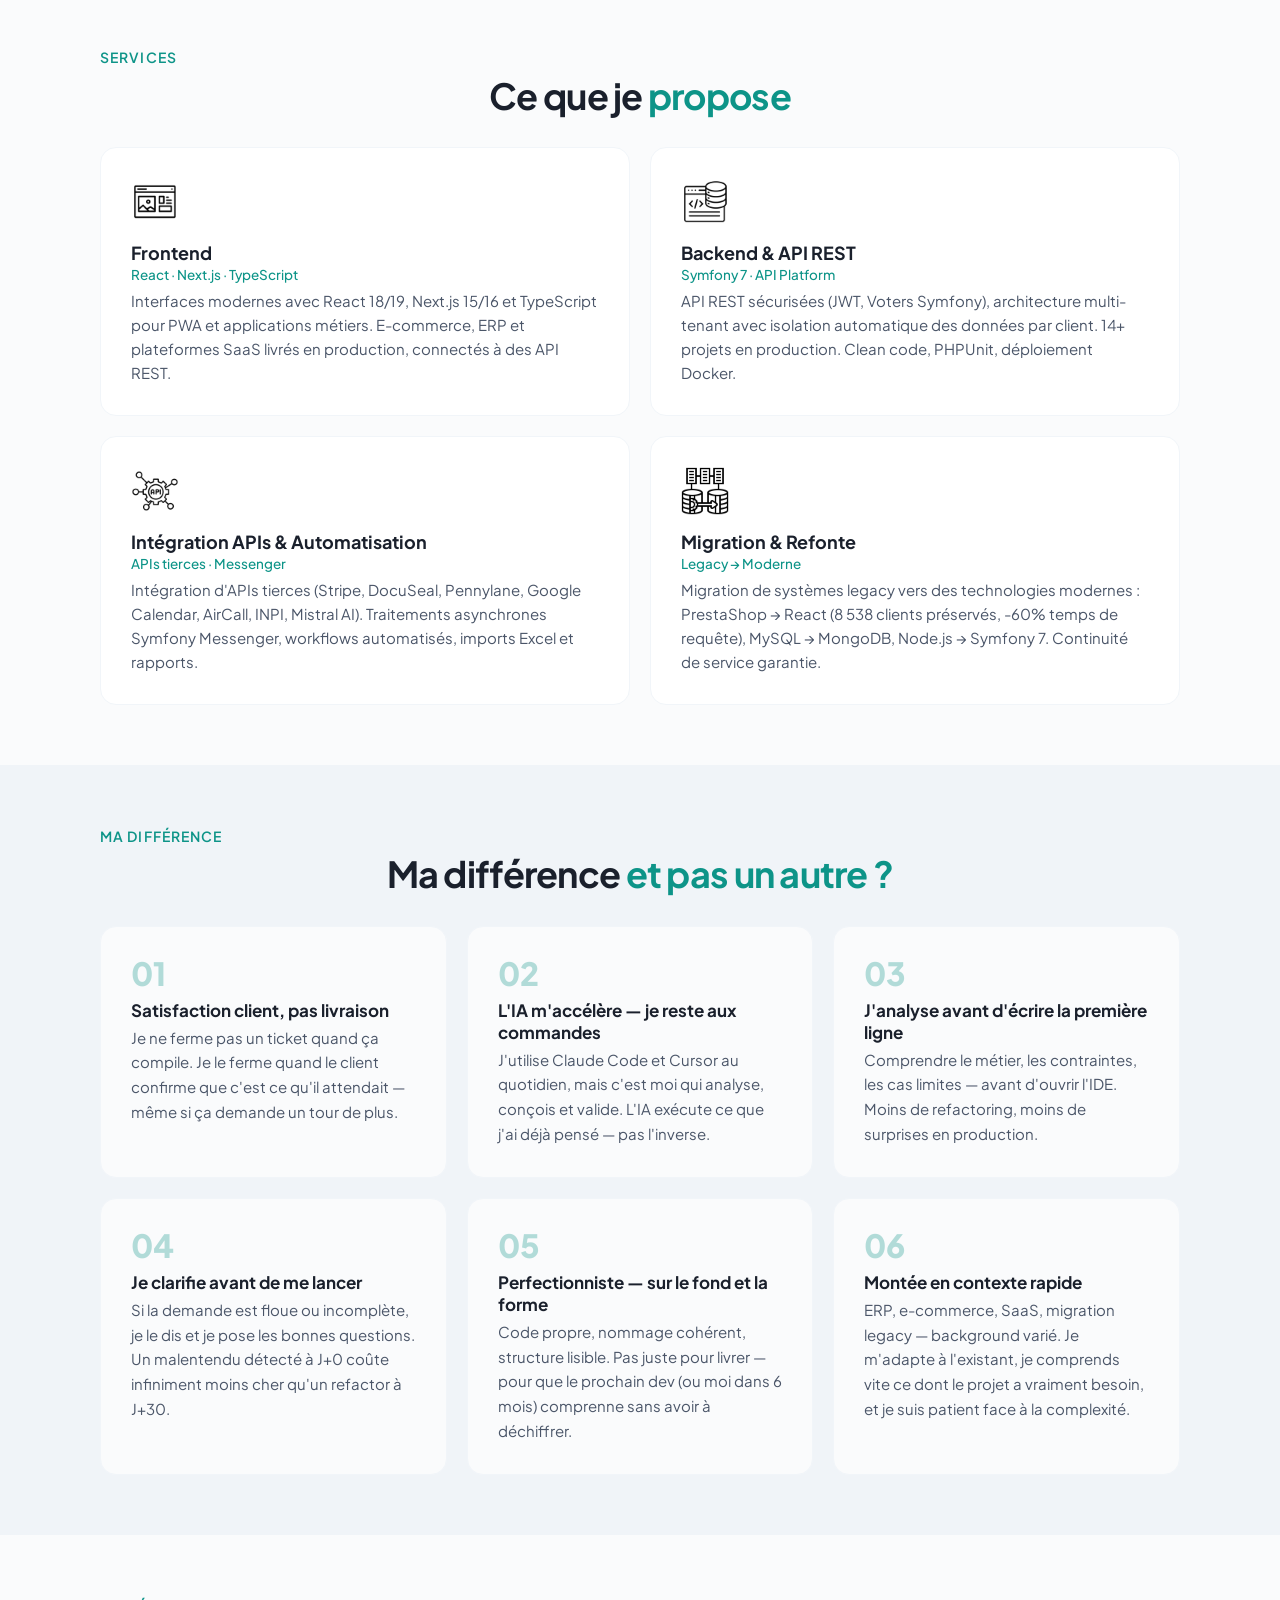
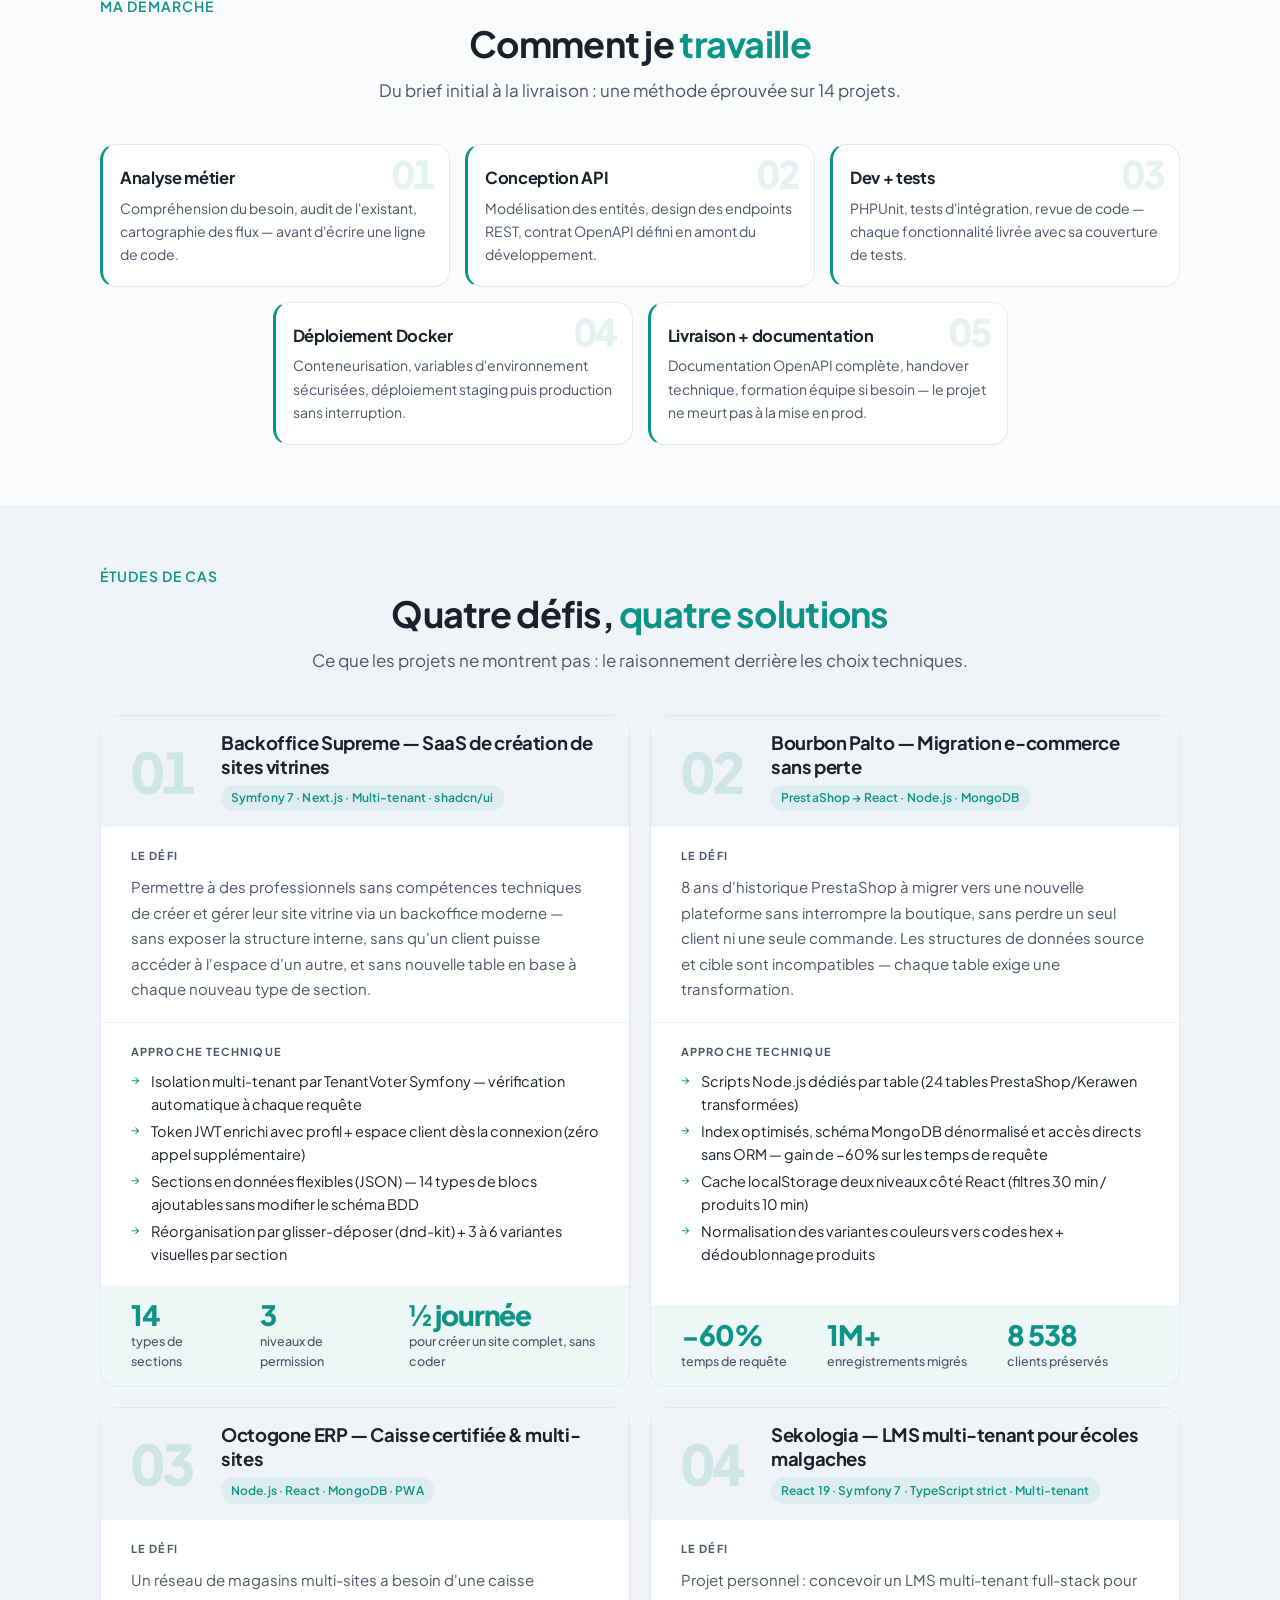
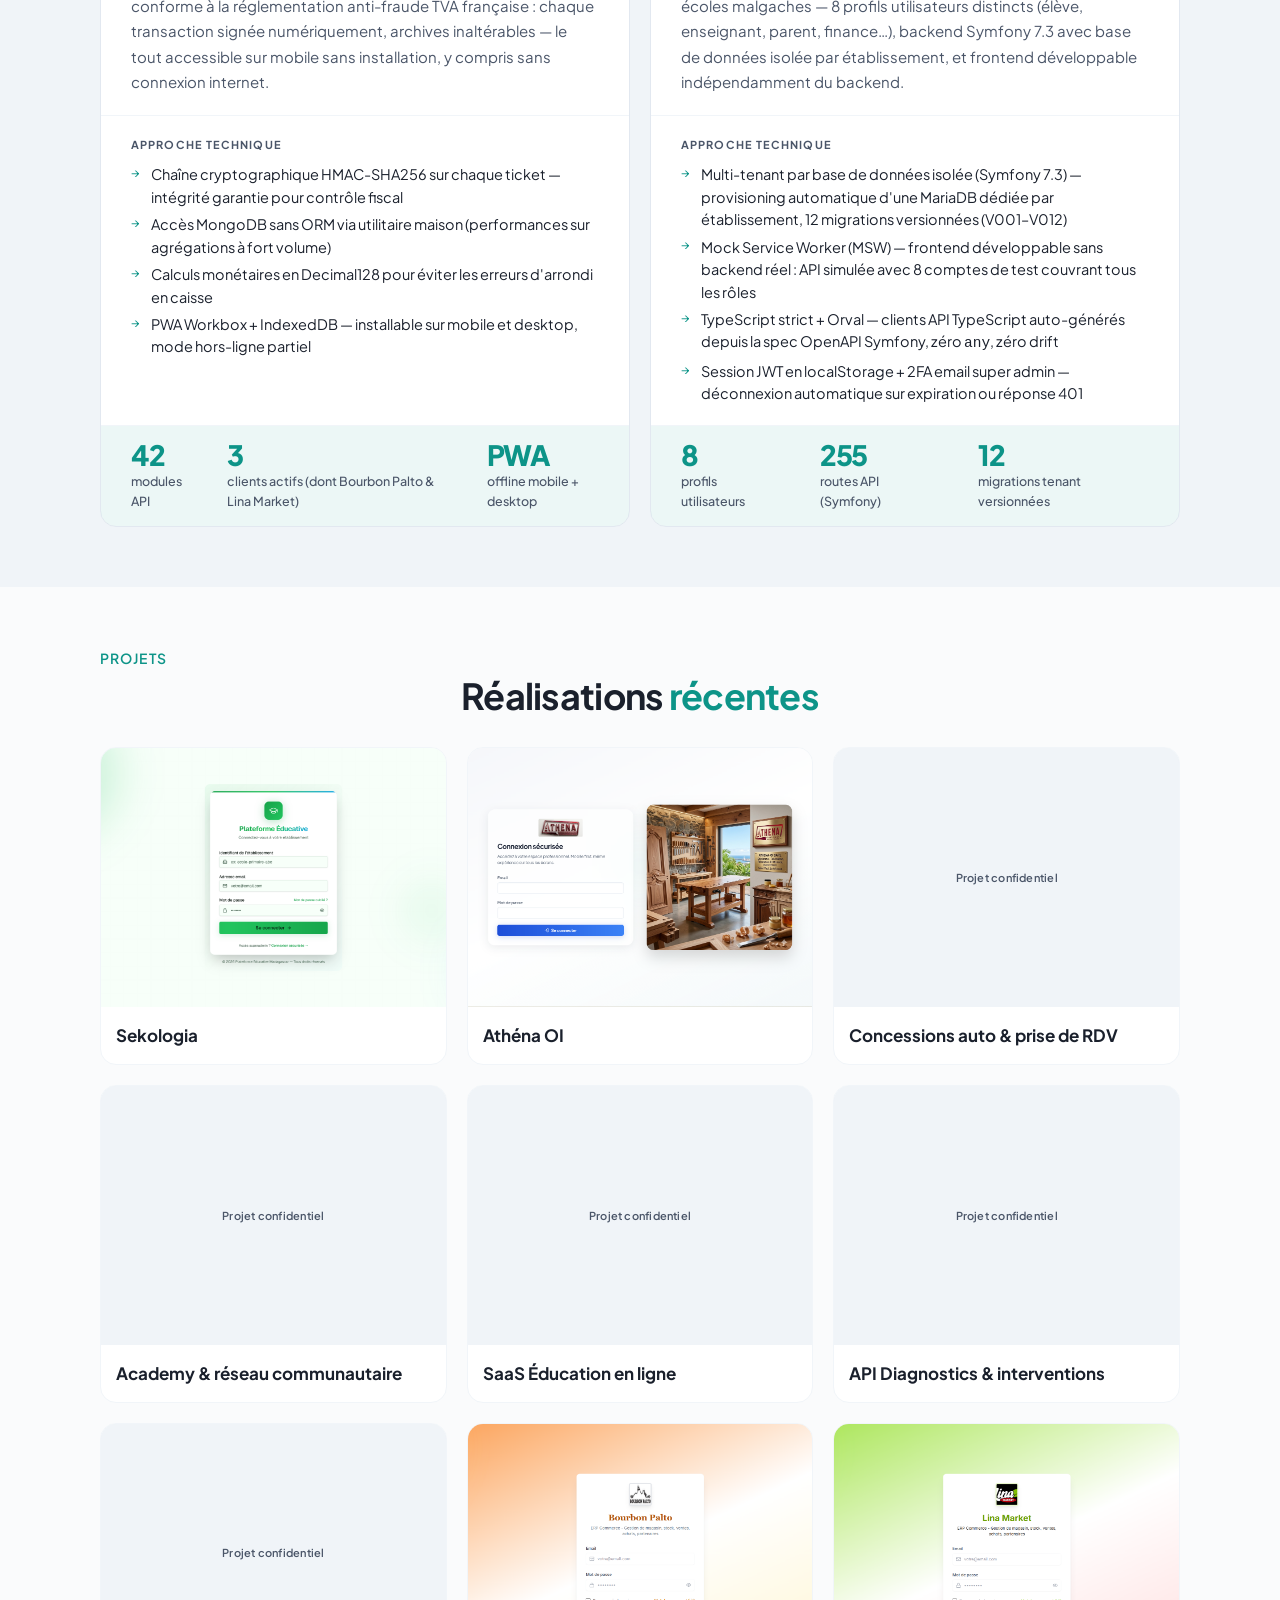
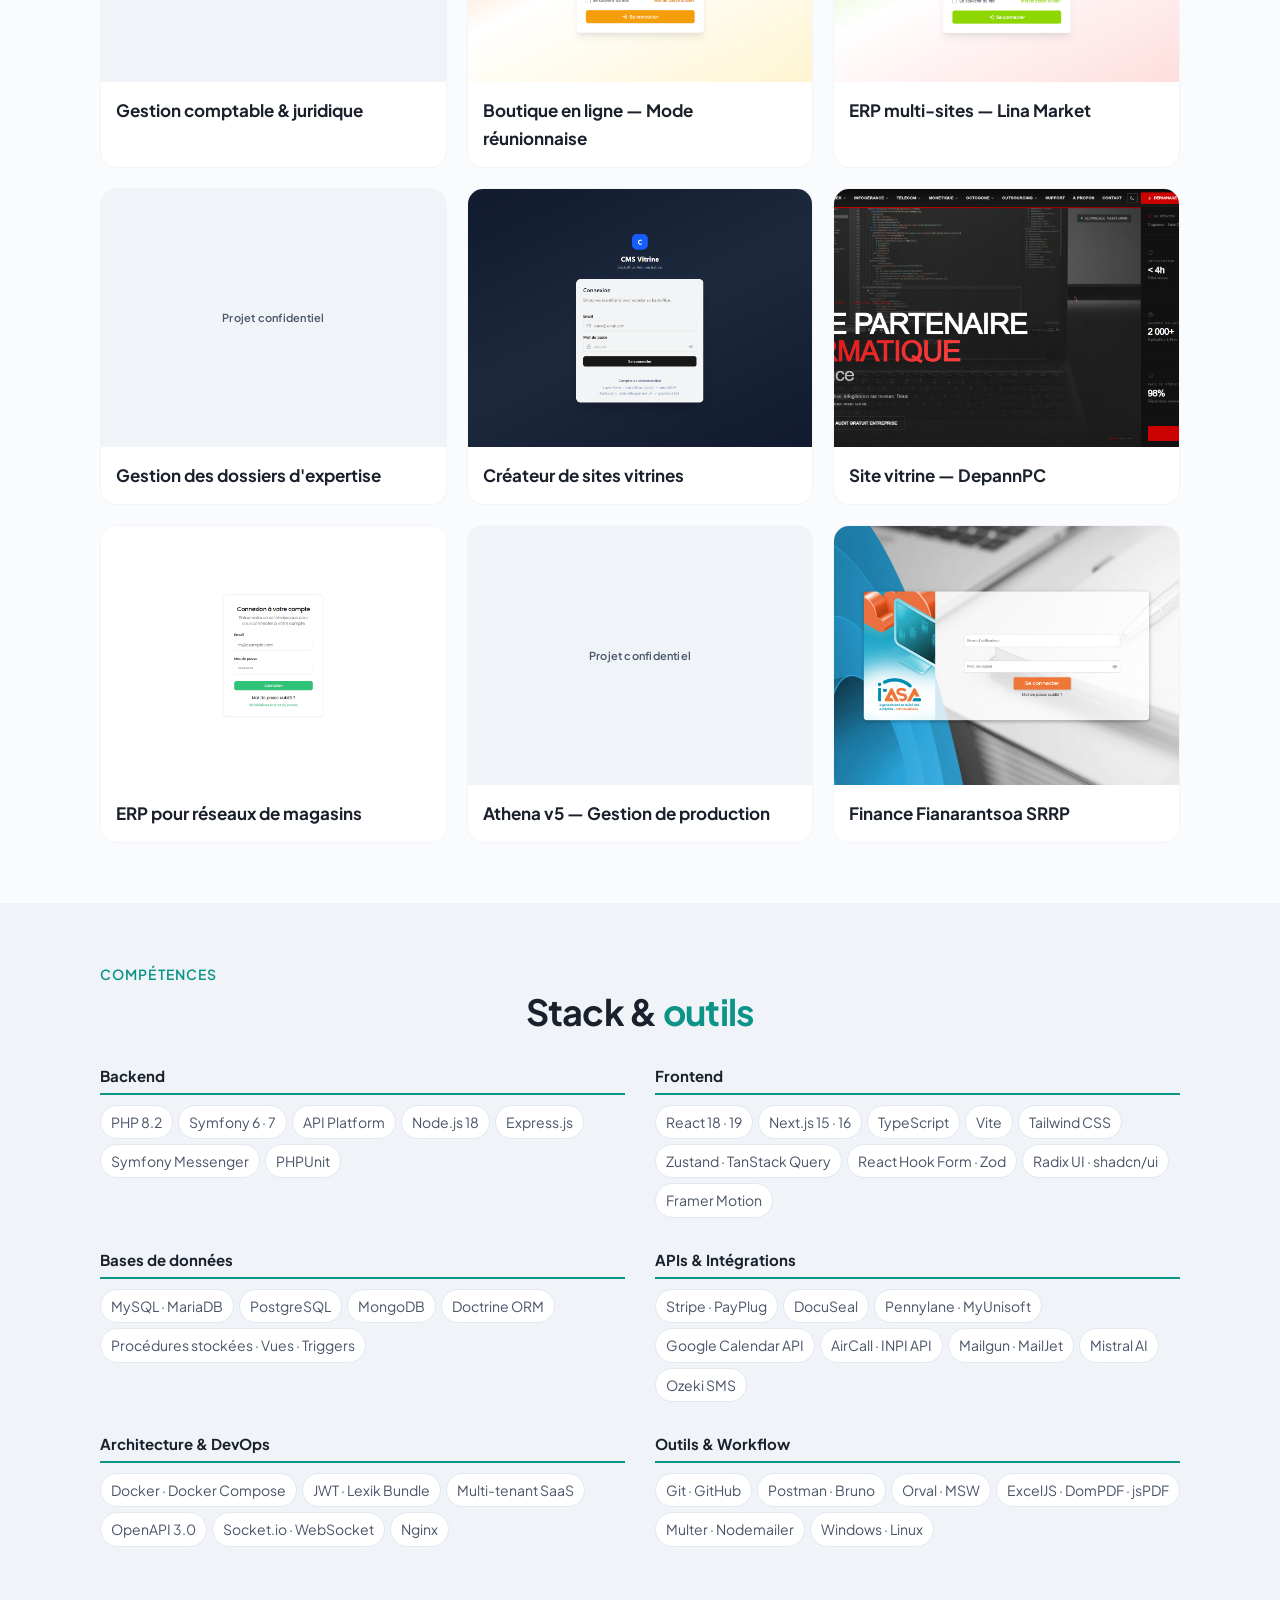
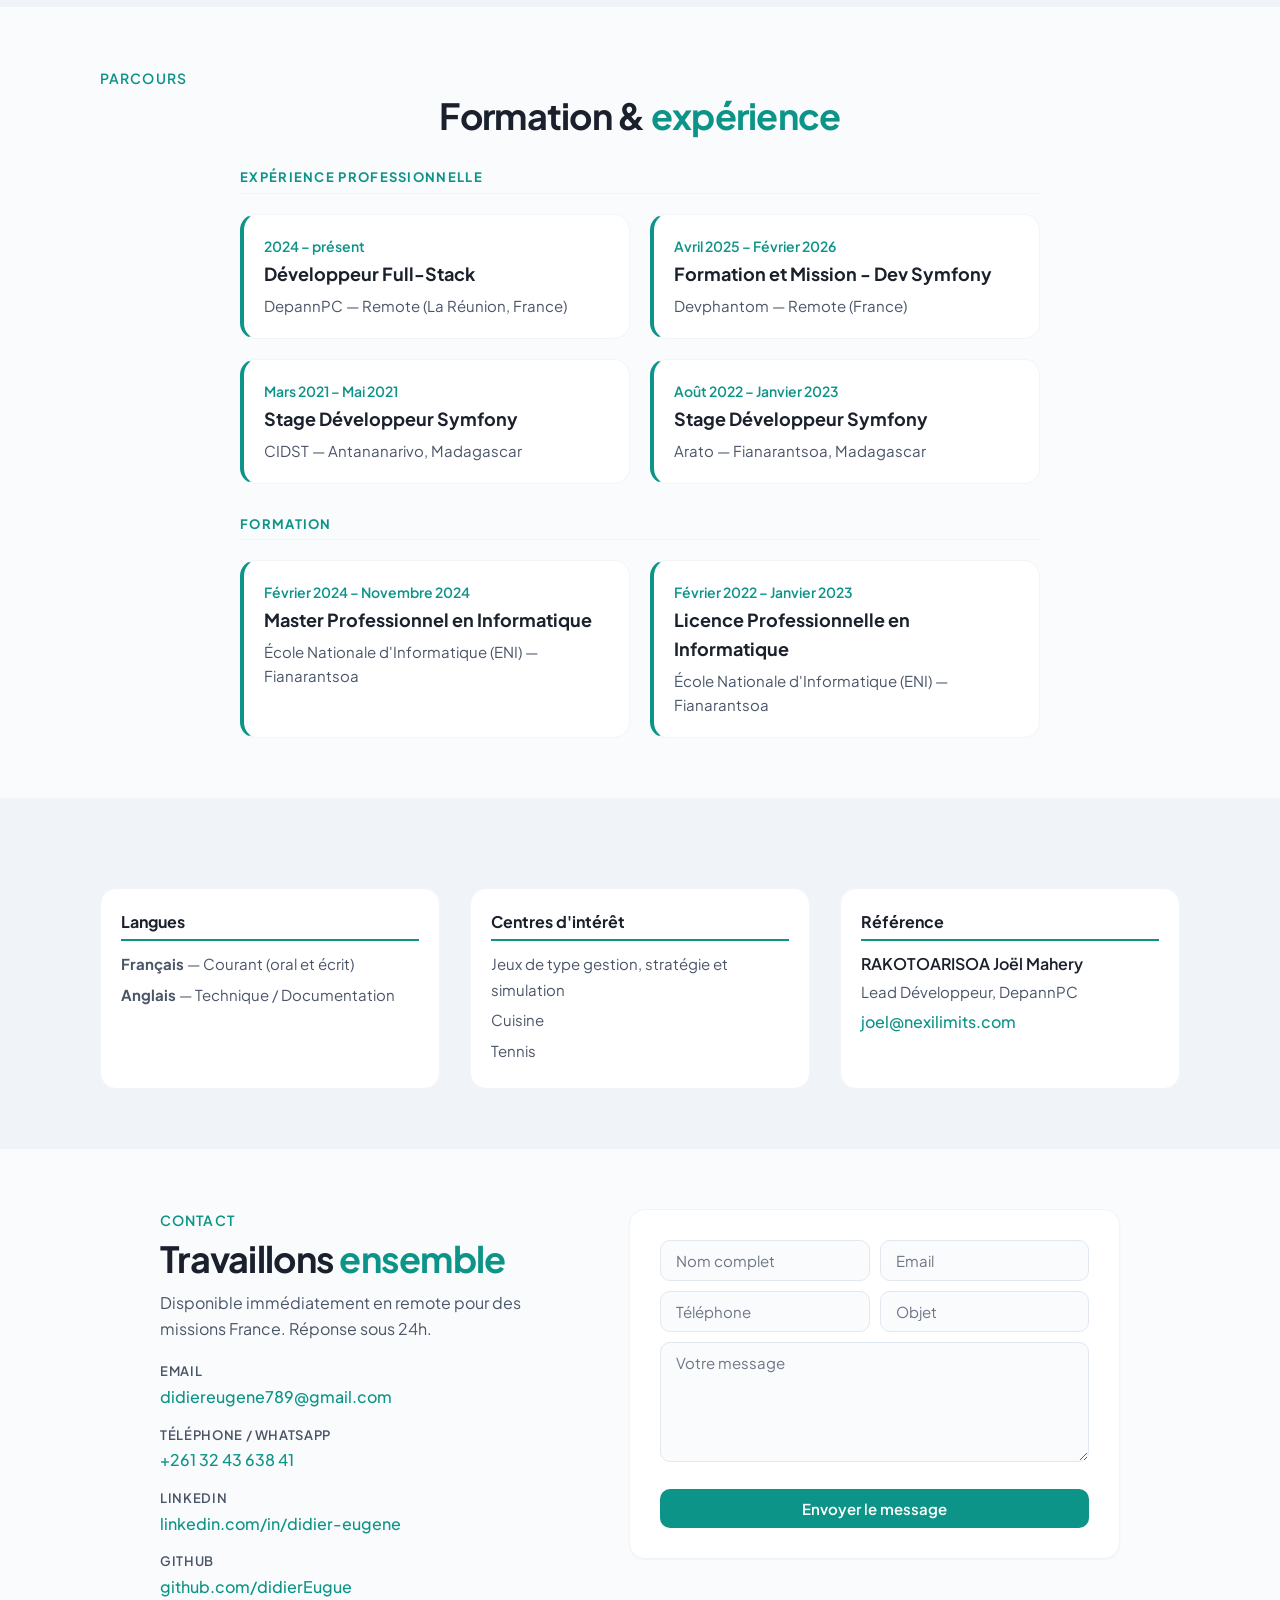
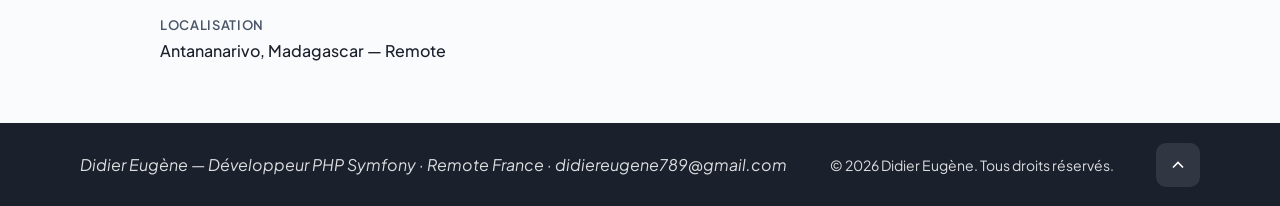
==== commit eff42481: "seo fix" ====
--- a/index.html
+++ b/index.html
@@ -5,8 +5,8 @@
     <meta name="viewport" content="width=device-width, initial-scale=1.0">
 
     <!-- SEO principal -->
-    <title>Didier Eugène — Développeur PHP Symfony 7 · Full-Stack React | Remote France</title>
-    <meta name="description" content="Développeur PHP Symfony spécialisé API REST et SaaS multi-tenant. 14 projets livrés : ERP, e-commerce, plateformes métier. Symfony 7, React 19, Next.js 16, TypeScript. Disponible remote pour équipes françaises.">
+    <title>Didier Eugène — Développeur PHP Symfony Freelance · Full-Stack React | Remote</title>
+    <meta name="description" content="Développeur PHP Symfony freelance, spécialisé API REST et SaaS multi-tenant. 14 projets livrés en remote pour équipes françaises depuis Madagascar. Symfony, React, Next.js, TypeScript.">
     <meta name="author" content="Didier Eugène">
     <meta name="robots" content="index, follow">
     <link rel="canonical" href="https://didier.nexilimits.com">
@@ -14,16 +14,16 @@
     <!-- Open Graph -->
     <meta property="og:type" content="website">
     <meta property="og:url" content="https://didier.nexilimits.com">
-    <meta property="og:title" content="Didier Eugène — Développeur PHP Symfony 7 · Full-Stack React">
-    <meta property="og:description" content="Développeur PHP Symfony spécialisé API REST et SaaS multi-tenant. 14 projets livrés. Symfony 7, React 19, Next.js 16, TypeScript. Remote France.">
+    <meta property="og:title" content="Didier Eugène — Développeur PHP Symfony Freelance · Full-Stack React">
+    <meta property="og:description" content="Développeur PHP Symfony freelance, spécialisé API REST et SaaS multi-tenant. 14 projets livrés en remote pour équipes françaises depuis Madagascar.">
     <meta property="og:image" content="https://didier.nexilimits.com/images/og-image.png">
     <meta property="og:locale" content="fr_FR">
     <meta property="og:site_name" content="Portfolio Didier Eugène">
 
     <!-- Twitter Card -->
     <meta name="twitter:card" content="summary_large_image">
-    <meta name="twitter:title" content="Didier Eugène — Développeur PHP Symfony 7 · Full-Stack React">
-    <meta name="twitter:description" content="Développeur PHP Symfony spécialisé API REST et SaaS multi-tenant. 14 projets livrés. Symfony 7, React 19, Next.js 16. Remote France.">
+    <meta name="twitter:title" content="Didier Eugène — Développeur PHP Symfony Freelance · Full-Stack React">
+    <meta name="twitter:description" content="Développeur PHP Symfony freelance, spécialisé API REST et SaaS multi-tenant. 14 projets livrés en remote pour équipes françaises depuis Madagascar.">
     <meta name="twitter:image" content="https://didier.nexilimits.com/images/og-image.png">
 
     <!-- Favicon -->
@@ -44,7 +44,7 @@
       "@context": "https://schema.org",
       "@type": "Person",
       "name": "Didier Eugène",
-      "jobTitle": "Développeur PHP Symfony · Full-Stack React",
+      "jobTitle": "Développeur PHP Symfony Freelance · Full-Stack React",
       "description": "Développeur PHP Symfony spécialisé API REST et SaaS multi-tenant. 14 projets livrés pour des équipes françaises en remote depuis Madagascar.",
       "url": "https://didier.nexilimits.com",
       "email": "didiereugene789@gmail.com",
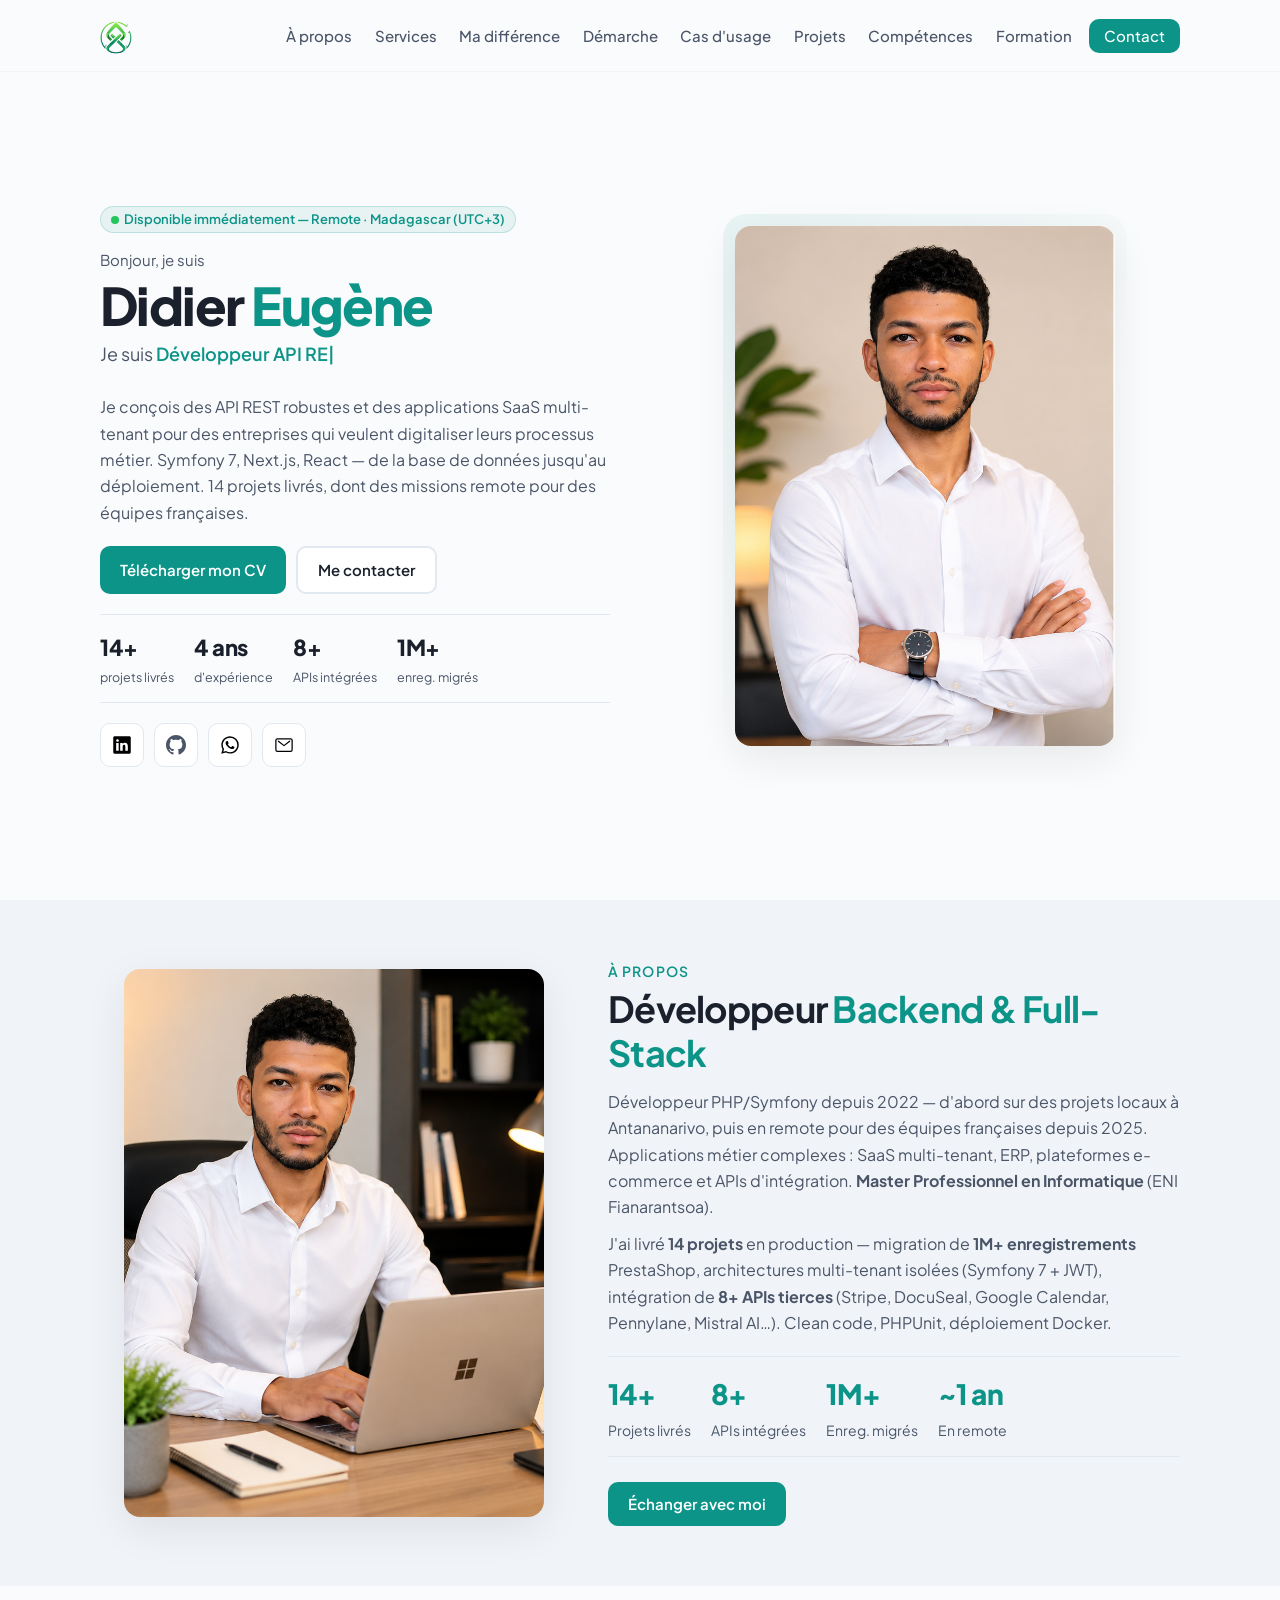
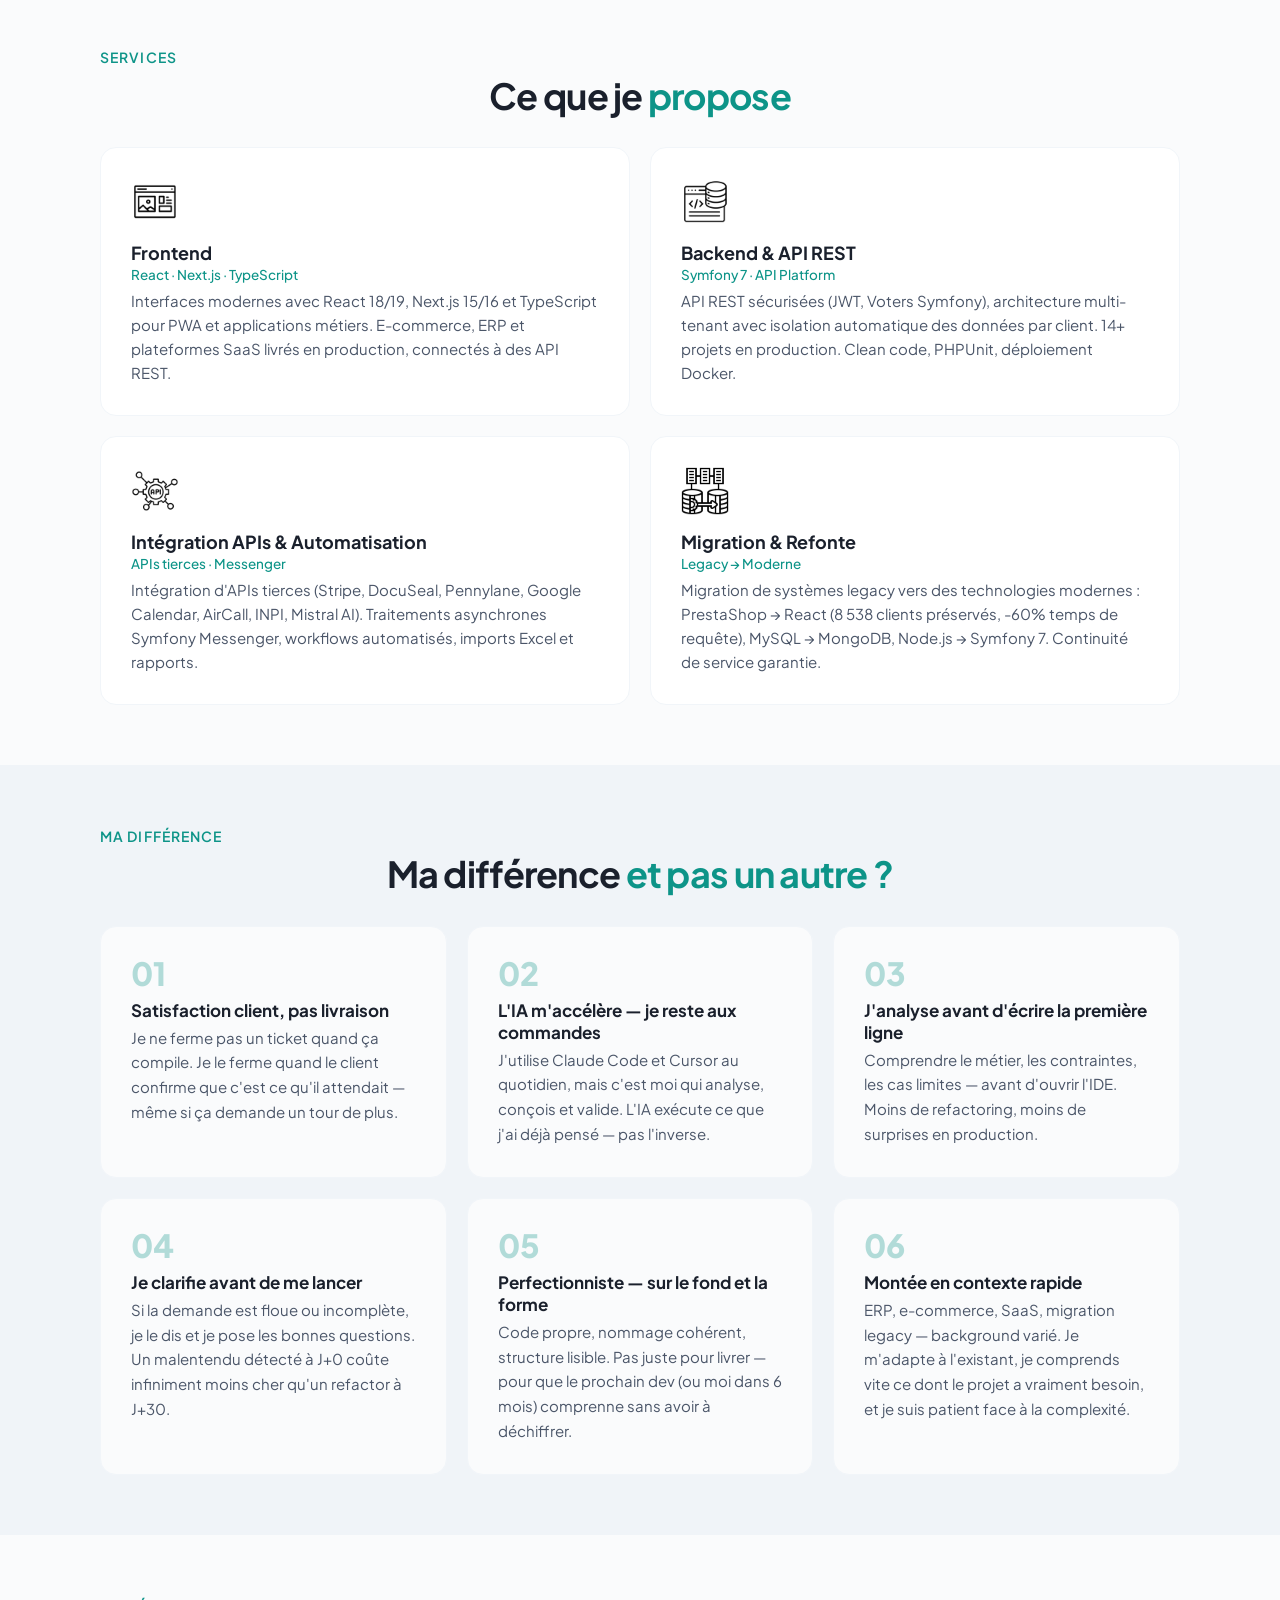
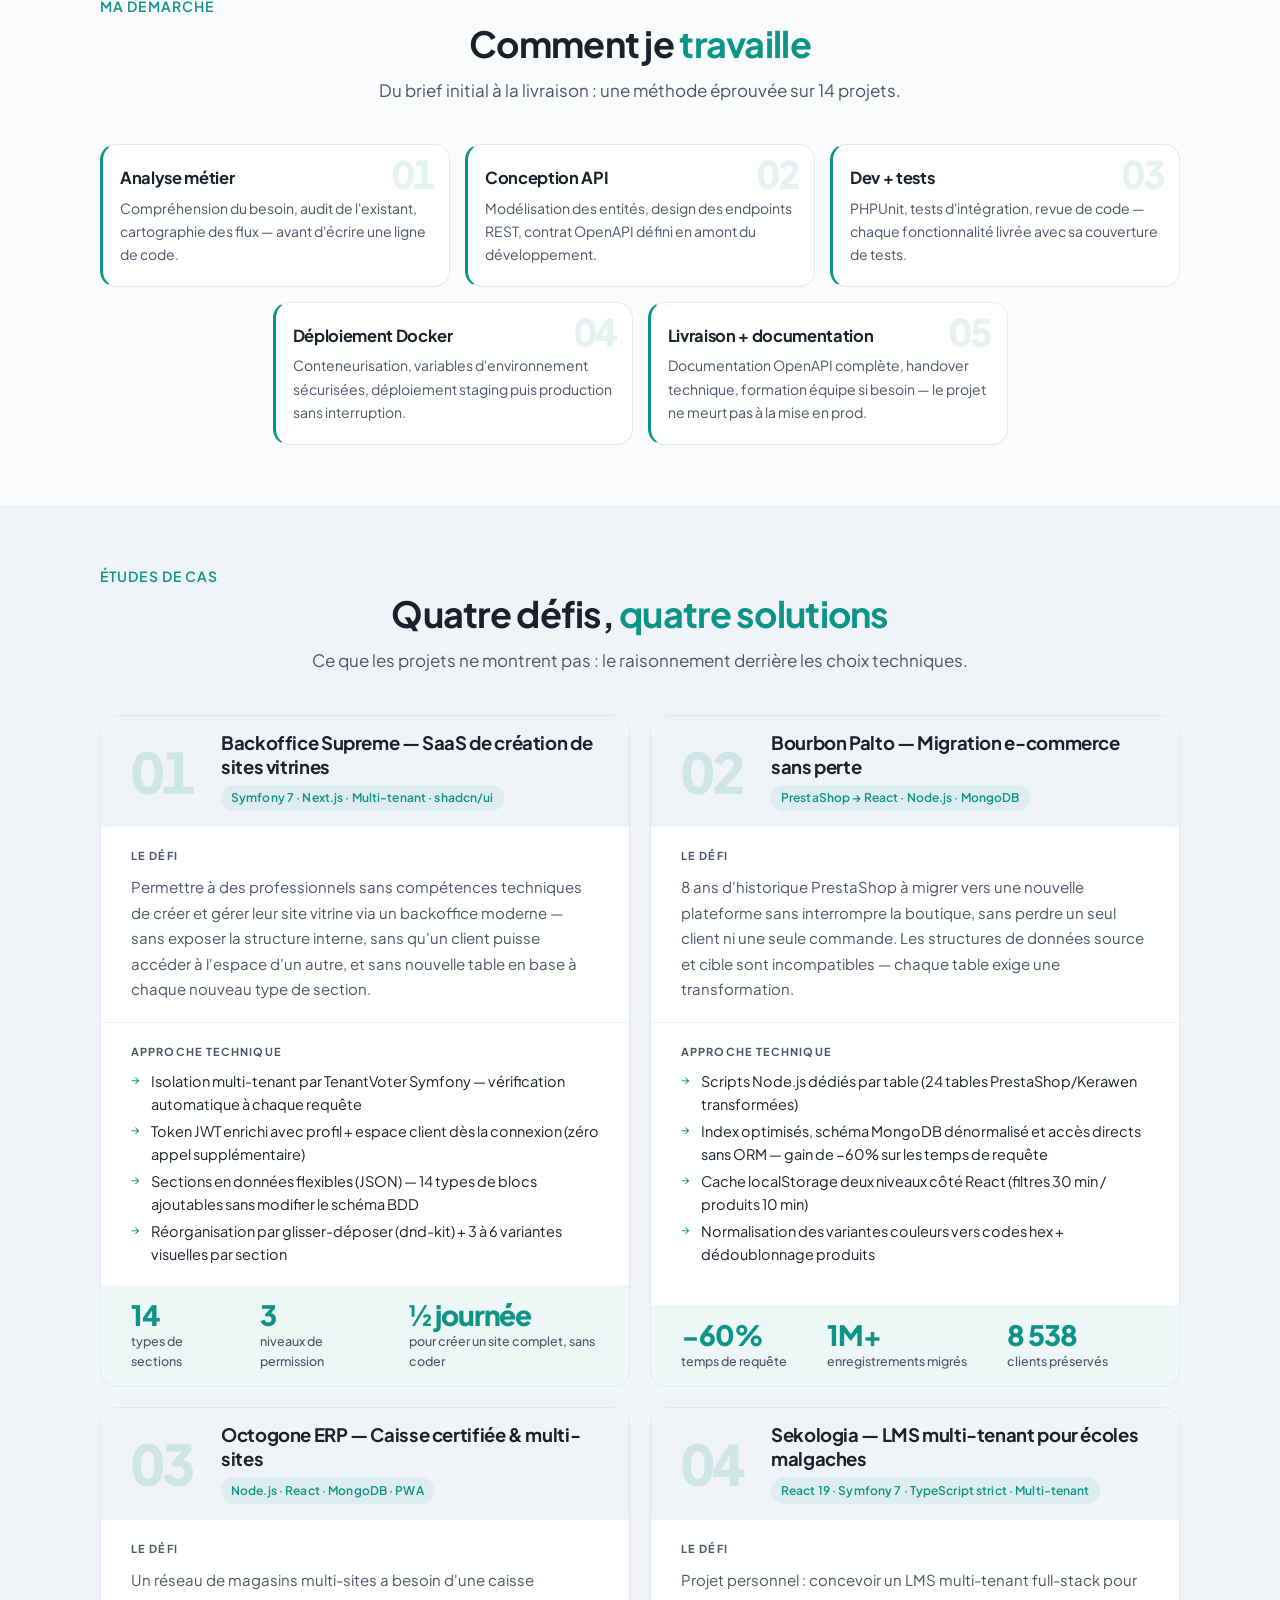
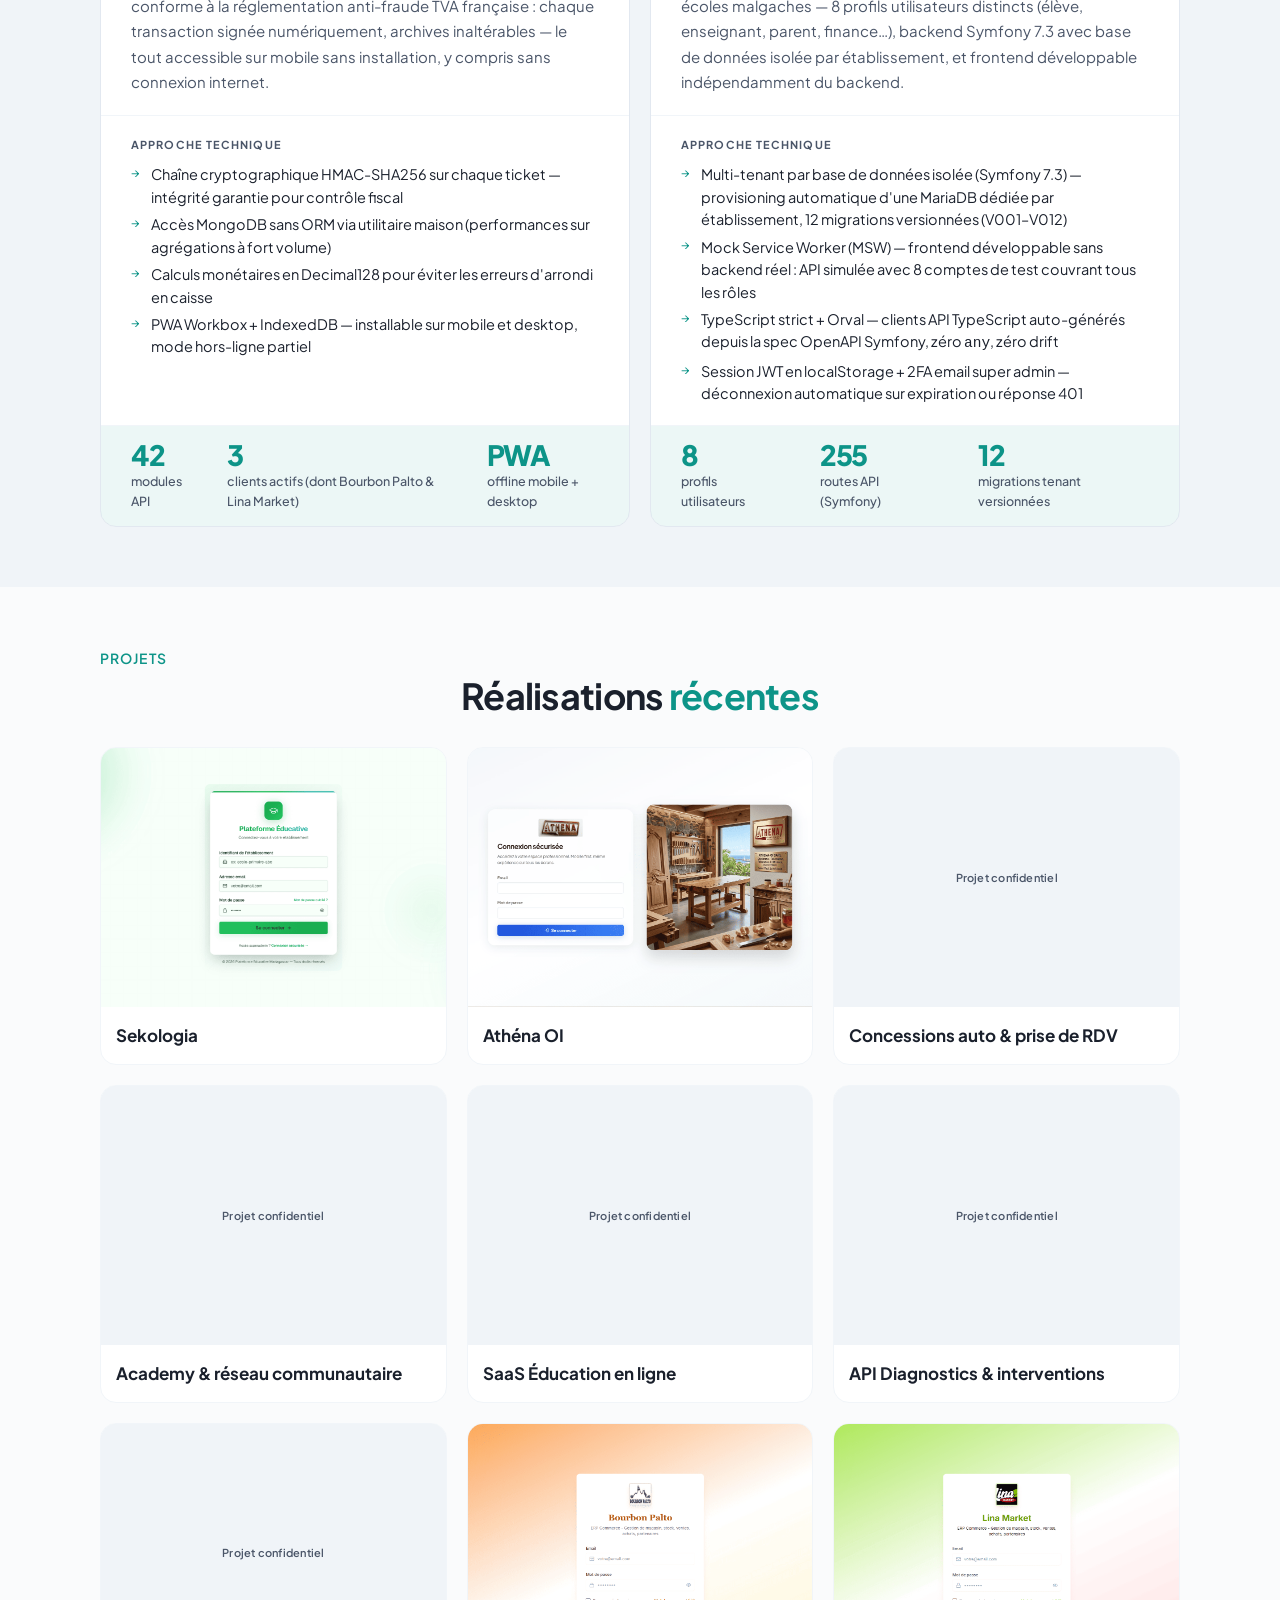
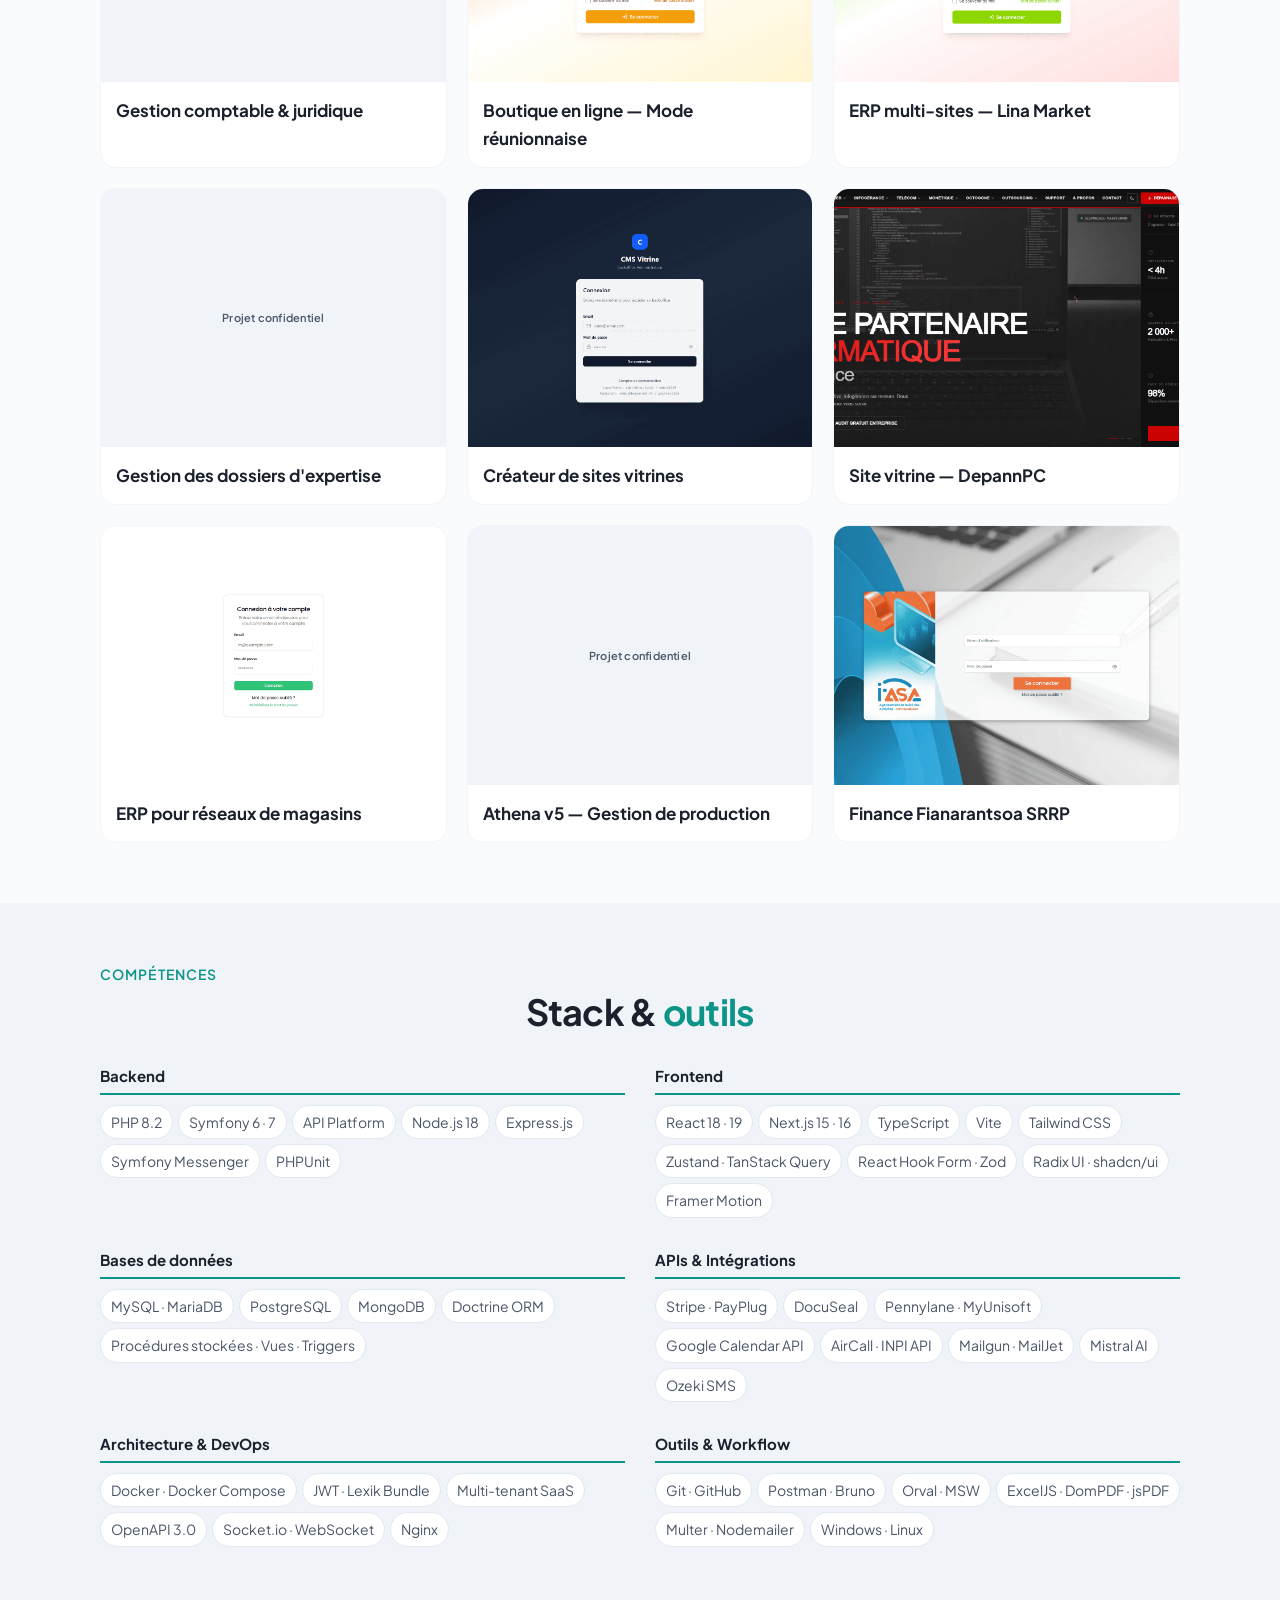
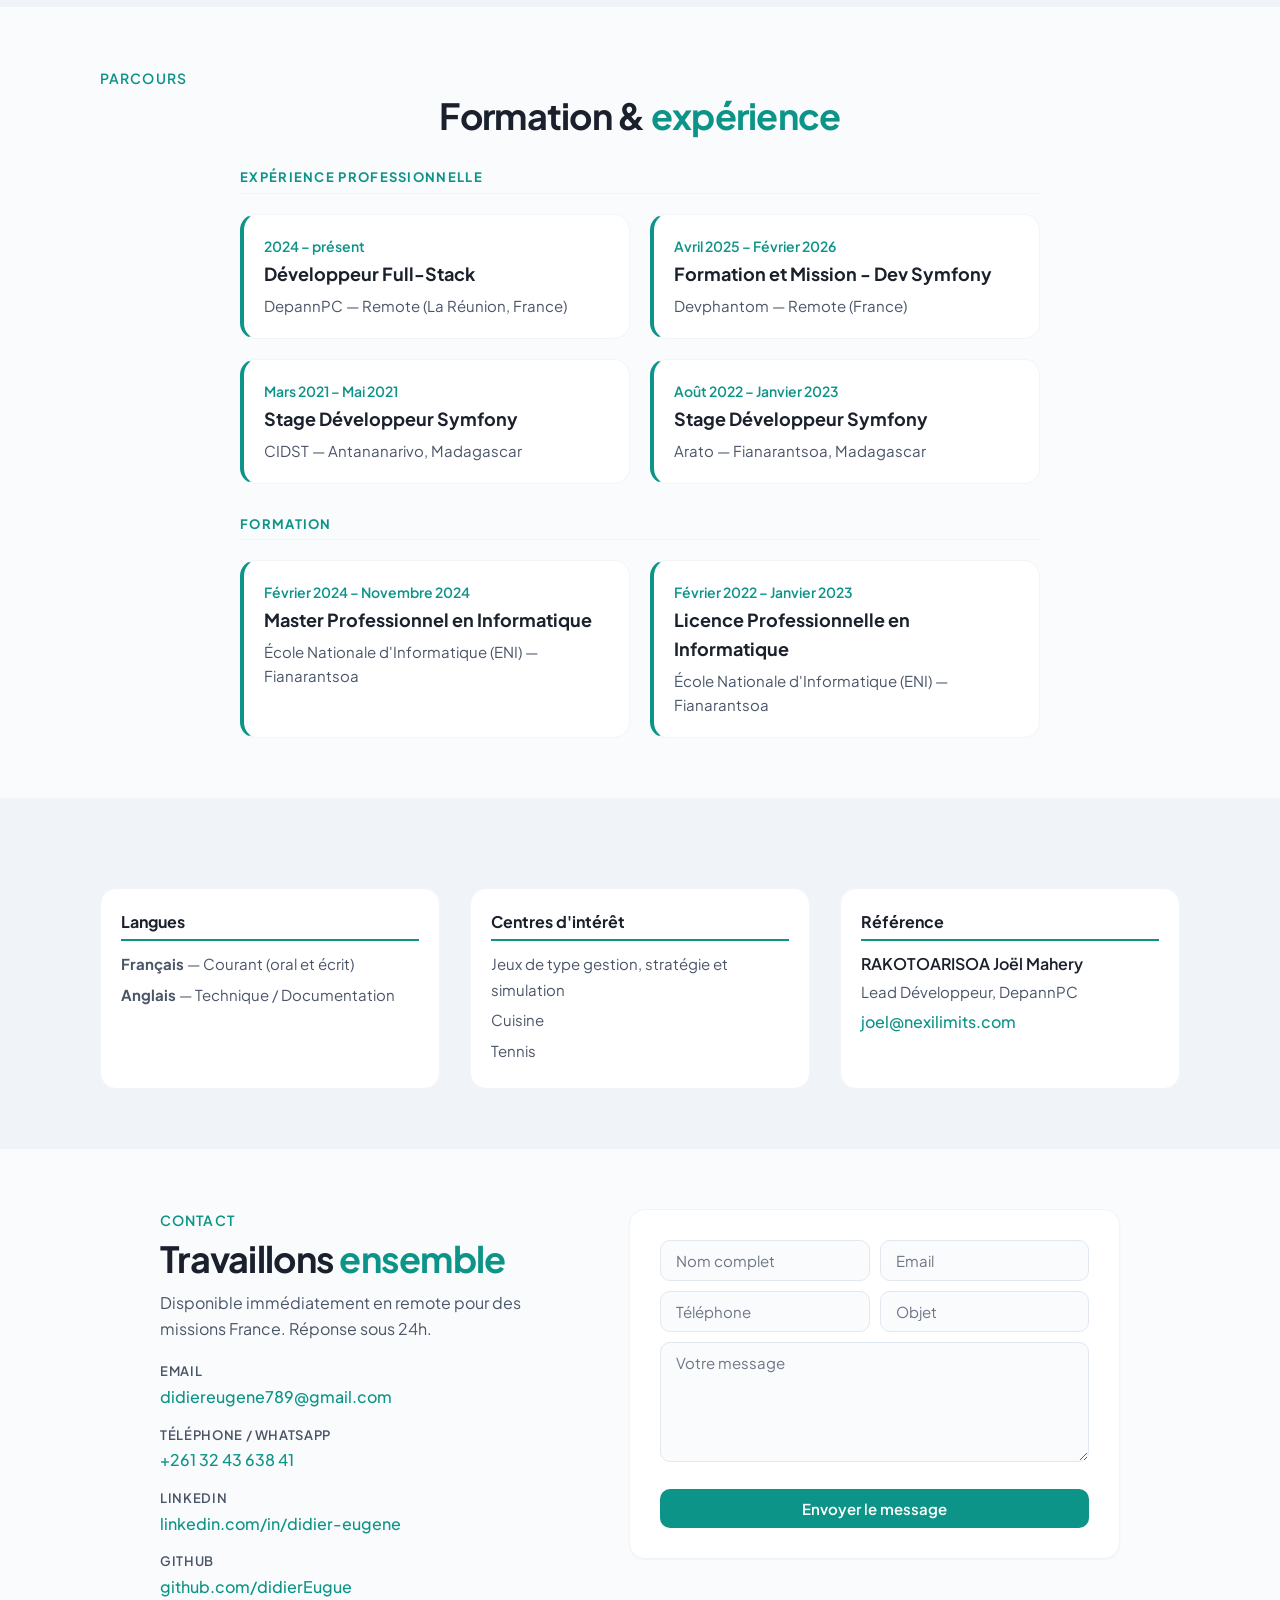
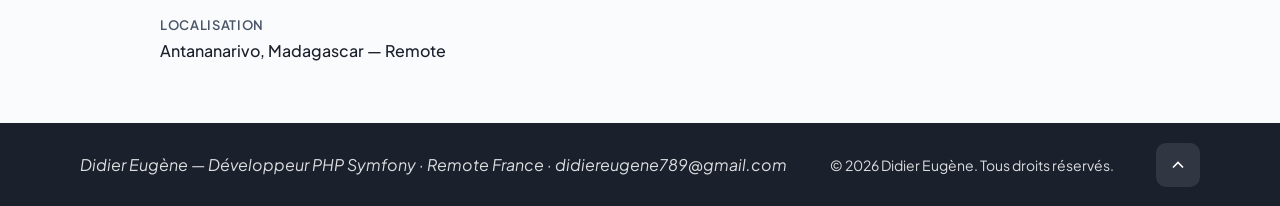
==== commit c5704af1: "update profil" ====
--- a/index.html
+++ b/index.html
@@ -159,7 +159,7 @@
                 </div>
                 <div class="hero-visual">
                     <div class="hero-image-wrap">
-                        <img src="images/img-.png" alt="Didier Eugène, développeur PHP Symfony Full-Stack" class="hero-image" width="400" height="400" decoding="async" loading="eager" fetchpriority="high">
+                        <img src="images/profil1.png" alt="Didier Eugène, développeur PHP Symfony Full-Stack" class="hero-image" width="400" height="400" decoding="async" loading="eager" fetchpriority="high">
                     </div>
                 </div>
             </div>
@@ -169,7 +169,7 @@
             <div class="container">
                 <div class="section-grid section-grid--about">
                     <div class="about-visual">
-                        <img src="images/img 3.png" alt="Didier Eugène développeur backend Symfony et React" width="480" height="480" decoding="async" loading="lazy" class="about-image">
+                        <img src="images/profil2.png" alt="Didier Eugène développeur backend Symfony et React" width="480" height="480" decoding="async" loading="lazy" class="about-image">
                     </div>
                     <div class="about-content">
                         <p class="section-label">À propos</p>
